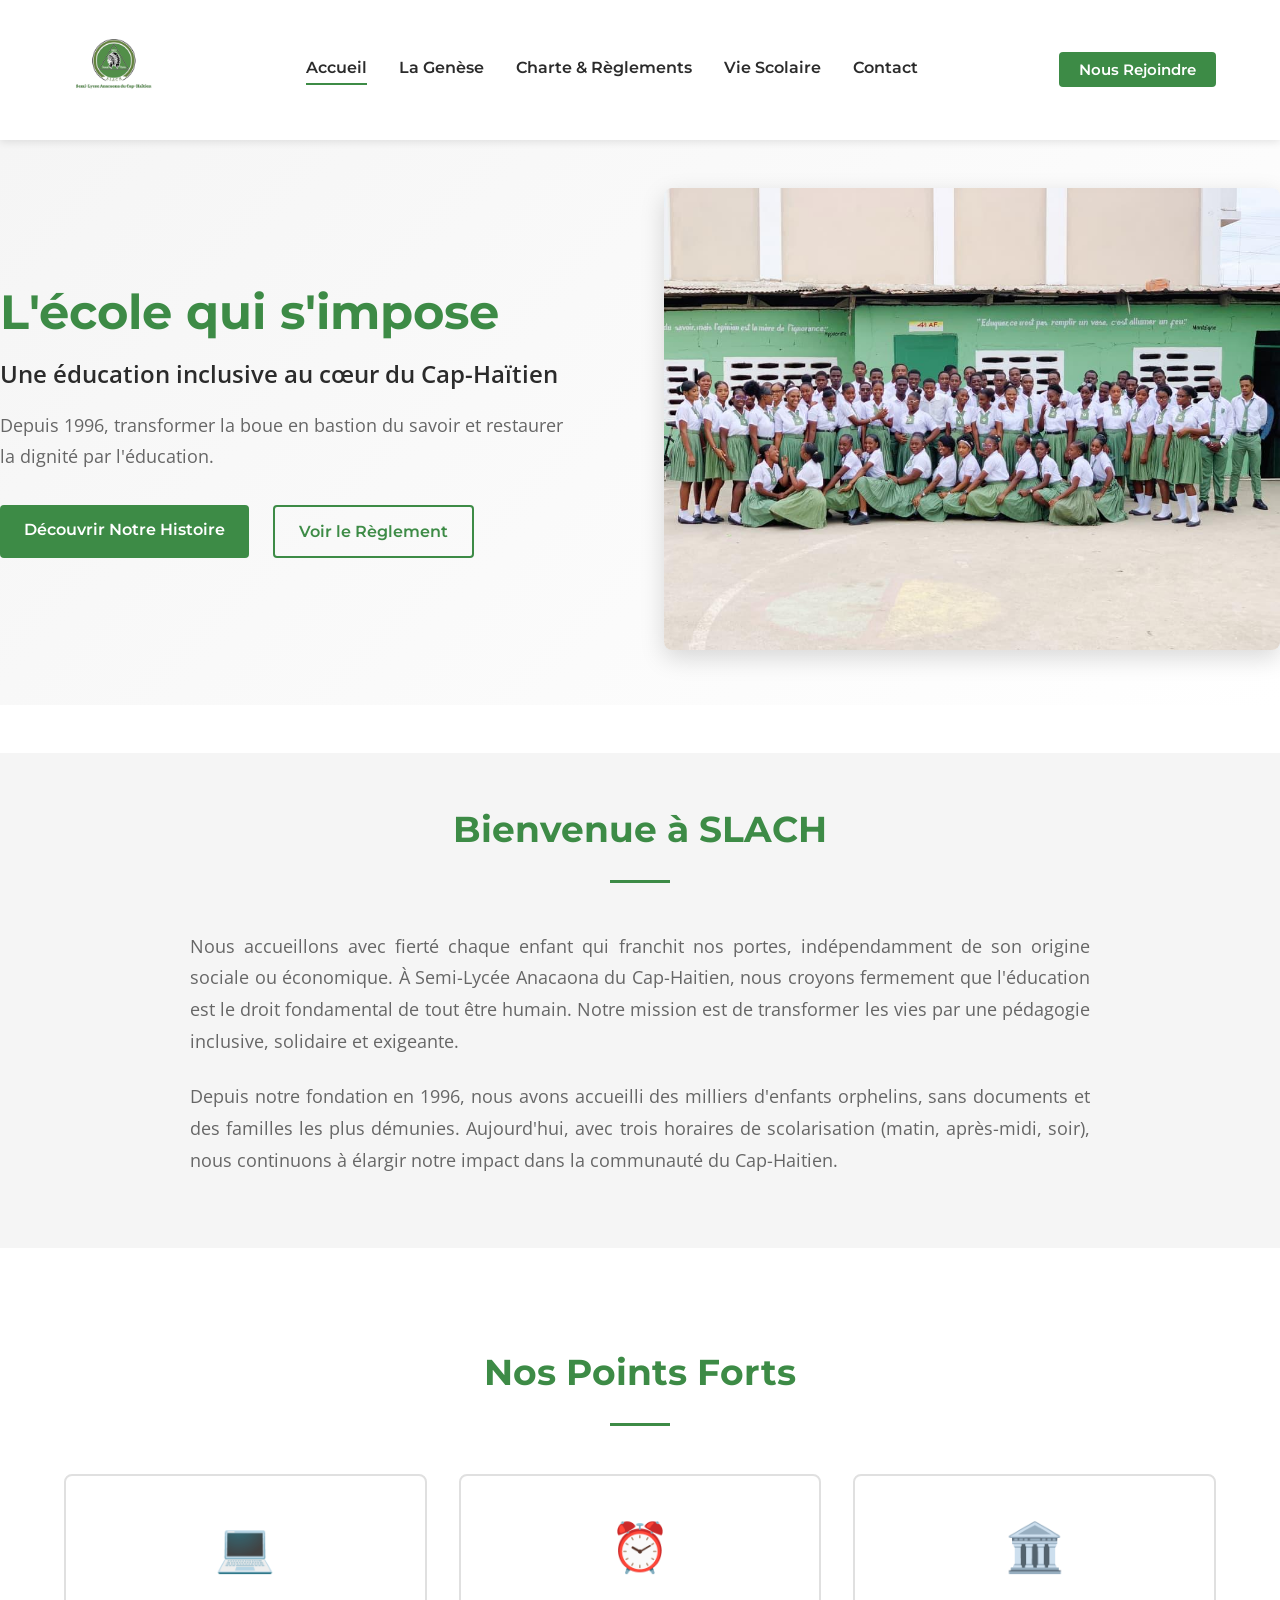
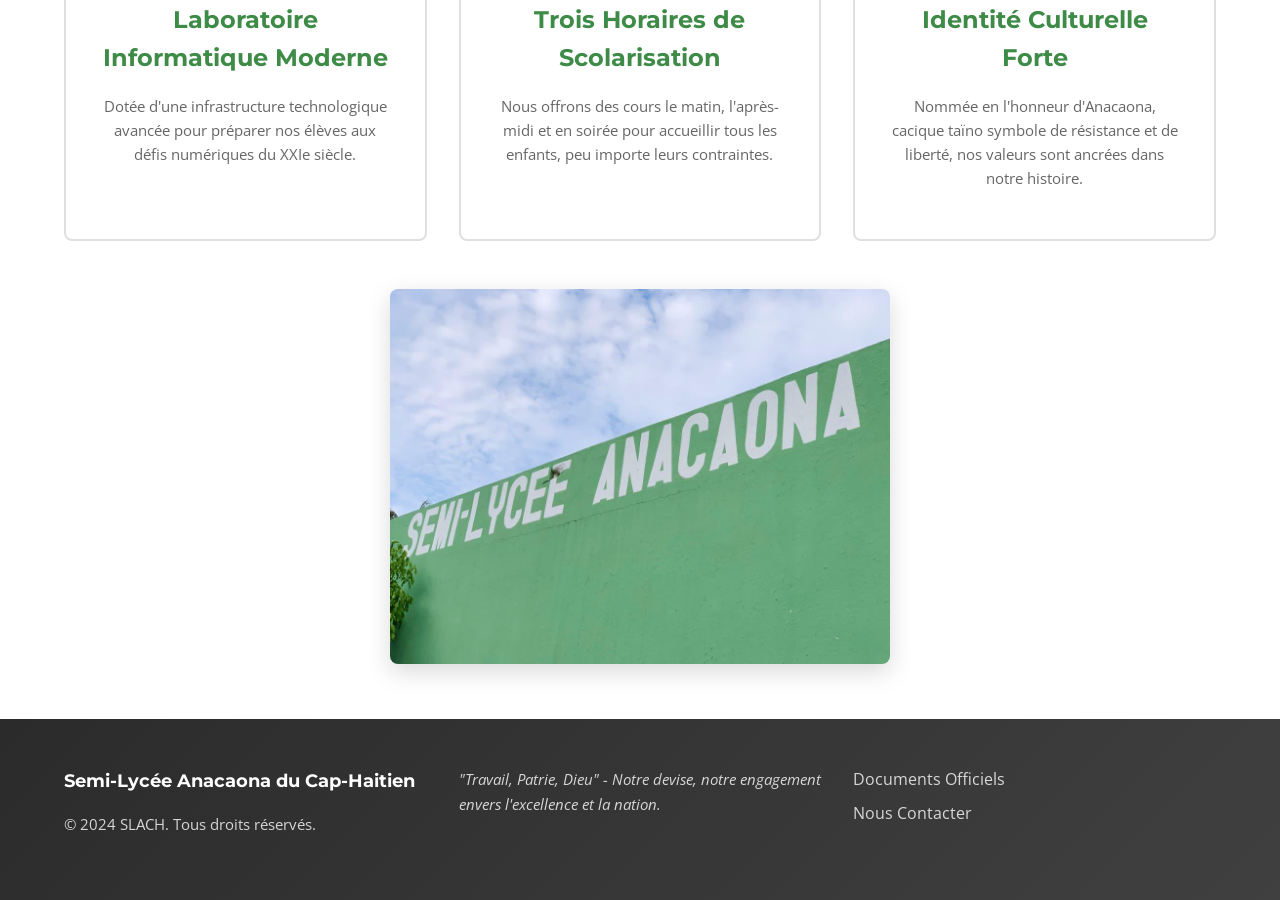
==== index.html @ ccf4807c "Premye vèsyon sit vitrin Semi-Lycée Anacaona" ====
<!DOCTYPE html>
<html lang="fr">
<head>
    <meta charset="UTF-8">
    <meta name="viewport" content="width=device-width, initial-scale=1.0">
    <meta name="description" content="Semi-Lycée Anacaona du Cap-Haitien - Une éducation inclusive et de qualité depuis 1996">
    <title>SLACH - Semi-Lycée Anacaona du Cap-Haitien</title>
    <link href="https://fonts.googleapis.com/css2?family=Montserrat:wght@600;700;800&family=Open+Sans:wght@400;500;600&display=swap" rel="stylesheet">
    <link rel="stylesheet" href="assets/css/styles.css">
</head>
<body>
    <!-- HEADER & NAVIGATION -->
    <header class="header">
        <div class="header-container">
            <div class="logo-section">
                <img src="assets/images/LOGO1.jpeg" alt="Logo SLACH" class="logo">
            </div>
            <nav class="navbar">
                <a href="index.html" class="nav-link active">Accueil</a>
                <a href="pages/genese.html" class="nav-link">La Genèse</a>
                <a href="pages/charter.html" class="nav-link">Charte & Règlements</a>
                <a href="pages/vie-scolaire.html" class="nav-link">Vie Scolaire</a>
                <a href="pages/contact.html" class="nav-link">Contact</a>
            </nav>
            <button class="cta-button">Nous Rejoindre</button>
        </div>
    </header>

    <!-- HERO SECTION -->
    <section class="hero">
        <div class="hero-content">
            <h1 class="hero-title">L'école qui s'impose</h1>
            <p class="hero-subtitle">Une éducation inclusive au cœur du Cap-Haïtien</p>
            <p class="hero-description">Depuis 1996, transformer la boue en bastion du savoir et restaurer la dignité par l'éducation.</p>
            <div class="hero-buttons">
                <a href="pages/genese.html" class="button button-primary">Découvrir Notre Histoire</a>
                <a href="pages/charter.html" class="button button-secondary">Voir le Règlement</a>
            </div>
        </div>
        <div class="hero-image">
            <img src="assets/images/WhatsApp Image 2025-11-25 at 1.15.04 PM.jpeg" alt="Infrastructures scolaires SLACH">
        </div>
    </section>

    <!-- WELCOME MESSAGE FROM DIRECTION -->
    <section class="welcome-section">
        <div class="container">
            <h2 class="section-title">Bienvenue à SLACH</h2>
            <div class="welcome-content">
                <p class="welcome-text">
                    Nous accueillons avec fierté chaque enfant qui franchit nos portes, indépendamment de son origine sociale ou économique. 
                    À Semi-Lycée Anacaona du Cap-Haitien, nous croyons fermement que l'éducation est le droit fondamental de tout être humain. 
                    Notre mission est de transformer les vies par une pédagogie inclusive, solidaire et exigeante.
                </p>
                <p class="welcome-text">
                    Depuis notre fondation en 1996, nous avons accueilli des milliers d'enfants orphelins, sans documents et des familles les plus démunies. 
                    Aujourd'hui, avec trois horaires de scolarisation (matin, après-midi, soir), nous continuons à élargir notre impact dans la communauté du Cap-Haitien.
                </p>
            </div>
        </div>
    </section>

    <!-- KEY HIGHLIGHTS -->
    <section class="highlights-section">
        <div class="container">
            <h2 class="section-title">Nos Points Forts</h2>
            <div class="highlights-grid">
                <div class="highlight-card">
                    <div class="highlight-icon">💻</div>
                    <h3>Laboratoire Informatique Moderne</h3>
                    <p>Dotée d'une infrastructure technologique avancée pour préparer nos élèves aux défis numériques du XXIe siècle.</p>
                </div>
                <div class="highlight-card">
                    <div class="highlight-icon">⏰</div>
                    <h3>Trois Horaires de Scolarisation</h3>
                    <p>Nous offrons des cours le matin, l'après-midi et en soirée pour accueillir tous les enfants, peu importe leurs contraintes.</p>
                </div>
                <div class="highlight-card">
                    <div class="highlight-icon">🏛️</div>
                    <h3>Identité Culturelle Forte</h3>
                    <p>Nommée en l'honneur d'Anacaona, cacique taïno symbole de résistance et de liberté, nos valeurs sont ancrées dans notre histoire.</p>
                </div>
            </div>
            <div class="highlights-image">
                <img src="assets/images/WhatsApp Image 2025-11-25 at 1.15.02 PM.jpeg" alt="Mur de l'école avec le nom SLACH">
            </div>
        </div>
    </section>

    <!-- FOOTER -->
    <footer class="footer">
        <div class="container">
            <div class="footer-content">
                <div class="footer-section">
                    <h4>Semi-Lycée Anacaona du Cap-Haitien</h4>
                    <p>© 2024 SLACH. Tous droits réservés.</p>
                </div>
                <div class="footer-section">
                    <p class="footer-motto">
                        <em>"Travail, Patrie, Dieu"</em> - Notre devise, notre engagement envers l'excellence et la nation.
                    </p>
                </div>
                <div class="footer-section">
                    <a href="pages/charter.html">Documents Officiels</a>
                    <a href="pages/contact.html">Nous Contacter</a>
                </div>
            </div>
        </div>
    </footer>

    <script src="assets/js/script.js"></script>
</body>
</html>
---- assets/css/styles.css ----
/* ============================================
   SLACH - STYLESHEET
   Semi-Lycée Anacaona du Cap-Haitien
   ============================================ */

:root {
    --primary-green: #3D8B46;
    --primary-green-dark: #2d6534;
    --primary-green-light: #5a9c5e;
    --white: #ffffff;
    --charcoal: #2b2b2b;
    --charcoal-light: #404040;
    --gray: #666666;
    --gray-light: #f5f5f5;
    --border-color: #e0e0e0;
    
    --font-header: 'Montserrat', sans-serif;
    --font-body: 'Open Sans', sans-serif;
    
    --spacing-sm: 0.5rem;
    --spacing-md: 1rem;
    --spacing-lg: 1.5rem;
    --spacing-xl: 2rem;
    --spacing-xxl: 3rem;
    
    --transition: all 0.3s ease;
}

/* ============================================
   GENERAL STYLES
   ============================================ */

* {
    margin: 0;
    padding: 0;
    box-sizing: border-box;
}

html {
    scroll-behavior: smooth;
}

body {
    font-family: var(--font-body);
    color: var(--charcoal);
    line-height: 1.6;
    background-color: var(--white);
}

.container {
    max-width: 1200px;
    margin: 0 auto;
    padding: 0 var(--spacing-lg);
}

/* ============================================
   TYPOGRAPHY
   ============================================ */

h1, h2, h3, h4, h5, h6 {
    font-family: var(--font-header);
    font-weight: 700;
    color: var(--charcoal);
}

h1 {
    font-size: 2.5rem;
    line-height: 1.2;
    margin-bottom: var(--spacing-md);
}

h2 {
    font-size: 2rem;
    margin-bottom: var(--spacing-lg);
}

h3 {
    font-size: 1.5rem;
    margin-bottom: var(--spacing-md);
}

h4 {
    font-size: 1.25rem;
    margin-bottom: var(--spacing-md);
}

p {
    margin-bottom: var(--spacing-md);
    color: var(--gray);
    font-size: 1rem;
}

a {
    color: var(--primary-green);
    text-decoration: none;
    transition: var(--transition);
}

a:hover {
    color: var(--primary-green-dark);
    text-decoration: underline;
}

/* ============================================
   BUTTONS
   ============================================ */

.button {
    display: inline-block;
    padding: 0.75rem 1.5rem;
    font-family: var(--font-header);
    font-weight: 600;
    border: none;
    border-radius: 4px;
    cursor: pointer;
    transition: var(--transition);
    text-align: center;
}

.button-primary {
    background-color: var(--primary-green);
    color: var(--white);
}

.button-primary:hover {
    background-color: var(--primary-green-dark);
    text-decoration: none;
    transform: translateY(-2px);
    box-shadow: 0 4px 12px rgba(61, 139, 70, 0.3);
}

.button-secondary {
    background-color: transparent;
    color: var(--primary-green);
    border: 2px solid var(--primary-green);
}

.button-secondary:hover {
    background-color: var(--primary-green);
    color: var(--white);
    text-decoration: none;
}

.cta-button {
    background-color: var(--primary-green);
    color: var(--white);
    border: none;
    padding: 0.5rem 1.25rem;
    border-radius: 4px;
    font-family: var(--font-header);
    font-weight: 600;
    cursor: pointer;
    transition: var(--transition);
    font-size: 0.95rem;
}

.cta-button:hover {
    background-color: var(--primary-green-dark);
    transform: translateY(-2px);
    box-shadow: 0 4px 12px rgba(61, 139, 70, 0.3);
}

/* ============================================
   HEADER & NAVIGATION
   ============================================ */

.header {
    background-color: var(--white);
    box-shadow: 0 2px 8px rgba(0, 0, 0, 0.1);
    position: sticky;
    top: 0;
    z-index: 100;
}

.header-container {
    display: flex;
    align-items: center;
    justify-content: space-between;
    max-width: 1200px;
    margin: 0 auto;
    padding: var(--spacing-md) var(--spacing-lg);
    gap: var(--spacing-lg);
}

.logo {
    height: 100px;
    width: auto;
    transition: var(--transition);
    object-fit: contain;
}

.logo:hover {
    transform: scale(1.08);
}

.navbar {
    display: flex;
    gap: var(--spacing-xl);
    flex: 1;
    justify-content: center;
    align-items: center;
}

.nav-link {
    font-family: var(--font-header);
    font-weight: 600;
    color: var(--charcoal);
    transition: var(--transition);
    position: relative;
    padding-bottom: 4px;
}

.nav-link::after {
    content: '';
    position: absolute;
    bottom: 0;
    left: 0;
    width: 0;
    height: 2px;
    background-color: var(--primary-green);
    transition: var(--transition);
}

.nav-link:hover::after,
.nav-link.active::after {
    width: 100%;
}

.nav-link:hover {
    color: var(--primary-green);
}

/* ============================================
   HERO SECTION
   ============================================ */

.hero {
    display: grid;
    grid-template-columns: 1fr 1fr;
    gap: var(--spacing-xxl);
    align-items: center;
    padding: var(--spacing-xxl) 0;
    background: linear-gradient(135deg, var(--gray-light) 0%, var(--white) 100%);
}

.hero-content {
    padding-right: var(--spacing-xxl);
}

.hero-title {
    font-size: 3rem;
    color: var(--primary-green);
    margin-bottom: var(--spacing-md);
    line-height: 1.1;
}

.hero-subtitle {
    font-size: 1.5rem;
    color: var(--charcoal);
    margin-bottom: var(--spacing-md);
    font-weight: 600;
}

.hero-description {
    font-size: 1.1rem;
    color: var(--gray);
    margin-bottom: var(--spacing-xl);
    line-height: 1.8;
}

.hero-buttons {
    display: flex;
    gap: var(--spacing-lg);
}

.hero-image img {
    width: 100%;
    height: auto;
    border-radius: 8px;
    box-shadow: 0 8px 24px rgba(0, 0, 0, 0.15);
}

/* ============================================
   SECTION STYLES
   ============================================ */

.section-title {
    text-align: center;
    font-size: 2.25rem;
    color: var(--primary-green);
    margin-bottom: var(--spacing-xxl);
    position: relative;
    padding-bottom: var(--spacing-lg);
}

.section-title::after {
    content: '';
    position: absolute;
    bottom: 0;
    left: 50%;
    transform: translateX(-50%);
    width: 60px;
    height: 3px;
    background-color: var(--primary-green);
}

/* WELCOME SECTION */

.welcome-section {
    background-color: var(--gray-light);
    padding: var(--spacing-xxl) 0;
    margin: var(--spacing-xxl) 0;
}

.welcome-content {
    max-width: 900px;
    margin: 0 auto;
}

.welcome-text {
    font-size: 1.1rem;
    line-height: 1.8;
    color: var(--gray);
    margin-bottom: var(--spacing-lg);
    text-align: justify;
}

/* HIGHLIGHTS SECTION */

.highlights-section {
    padding: var(--spacing-xxl) 0;
}

.highlights-grid {
    display: grid;
    grid-template-columns: repeat(auto-fit, minmax(280px, 1fr));
    gap: var(--spacing-xl);
    margin-bottom: var(--spacing-xxl);
}

.highlight-card {
    background: var(--white);
    border: 2px solid var(--border-color);
    padding: var(--spacing-xl);
    border-radius: 8px;
    text-align: center;
    transition: var(--transition);
    cursor: pointer;
}

.highlight-card:hover {
    border-color: var(--primary-green);
    box-shadow: 0 8px 24px rgba(61, 139, 70, 0.15);
    transform: translateY(-4px);
}

.highlight-icon {
    font-size: 3rem;
    margin-bottom: var(--spacing-md);
}

.highlight-card h3 {
    color: var(--primary-green);
    margin-bottom: var(--spacing-md);
}

.highlight-card p {
    color: var(--gray);
    font-size: 0.95rem;
}

.highlights-image {
    margin-top: var(--spacing-xxl);
    text-align: center;
}

.highlights-image img {
    width: 100%;
    max-width: 500px;
    border-radius: 8px;
    box-shadow: 0 8px 24px rgba(0, 0, 0, 0.15);
}

/* ============================================
   PAGE HEADER BANNER
   ============================================ */

.page-header-banner {
    position: relative;
    height: 400px;
    overflow: hidden;
}

.page-header-banner img {
    width: 100%;
    height: 100%;
    object-fit: cover;
}

.banner-overlay {
    position: absolute;
    top: 0;
    left: 0;
    right: 0;
    bottom: 0;
    background: linear-gradient(135deg, rgba(61, 139, 70, 0.8), rgba(43, 43, 43, 0.8));
    display: flex;
    flex-direction: column;
    justify-content: center;
    align-items: center;
    text-align: center;
    color: var(--white);
}

.banner-title {
    font-size: 2.5rem;
    color: var(--white);
    margin-bottom: var(--spacing-md);
}

.banner-subtitle {
    font-size: 1.25rem;
    color: rgba(255, 255, 255, 0.9);
}

/* ============================================
   GENÈSE PAGE
   ============================================ */

.genese-main {
    padding: var(--spacing-xxl) 0;
}

.history-section {
    margin-bottom: var(--spacing-xxl) * 2;
    scroll-margin-top: 100px;
}

.content-box {
    background: var(--gray-light);
    padding: var(--spacing-xl);
    border-radius: 8px;
    border-left: 4px solid var(--primary-green);
}

.content-box p {
    margin-bottom: var(--spacing-lg);
    line-height: 1.9;
    text-align: justify;
}

.jardinier-section .section-title {
    color: var(--charcoal);
}

.jardinier-box {
    background: linear-gradient(135deg, rgba(61, 139, 70, 0.05), rgba(255, 255, 255, 0.9));
    padding: var(--spacing-xxl);
    border-radius: 8px;
    border: 2px solid var(--primary-green);
}

.jardinier-content em {
    color: var(--primary-green);
    font-size: 1.05rem;
}

.commitment-section {
    background: var(--gray-light);
    padding: var(--spacing-xxl);
    border-radius: 8px;
}

.commitment-cards {
    display: grid;
    grid-template-columns: repeat(auto-fit, minmax(250px, 1fr));
    gap: var(--spacing-xl);
}

.commitment-card {
    background: var(--white);
    padding: var(--spacing-xl);
    border-radius: 8px;
    text-align: center;
    border: 2px solid var(--primary-green);
}

.commitment-card h3 {
    color: var(--primary-green);
    margin-bottom: var(--spacing-md);
}

/* ============================================
   CHARTER PAGE
   ============================================ */

.page-title-section {
    background: linear-gradient(135deg, var(--primary-green), var(--primary-green-dark));
    color: var(--white);
    padding: var(--spacing-xxl) 0;
    text-align: center;
}

.page-title-section h1 {
    color: var(--white);
    font-size: 2.5rem;
}

.page-title-section p {
    color: rgba(255, 255, 255, 0.9);
    font-size: 1.1rem;
}

.charter-container {
    display: grid;
    grid-template-columns: 250px 1fr;
    gap: var(--spacing-xl);
    padding: var(--spacing-xxl) 0;
    align-items: start;
}

.side-navigation {
    position: sticky;
    top: 100px;
}

.charter-nav {
    background: var(--gray-light);
    border-radius: 8px;
    overflow: hidden;
}

.nav-item {
    display: block;
    padding: var(--spacing-md) var(--spacing-lg);
    color: var(--charcoal);
    text-decoration: none;
    transition: var(--transition);
    border-left: 3px solid transparent;
    font-weight: 500;
}

.nav-item:hover {
    background-color: var(--white);
    border-left-color: var(--primary-green);
    color: var(--primary-green);
}

.charter-content {
    background: var(--white);
}

.charter-section {
    margin-bottom: var(--spacing-xxl) * 1.5;
    scroll-margin-top: 120px;
}

.charter-section h2 {
    color: var(--primary-green);
    border-bottom: 2px solid var(--primary-green);
    padding-bottom: var(--spacing-md);
}

.charter-section h3 {
    color: var(--charcoal);
    margin-top: var(--spacing-xl);
    margin-bottom: var(--spacing-md);
}

.charter-list {
    list-style-position: inside;
    color: var(--gray);
    line-height: 2;
}

.charter-list li {
    margin-bottom: var(--spacing-md);
}

.values-grid {
    display: grid;
    grid-template-columns: repeat(auto-fit, minmax(280px, 1fr));
    gap: var(--spacing-xl);
    margin: var(--spacing-xl) 0;
}

.value-item {
    background: var(--white);
    padding: var(--spacing-xl);
    border-radius: 8px;
    border: 2px solid var(--border-color);
    transition: var(--transition);
}

.value-item:hover {
    border-color: var(--primary-green);
    box-shadow: 0 4px 12px rgba(61, 139, 70, 0.15);
}

.value-item h3 {
    color: var(--primary-green);
    margin-bottom: var(--spacing-md);
}

.pedagogical-principles {
    display: grid;
    grid-template-columns: repeat(auto-fit, minmax(250px, 1fr));
    gap: var(--spacing-xl);
    margin: var(--spacing-xl) 0;
}

.principle {
    background: linear-gradient(135deg, rgba(61, 139, 70, 0.05), rgba(255, 255, 255, 1));
    padding: var(--spacing-xl);
    border-radius: 8px;
    border-left: 4px solid var(--primary-green);
}

.principle h4 {
    color: var(--primary-green);
}

.schedules-grid {
    display: grid;
    grid-template-columns: repeat(auto-fit, minmax(250px, 1fr));
    gap: var(--spacing-xl);
    margin: var(--spacing-xl) 0;
}

.schedule-item {
    background: var(--gray-light);
    padding: var(--spacing-xl);
    border-radius: 8px;
    text-align: center;
    border-top: 4px solid var(--primary-green);
}

.schedule-item h3 {
    color: var(--primary-green);
}

.highlight-box {
    background: var(--gray-light);
    border-left: 4px solid var(--primary-green);
    padding: var(--spacing-lg) var(--spacing-xl);
    border-radius: 4px;
    margin: var(--spacing-xl) 0;
}

.download-box {
    background: linear-gradient(135deg, var(--gray-light), var(--white));
    border: 2px solid var(--primary-green);
    border-radius: 8px;
    padding: var(--spacing-xxl);
    display: flex;
    align-items: center;
    gap: var(--spacing-xl);
    margin: var(--spacing-xl) 0;
}

.download-icon {
    font-size: 3rem;
    flex-shrink: 0;
}

.download-info {
    flex: 1;
}

.download-info h3 {
    color: var(--primary-green);
}

.download-section .button {
    flex-shrink: 0;
}

/* ============================================
   LIFE PAGE
   ============================================ */

.featured-image-section {
    position: relative;
    height: 350px;
    overflow: hidden;
    margin-bottom: var(--spacing-xxl);
}

.featured-image-section img {
    width: 100%;
    height: 100%;
    object-fit: cover;
}

.image-overlay-text {
    position: absolute;
    top: 0;
    left: 0;
    right: 0;
    bottom: 0;
    background: linear-gradient(135deg, rgba(61, 139, 70, 0.7), rgba(43, 43, 43, 0.7));
    display: flex;
    flex-direction: column;
    justify-content: center;
    align-items: center;
    text-align: center;
    color: var(--white);
}

.image-overlay-text h1 {
    color: var(--white);
    font-size: 2.5rem;
}

.image-overlay-text p {
    color: rgba(255, 255, 255, 0.9);
    font-size: 1.25rem;
}

.life-section {
    margin: var(--spacing-xxl) 0;
}

.section-content {
    background: var(--white);
}

.section-content h3 {
    color: var(--primary-green);
}

.content-highlight {
    background: var(--gray-light);
    padding: var(--spacing-lg) var(--spacing-xl);
    border-left: 4px solid var(--primary-green);
    border-radius: 4px;
    margin: var(--spacing-lg) 0;
}

.phases-grid {
    display: grid;
    grid-template-columns: repeat(auto-fit, minmax(220px, 1fr));
    gap: var(--spacing-lg);
    margin: var(--spacing-xl) 0;
}

.phase-card {
    background: var(--white);
    border: 2px solid var(--border-color);
    border-radius: 8px;
    padding: var(--spacing-xl);
    text-align: center;
    transition: var(--transition);
    position: relative;
}

.phase-card:hover {
    border-color: var(--primary-green);
    box-shadow: 0 8px 20px rgba(61, 139, 70, 0.15);
}

.phase-number {
    font-size: 2.5rem;
    font-family: var(--font-header);
    font-weight: 700;
    color: var(--primary-green);
    margin-bottom: var(--spacing-md);
}

.phase-card h4 {
    color: var(--charcoal);
}

.commandments-list {
    display: grid;
    grid-template-columns: repeat(auto-fit, minmax(280px, 1fr));
    gap: var(--spacing-lg);
    margin: var(--spacing-xl) 0;
}

.commandment-item {
    display: flex;
    gap: var(--spacing-lg);
    background: var(--gray-light);
    padding: var(--spacing-lg);
    border-radius: 8px;
    border-left: 4px solid var(--primary-green);
}

.commandment-number {
    font-size: 1.75rem;
    font-weight: 700;
    color: var(--primary-green);
    flex-shrink: 0;
    width: 40px;
    height: 40px;
    display: flex;
    align-items: center;
    justify-content: center;
}

.commandment-text h4 {
    color: var(--primary-green);
    margin-bottom: var(--spacing-sm);
}

.commandment-text p {
    font-size: 0.95rem;
}

.activities-grid {
    display: grid;
    grid-template-columns: repeat(auto-fit, minmax(250px, 1fr));
    gap: var(--spacing-lg);
    margin: var(--spacing-xl) 0;
}

.activity-card {
    background: var(--white);
    border: 2px solid var(--border-color);
    padding: var(--spacing-lg);
    border-radius: 8px;
    text-align: center;
    transition: var(--transition);
}

.activity-card:hover {
    border-color: var(--primary-green);
    background: linear-gradient(135deg, rgba(61, 139, 70, 0.05), var(--white));
    transform: translateY(-4px);
}

.activity-card h3 {
    color: var(--charcoal);
    margin-bottom: var(--spacing-md);
}

.events-list {
    display: grid;
    grid-template-columns: repeat(auto-fit, minmax(280px, 1fr));
    gap: var(--spacing-lg);
    margin: var(--spacing-xl) 0;
}

.event-item {
    background: linear-gradient(135deg, rgba(61, 139, 70, 0.05), var(--white));
    padding: var(--spacing-lg);
    border-radius: 8px;
    border-left: 4px solid var(--primary-green);
}

.event-item h4 {
    color: var(--primary-green);
}

/* ============================================
   CONTACT PAGE
   ============================================ */

.contact-main-grid {
    display: grid;
    grid-template-columns: 1fr 1fr;
    gap: var(--spacing-xxl);
    padding: var(--spacing-xxl) 0;
}

.contact-info-card {
    display: flex;
    gap: var(--spacing-lg);
    background: var(--gray-light);
    padding: var(--spacing-lg);
    border-radius: 8px;
    border-left: 4px solid var(--primary-green);
    margin-bottom: var(--spacing-lg);
}

.info-icon {
    font-size: 1.75rem;
    flex-shrink: 0;
}

.info-content h3 {
    color: var(--primary-green);
    margin-bottom: var(--spacing-sm);
}

.info-content p {
    font-size: 0.95rem;
}

.info-content a {
    display: block;
    margin-bottom: var(--spacing-sm);
}

.contact-departments {
    background: var(--white);
    border: 2px solid var(--primary-green);
    padding: var(--spacing-lg);
    border-radius: 8px;
    margin-top: var(--spacing-xl);
}

.contact-departments h3 {
    color: var(--primary-green);
    margin-bottom: var(--spacing-lg);
}

.department-item {
    padding: var(--spacing-sm) 0;
    border-bottom: 1px solid var(--border-color);
}

.department-item:last-child {
    border-bottom: none;
}

.department-item p {
    font-size: 0.95rem;
}

/* CONTACT FORM */

.contact-form {
    background: var(--gray-light);
    padding: var(--spacing-xl);
    border-radius: 8px;
}

.form-group {
    margin-bottom: var(--spacing-lg);
}

.form-group label {
    display: block;
    margin-bottom: var(--spacing-sm);
    font-weight: 600;
    color: var(--charcoal);
    font-family: var(--font-header);
}

.form-input {
    width: 100%;
    padding: 0.75rem;
    border: 1px solid var(--border-color);
    border-radius: 4px;
    font-family: var(--font-body);
    font-size: 1rem;
    transition: var(--transition);
}

.form-input:focus {
    outline: none;
    border-color: var(--primary-green);
    box-shadow: 0 0 0 3px rgba(61, 139, 70, 0.1);
}

textarea.form-input {
    resize: vertical;
}

.form-group.checkbox {
    display: flex;
    align-items: center;
    gap: var(--spacing-md);
}

.form-group.checkbox input {
    width: auto;
    margin-top: 0;
}

.form-group.checkbox label {
    margin: 0;
    display: inline;
}

.success-message {
    background: #c8e6c9;
    color: #2e7d32;
    padding: var(--spacing-lg);
    border-radius: 4px;
    margin-top: var(--spacing-lg);
    border-left: 4px solid #2e7d32;
}

/* MAP SECTION */

.map-section {
    padding: var(--spacing-xxl) 0;
    margin: var(--spacing-xxl) 0;
    background: var(--gray-light);
    border-radius: 8px;
    padding: var(--spacing-xxl);
}

.map-container {
    width: 100%;
    margin-top: var(--spacing-xl);
}

/* FAQ SECTION */

.faq-container {
    display: grid;
    gap: var(--spacing-lg);
}

.faq-item {
    background: var(--gray-light);
    border-radius: 8px;
    overflow: hidden;
}

.faq-question {
    width: 100%;
    background: var(--gray-light);
    border: 2px solid var(--border-color);
    padding: var(--spacing-lg);
    font-family: var(--font-header);
    font-size: 1.05rem;
    font-weight: 600;
    color: var(--charcoal);
    cursor: pointer;
    text-align: left;
    transition: var(--transition);
    display: flex;
    justify-content: space-between;
    align-items: center;
}

.faq-question:hover {
    background: var(--white);
    border-color: var(--primary-green);
    color: var(--primary-green);
}

.faq-icon {
    font-size: 1.5rem;
    transition: var(--transition);
}

.faq-question:hover .faq-icon {
    color: var(--primary-green);
}

.faq-answer {
    padding: var(--spacing-lg);
    background: var(--white);
    border: 2px solid var(--border-color);
    border-top: none;
}

.faq-answer p {
    line-height: 1.8;
}

/* ============================================
   FOOTER
   ============================================ */

.footer {
    background: linear-gradient(135deg, var(--charcoal), var(--charcoal-light));
    color: var(--white);
    padding: var(--spacing-xxl) 0;
    margin-top: var(--spacing-xxl) * 2;
}

.footer-content {
    display: grid;
    grid-template-columns: repeat(auto-fit, minmax(250px, 1fr));
    gap: var(--spacing-xl);
}

.footer-section h4 {
    color: var(--white);
    font-size: 1.1rem;
    margin-bottom: var(--spacing-md);
}

.footer-section p {
    color: rgba(255, 255, 255, 0.8);
    font-size: 0.95rem;
}

.footer-section a {
    display: block;
    color: rgba(255, 255, 255, 0.8);
    margin-bottom: var(--spacing-sm);
    transition: var(--transition);
}

.footer-section a:hover {
    color: var(--primary-green);
}

.footer-motto {
    font-style: italic;
    font-size: 1rem;
    color: rgba(255, 255, 255, 0.9);
}

/* ============================================
   RESPONSIVE DESIGN
   ============================================ */

@media (max-width: 768px) {
    h1 {
        font-size: 1.8rem;
    }

    h2 {
        font-size: 1.5rem;
    }

    .hero {
        grid-template-columns: 1fr;
        gap: var(--spacing-lg);
        padding: var(--spacing-lg) 0;
    }

    .hero-content {
        padding-right: 0;
    }

    .hero-title {
        font-size: 2rem;
    }

    .hero-buttons {
        flex-direction: column;
    }

    .button {
        width: 100%;
    }

    .navbar {
        gap: var(--spacing-md);
        font-size: 0.9rem;
    }

    .charter-container {
        grid-template-columns: 1fr;
    }

    .side-navigation {
        position: static;
    }

    .charter-nav {
        display: flex;
        flex-wrap: wrap;
        gap: var(--spacing-sm);
    }

    .nav-item {
        flex: 1;
        min-width: 150px;
        text-align: center;
        padding: var(--spacing-md);
        border-left: none;
        border-bottom: 3px solid transparent;
    }

    .nav-item:hover {
        border-left: none;
        border-bottom-color: var(--primary-green);
    }

    .contact-main-grid {
        grid-template-columns: 1fr;
    }

    .download-box {
        flex-direction: column;
        text-align: center;
    }

    .hero-buttons {
        flex-direction: column;
    }

    .hero-buttons .button {
        width: 100%;
    }

    .banner-title {
        font-size: 1.8rem;
    }

    .banner-subtitle {
        font-size: 1rem;
    }
}

@media (max-width: 480px) {
    .header-container {
        flex-direction: column;
        gap: var(--spacing-md);
    }

    .navbar {
        flex-direction: column;
        gap: var(--spacing-md);
        width: 100%;
        order: 3;
    }

    .cta-button {
        width: 100%;
        order: 4;
    }

    h1 {
        font-size: 1.5rem;
    }

    h2 {
        font-size: 1.25rem;
    }

    .highlights-grid {
        grid-template-columns: 1fr;
    }

    .hero-title {
        font-size: 1.5rem;
    }

    .hero-description {
        font-size: 1rem;
    }

    .contact-info-card {
        flex-direction: column;
    }

    .page-title-section h1 {
        font-size: 1.8rem;
    }

    .phases-grid {
        grid-template-columns: 1fr;
    }

    .commandments-list {
        grid-template-columns: 1fr;
    }

    .activities-grid {
        grid-template-columns: 1fr;
    }

    .events-list {
        grid-template-columns: 1fr;
    }

    .section-title {
        font-size: 1.5rem;
    }
}

/* ============================================
   UTILITIES
   ============================================ */

.text-center {
    text-align: center;
}

.text-right {
    text-align: right;
}

.mt-lg {
    margin-top: var(--spacing-lg);
}

.mb-lg {
    margin-bottom: var(--spacing-lg);
}

.py-xl {
    padding: var(--spacing-xl) 0;
}
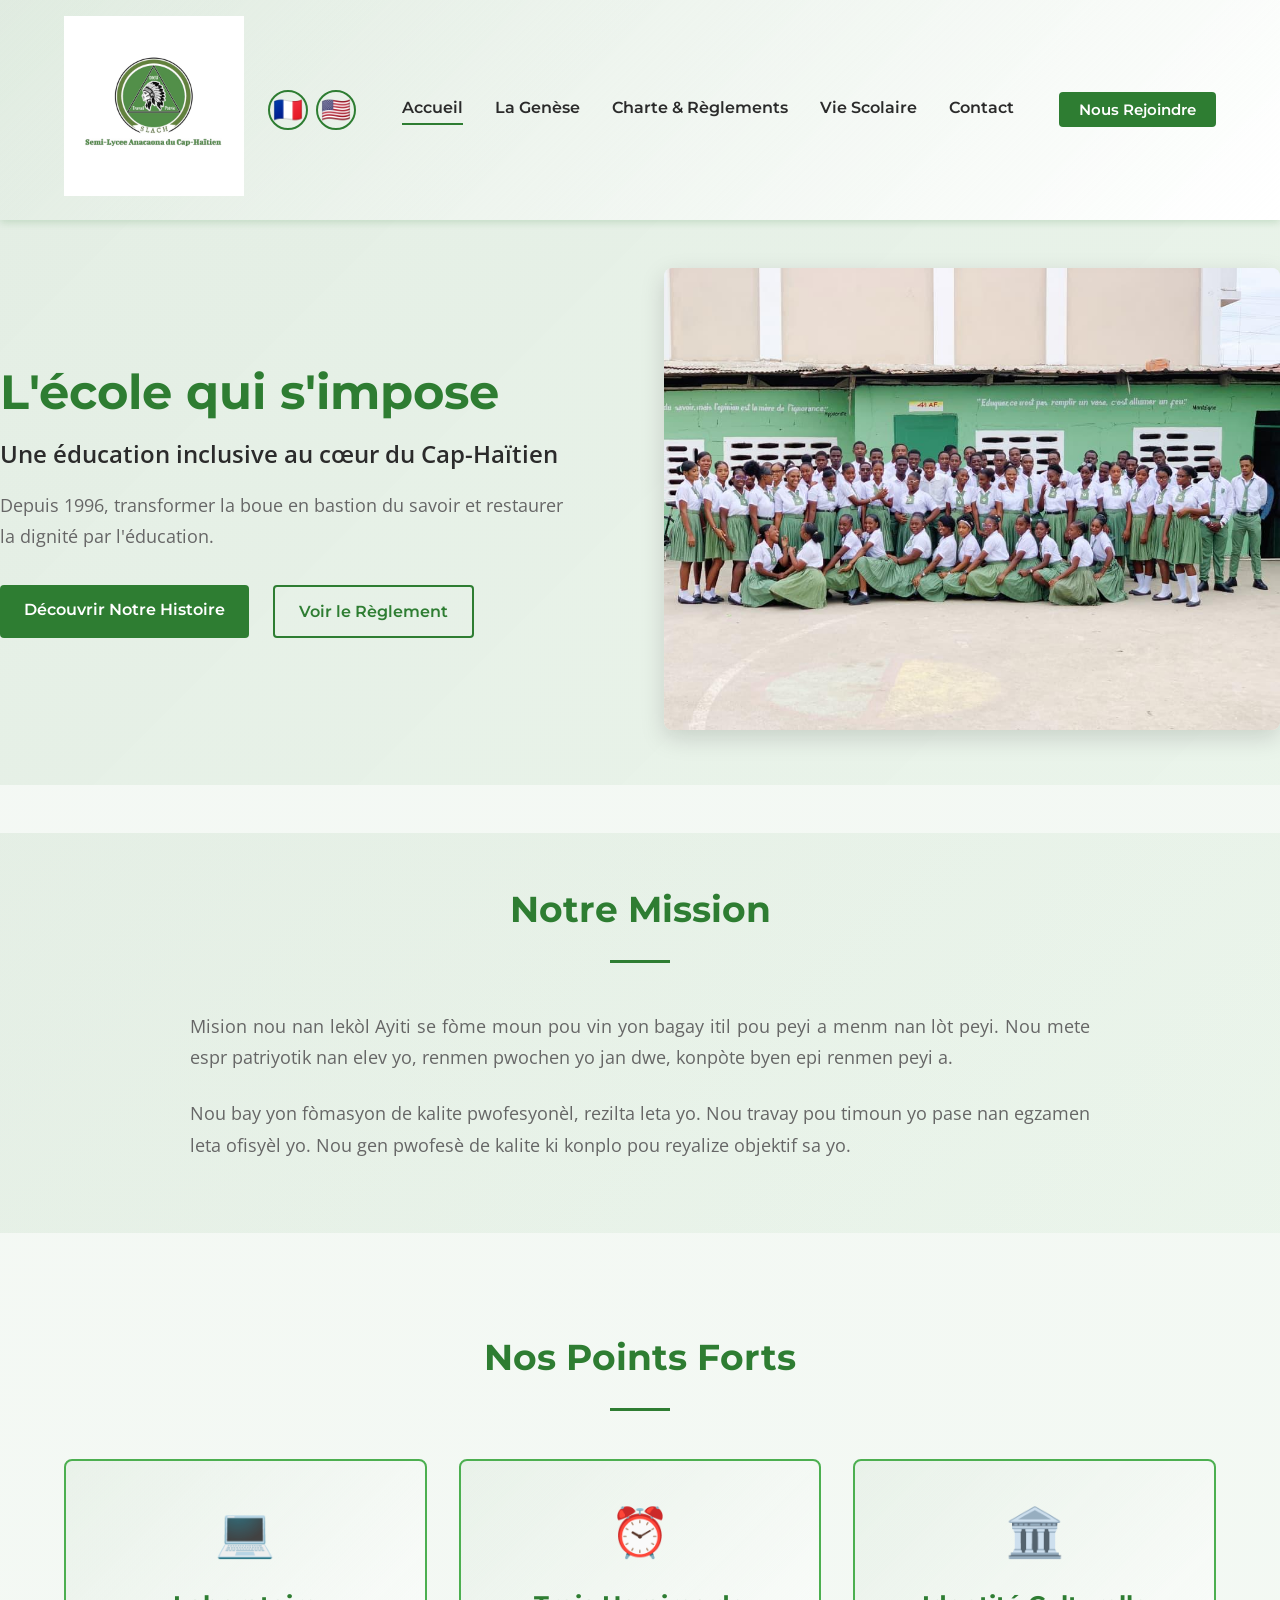
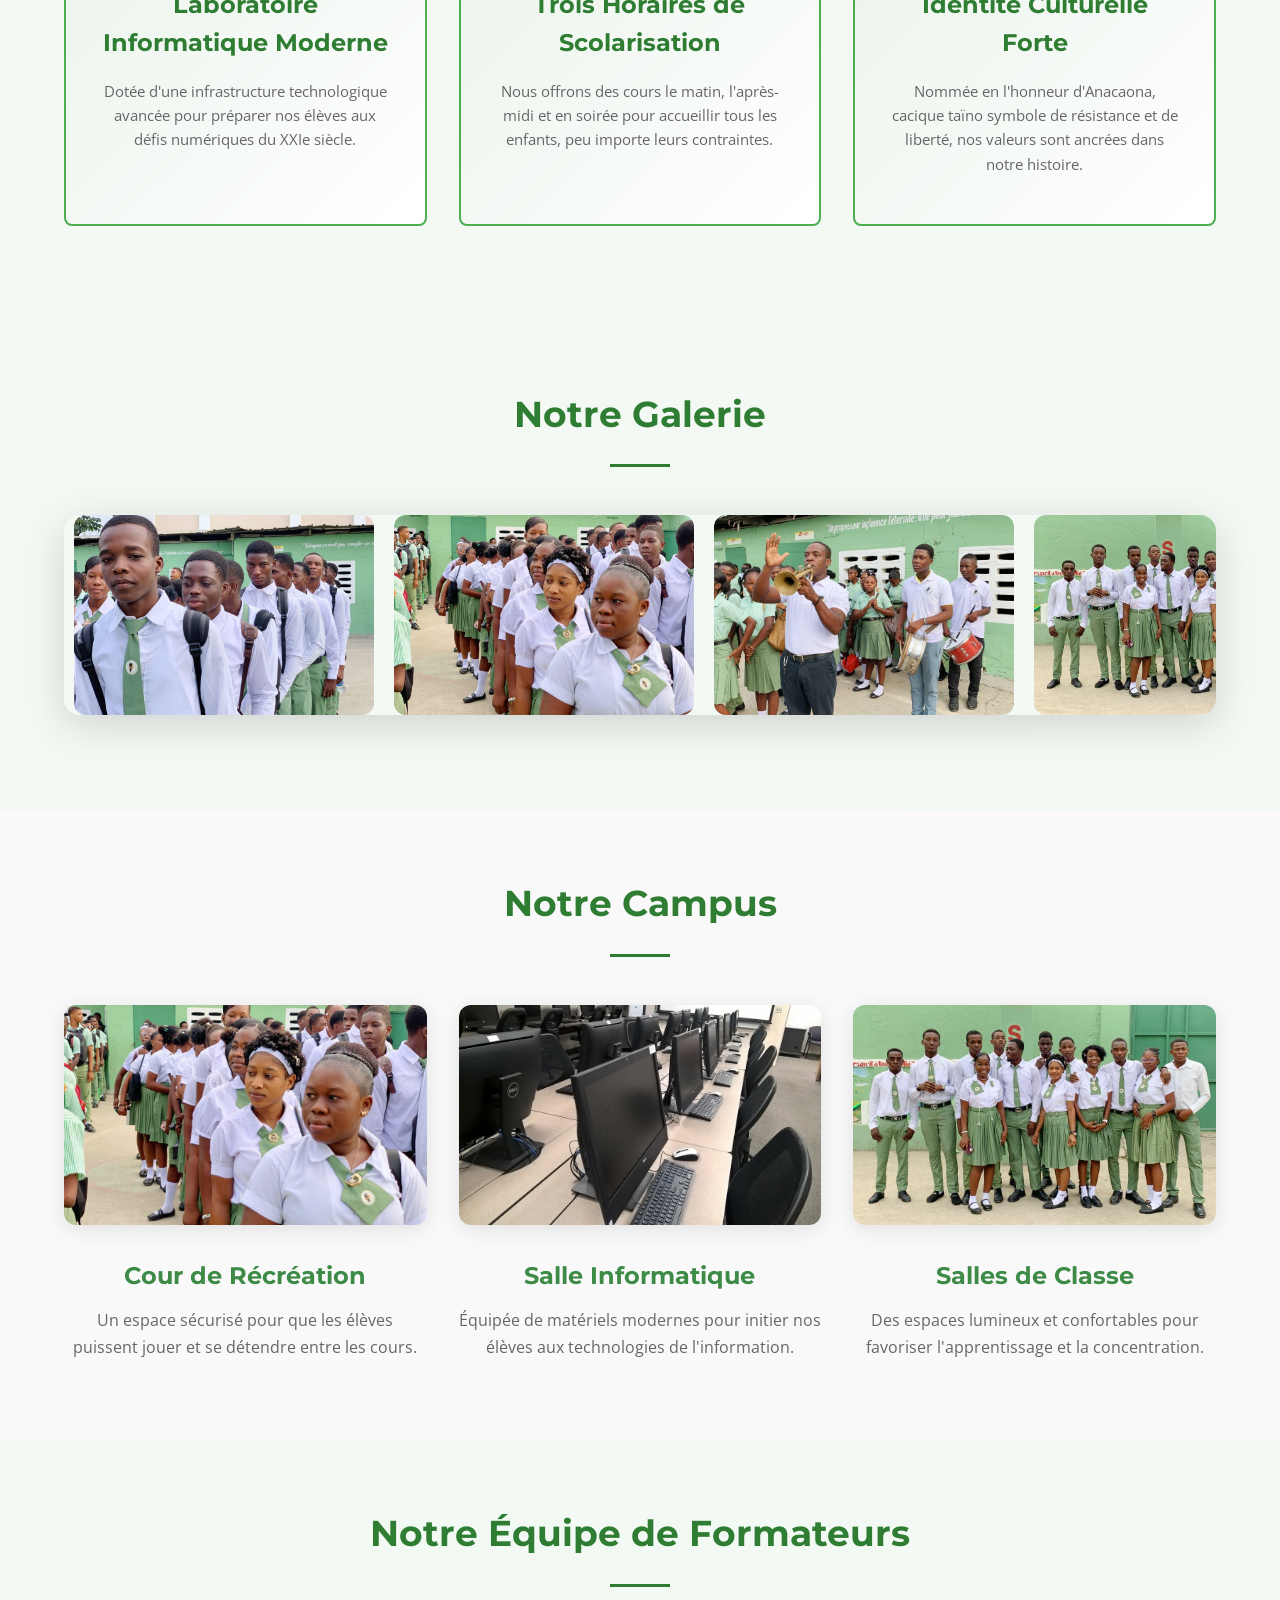
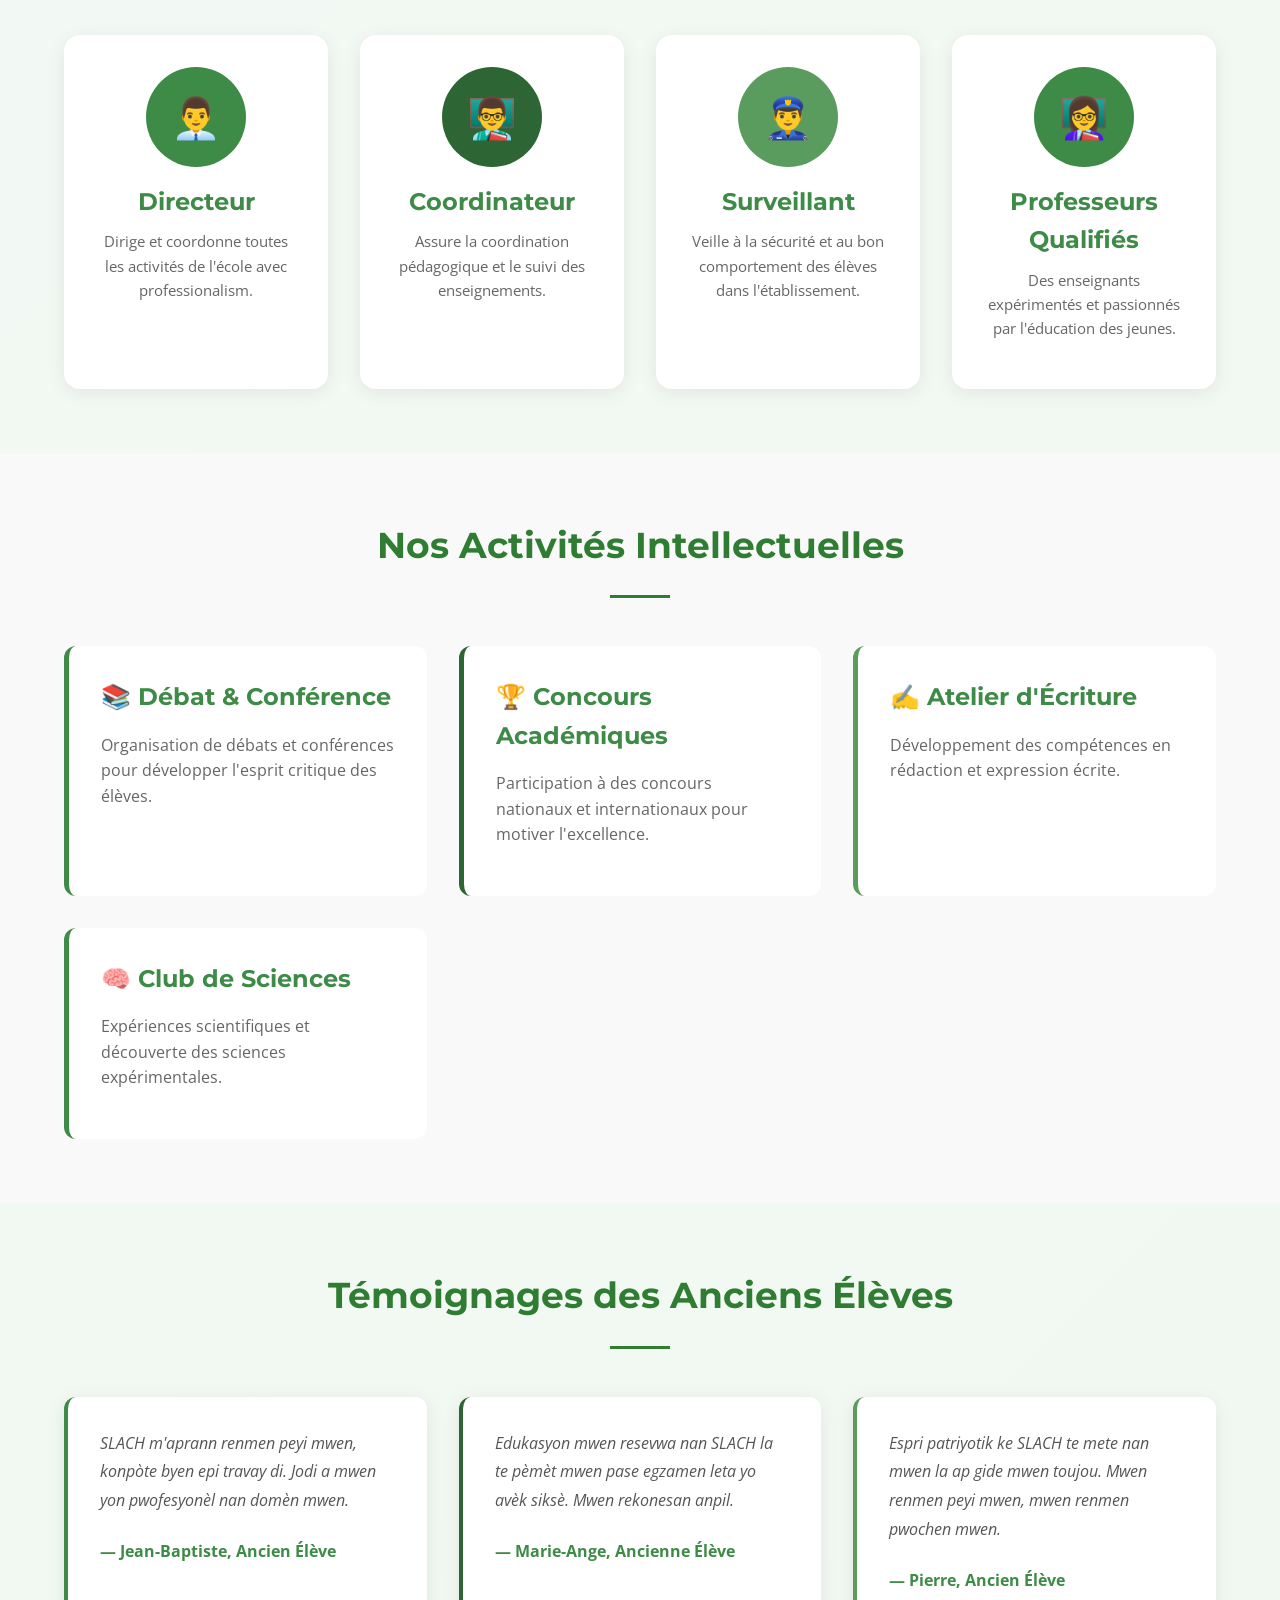
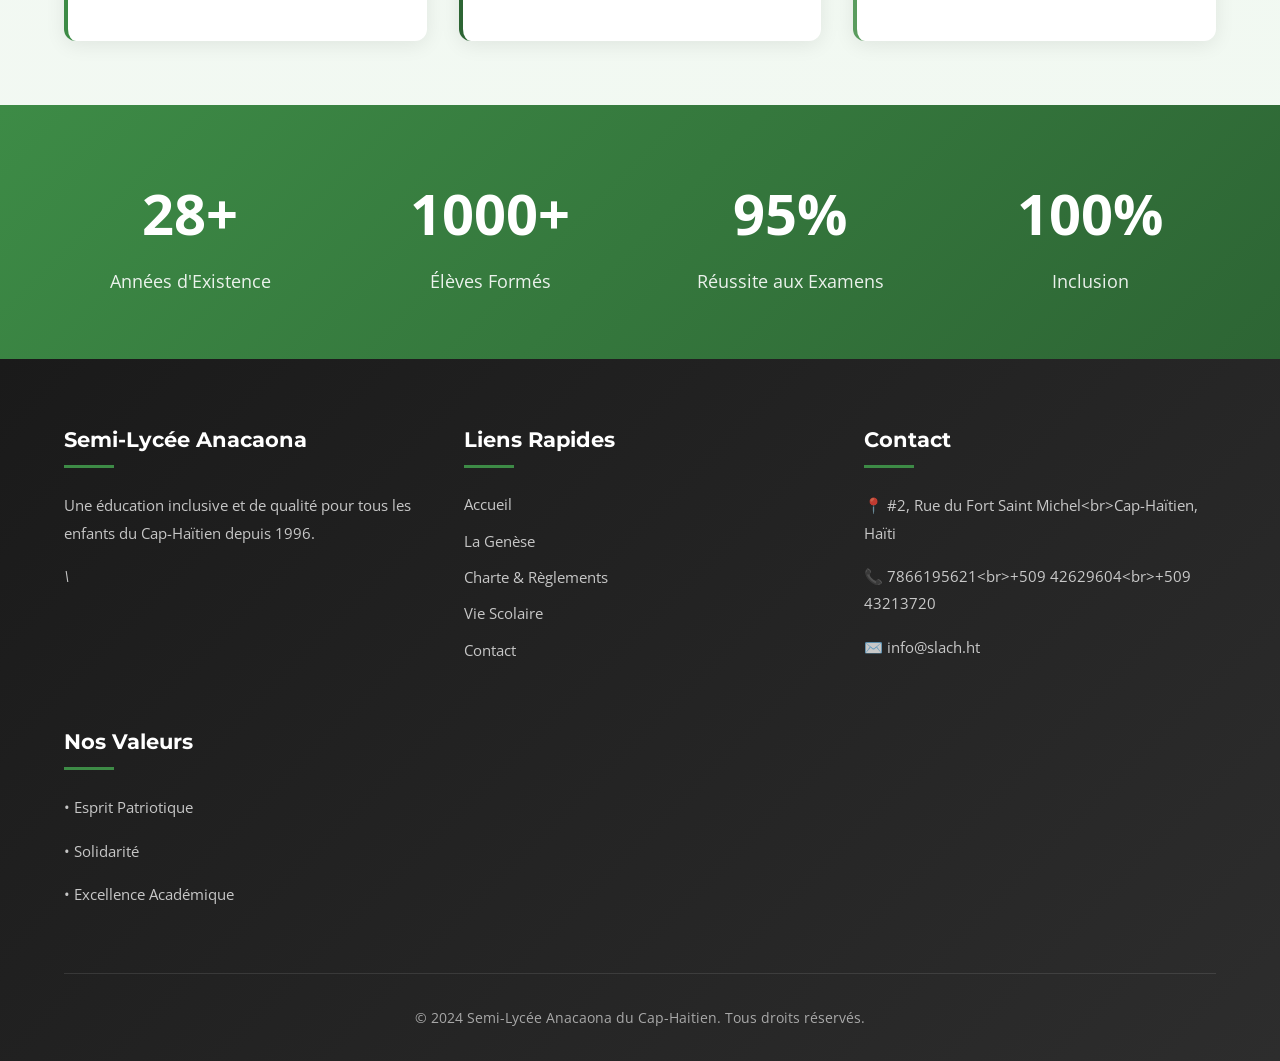
==== commit 7ab7142a: "2eme comit" ====
--- a/index.html
+++ b/index.html
@@ -7,6 +7,86 @@
     <title>SLACH - Semi-Lycée Anacaona du Cap-Haitien</title>
     <link href="https://fonts.googleapis.com/css2?family=Montserrat:wght@600;700;800&family=Open+Sans:wght@400;500;600&display=swap" rel="stylesheet">
     <link rel="stylesheet" href="assets/css/styles.css">
+    <style>
+        /* Animations */
+        @keyframes fadeInUp {
+            from {
+                opacity: 0;
+                transform: translateY(30px);
+            }
+            to {
+                opacity: 1;
+                transform: translateY(0);
+            }
+        }
+
+        @keyframes scroll {
+            0% {
+                transform: translateX(0);
+            }
+            100% {
+                transform: translateX(-50%);
+            }
+        }
+
+        .animate-fadeInUp {
+            animation: fadeInUp 0.8s ease-out forwards;
+        }
+
+        /* Image Carousel */
+        .carousel-container {
+            overflow: hidden;
+            width: 100%;
+            border-radius: 16px;
+            box-shadow: 0 10px 40px rgba(0,0,0,0.15);
+            margin: 2rem 0;
+        }
+
+        .carousel-track {
+            display: flex;
+            width: calc(300px * 12);
+            animation: scroll 30s linear infinite;
+        }
+
+        .carousel-track:hover {
+            animation-play-state: paused;
+        }
+
+        .carousel-slide {
+            min-width: 300px;
+            height: 200px;
+            margin: 0 10px;
+        }
+
+        .carousel-slide img {
+            width: 100%;
+            height: 100%;
+            object-fit: cover;
+            border-radius: 12px;
+        }
+
+        /* Team Cards Animation */
+        .team-card {
+            transition: all 0.3s ease;
+        }
+
+        .team-card:hover {
+            transform: translateY(-10px);
+            box-shadow: 0 20px 40px rgba(0,0,0,0.15);
+        }
+
+        /* Scroll Reveal */
+        .scroll-reveal {
+            opacity: 0;
+            transform: translateY(50px);
+            transition: all 0.8s ease;
+        }
+
+        .scroll-reveal.visible {
+            opacity: 1;
+            transform: translateY(0);
+        }
+    </style>
 </head>
 <body>
     <!-- HEADER & NAVIGATION -->
@@ -15,26 +95,31 @@
             <div class="logo-section">
                 <img src="assets/images/LOGO1.jpeg" alt="Logo SLACH" class="logo">
             </div>
+            <div class="language-switcher">
+                <button class="lang-btn" data-lang="fr" style="font-size: 1.5rem;">🇫🇷</button>
+                <button class="lang-btn" data-lang="en" style="font-size: 1.5rem;">🇺🇸</button>
+            </div>
+            <button class="mobile-menu-toggle" id="mobileMenuToggle">☰</button>
             <nav class="navbar">
-                <a href="index.html" class="nav-link active">Accueil</a>
-                <a href="pages/genese.html" class="nav-link">La Genèse</a>
-                <a href="pages/charter.html" class="nav-link">Charte & Règlements</a>
-                <a href="pages/vie-scolaire.html" class="nav-link">Vie Scolaire</a>
-                <a href="pages/contact.html" class="nav-link">Contact</a>
+                <a href="index.html" class="nav-link active" data-fr="Accueil" data-en="Home">Accueil</a>
+                <a href="pages/genese.html" class="nav-link" data-fr="La Genèse" data-en="The Genesis">La Genèse</a>
+                <a href="pages/charter.html" class="nav-link" data-fr="Charte & Règlements" data-en="Charter & Rules">Charte & Règlements</a>
+                <a href="pages/vie-scolaire.html" class="nav-link" data-fr="Vie Scolaire" data-en="School Life">Vie Scolaire</a>
+                <a href="pages/contact.html" class="nav-link" data-fr="Contact" data-en="Contact">Contact</a>
             </nav>
-            <button class="cta-button">Nous Rejoindre</button>
+            <button class="cta-button" data-fr="Nous Rejoindre" data-en="Join Us">Nous Rejoindre</button>
         </div>
     </header>
 
     <!-- HERO SECTION -->
-    <section class="hero">
+    <section class="hero animate-fadeInUp">
         <div class="hero-content">
-            <h1 class="hero-title">L'école qui s'impose</h1>
-            <p class="hero-subtitle">Une éducation inclusive au cœur du Cap-Haïtien</p>
-            <p class="hero-description">Depuis 1996, transformer la boue en bastion du savoir et restaurer la dignité par l'éducation.</p>
+            <h1 class="hero-title" data-fr="L'école qui s'impose" data-en="The school that stands out">L'école qui s'impose</h1>
+            <p class="hero-subtitle" data-fr="Une éducation inclusive au cœur du Cap-Haïtien" data-en="Inclusive education in the heart of Cap-Haïtien">Une éducation inclusive au cœur du Cap-Haïtien</p>
+            <p class="hero-description" data-fr="Depuis 1996, transformer la boue en bastion du savoir et restaurer la dignité par l'éducation." data-en="Since 1996, transforming mud into a bastion of knowledge and restoring dignity through education.">Depuis 1996, transformer la boue en bastion du savoir et restaurer la dignité par l'éducation.</p>
             <div class="hero-buttons">
-                <a href="pages/genese.html" class="button button-primary">Découvrir Notre Histoire</a>
-                <a href="pages/charter.html" class="button button-secondary">Voir le Règlement</a>
+                <a href="pages/genese.html" class="button button-primary" data-fr="Découvrir Notre Histoire" data-en="Discover Our History">Découvrir Notre Histoire</a>
+                <a href="pages/charter.html" class="button button-secondary" data-fr="Voir le Règlement" data-en="View the Rules">Voir le Règlement</a>
             </div>
         </div>
         <div class="hero-image">
@@ -42,19 +127,18 @@
         </div>
     </section>
 
-    <!-- WELCOME MESSAGE FROM DIRECTION -->
+    <!-- MISSION & PATRIOTISME -->
     <section class="welcome-section">
         <div class="container">
-            <h2 class="section-title">Bienvenue à SLACH</h2>
-            <div class="welcome-content">
-                <p class="welcome-text">
-                    Nous accueillons avec fierté chaque enfant qui franchit nos portes, indépendamment de son origine sociale ou économique. 
-                    À Semi-Lycée Anacaona du Cap-Haitien, nous croyons fermement que l'éducation est le droit fondamental de tout être humain. 
-                    Notre mission est de transformer les vies par une pédagogie inclusive, solidaire et exigeante.
+            <h2 class="section-title scroll-reveal" data-fr="Notre Mission" data-en="Our Mission">Notre Mission</h2>
+            <div class="welcome-content scroll-reveal">
+                <p class="welcome-text" data-fr="Mision nou nan lekòl Ayiti se fòme moun pou vin yon bagay itil pou peyi a menm nan lòt peyi. Nou mete espr patriyotik nan elev yo, renmen pwochen yo jan dwe, konpòte byen epi renmen peyi a." data-en="Our mission in the Haitian school is to train people to become useful to the country and to other countries. We instill a patriotic spirit in our students, love their neighbors as they should, behave well and love their country.">
+                    <strong>Mision nou nan lekòl Ayiti se fòme moun pou vin yon bagay itil pou peyi a menm nan lòt peyi.</strong> 
+                    Nou mete espr patriyotik nan elev yo, renmen pwochen yo jan dwe, konpòte byen epi renmen peyi a.
                 </p>
-                <p class="welcome-text">
-                    Depuis notre fondation en 1996, nous avons accueilli des milliers d'enfants orphelins, sans documents et des familles les plus démunies. 
-                    Aujourd'hui, avec trois horaires de scolarisation (matin, après-midi, soir), nous continuons à élargir notre impact dans la communauté du Cap-Haitien.
+                <p class="welcome-text" data-fr="Nou bay yon fòmasyon de kalite pwofesyonèl, rezilta leta yo. Nou travay pou timoun yo pase nan egzamen leta ofisyèl yo. Nou gen pwofesè de kalite ki konplo pou reyalize objektif sa yo." data-en="We provide quality professional education, state results. We work for students to pass official state exams. We have quality teachers committed to achieving these goals.">
+                    Nou bay yon fòmasyon de kalite pwofesyonèl, rezilta leta yo. Nou travay pou timoun yo pase nan egzamen leta ofisyèl yo.
+                    Nou gen pwofesè de kalite ki konplo pou reyalize objektif sa yo.
                 </p>
             </div>
         </div>
@@ -63,26 +147,207 @@
     <!-- KEY HIGHLIGHTS -->
     <section class="highlights-section">
         <div class="container">
-            <h2 class="section-title">Nos Points Forts</h2>
+            <h2 class="section-title scroll-reveal" data-fr="Nos Points Forts" data-en="Our Highlights">Nos Points Forts</h2>
             <div class="highlights-grid">
-                <div class="highlight-card">
+                <div class="highlight-card scroll-reveal">
                     <div class="highlight-icon">💻</div>
-                    <h3>Laboratoire Informatique Moderne</h3>
-                    <p>Dotée d'une infrastructure technologique avancée pour préparer nos élèves aux défis numériques du XXIe siècle.</p>
-                </div>
-                <div class="highlight-card">
+                    <h3 data-fr="Laboratoire Informatique Moderne" data-en="Modern Computer Lab">Laboratoire Informatique Moderne</h3>
+                    <p data-fr="Dotée d'une infrastructure technologique avancée pour préparer nos élèves aux défis numériques du XXIe siècle." data-en="Equipped with advanced technological infrastructure to prepare our students for the digital challenges of the 21st century.">Dotée d'une infrastructure technologique avancée pour préparer nos élèves aux défis numériques du XXIe siècle.</p>
+                </div>
+                <div class="highlight-card scroll-reveal">
                     <div class="highlight-icon">⏰</div>
-                    <h3>Trois Horaires de Scolarisation</h3>
-                    <p>Nous offrons des cours le matin, l'après-midi et en soirée pour accueillir tous les enfants, peu importe leurs contraintes.</p>
-                </div>
-                <div class="highlight-card">
+                    <h3 data-fr="Trois Horaires de Scolarisation" data-en="Three School Schedules">Trois Horaires de Scolarisation</h3>
+                    <p data-fr="Nous offrons des cours le matin, l'après-midi et en soirée pour accueillir tous les enfants, peu importe leurs contraintes." data-en="We offer classes in the morning, afternoon and evening to welcome all children, regardless of their constraints.">Nous offrons des cours le matin, l'après-midi et en soirée pour accueillir tous les enfants, peu importe leurs contraintes.</p>
+                </div>
+                <div class="highlight-card scroll-reveal">
                     <div class="highlight-icon">🏛️</div>
-                    <h3>Identité Culturelle Forte</h3>
-                    <p>Nommée en l'honneur d'Anacaona, cacique taïno symbole de résistance et de liberté, nos valeurs sont ancrées dans notre histoire.</p>
-                </div>
-            </div>
-            <div class="highlights-image">
-                <img src="assets/images/WhatsApp Image 2025-11-25 at 1.15.02 PM.jpeg" alt="Mur de l'école avec le nom SLACH">
+                    <h3 data-fr="Identité Culturelle Forte" data-en="Strong Cultural Identity">Identité Culturelle Forte</h3>
+                    <p data-fr="Nommée en l'honneur d'Anacaona, cacique taïno symbole de résistance et de liberté, nos valeurs sont ancrées dans notre histoire." data-en="Named in honor of Anacaona, Taino cacique symbol of resistance and freedom, our values are rooted in our history.">Nommée en l'honneur d'Anacaona, cacique taïno symbole de résistance et de liberté, nos valeurs sont ancrées dans notre histoire.</p>
+                </div>
+            </div>
+        </div>
+    </section>
+
+    <!-- GALERIE D'IMAGES (ANIMATION) -->
+    <section style="padding: 4rem 0;">
+        <div class="container">
+            <h2 class="section-title scroll-reveal" data-fr="Notre Galerie" data-en="Our Gallery">Notre Galerie</h2>
+            <div class="carousel-container scroll-reveal">
+                <div class="carousel-track">
+                    <div class="carousel-slide">
+                        <img src="assets/images/WhatsApp Image 2025-11-25 at 1.14.53 PM.jpeg" alt="Étudiants SLACH">
+                    </div>
+                    <div class="carousel-slide">
+                        <img src="assets/images/WhatsApp Image 2025-11-25 at 1.14.54 PM (1).jpeg" alt="Cour de récréation">
+                    </div>
+                    <div class="carousel-slide">
+                        <img src="assets/images/WhatsApp Image 2025-11-25 at 1.14.55 PM.jpeg" alt="Salle informatique">
+                    </div>
+                    <div class="carousel-slide">
+                        <img src="assets/images/WhatsApp Image 2025-11-25 at 1.14.57 PM.jpeg" alt="Salle de classe">
+                    </div>
+                    <div class="carousel-slide">
+                        <img src="assets/images/WhatsApp Image 2025-11-25 at 1.15.02 PM.jpeg" alt="Mur de l'école">
+                    </div>
+                    <div class="carousel-slide">
+                        <img src="assets/images/WhatsApp Image 2025-11-25 at 1.15.04 PM (1).jpeg" alt="Étudiants en uniforme">
+                    </div>
+                    <div class="carousel-slide">
+                        <img src="assets/images/WhatsApp Image 2025-11-25 at 1.14.53 PM.jpeg" alt="Étudiants SLACH">
+                    </div>
+                    <div class="carousel-slide">
+                        <img src="assets/images/WhatsApp Image 2025-11-25 at 1.14.54 PM (1).jpeg" alt="Cour de récréation">
+                    </div>
+                    <div class="carousel-slide">
+                        <img src="assets/images/WhatsApp Image 2025-11-25 at 1.14.55 PM.jpeg" alt="Salle informatique">
+                    </div>
+                    <div class="carousel-slide">
+                        <img src="assets/images/WhatsApp Image 2025-11-25 at 1.14.57 PM.jpeg" alt="Salle de classe">
+                    </div>
+                    <div class="carousel-slide">
+                        <img src="assets/images/WhatsApp Image 2025-11-25 at 1.15.02 PM.jpeg" alt="Mur de l'école">
+                    </div>
+                    <div class="carousel-slide">
+                        <img src="assets/images/WhatsApp Image 2025-11-25 at 1.15.04 PM (1).jpeg" alt="Étudiants en uniforme">
+                    </div>
+                </div>
+            </div>
+        </div>
+    </section>
+
+    <!-- NOTRE CAMPUS -->
+    <section style="background: #f9f9f9; padding: 4rem 0;">
+        <div class="container">
+            <h2 class="section-title scroll-reveal" data-fr="Notre Campus" data-en="Our Campus">Notre Campus</h2>
+            <div style="display: grid; grid-template-columns: repeat(auto-fit, minmax(280px, 1fr)); gap: 2rem; margin-top: 2rem;">
+                <div style="text-align: center;" class="scroll-reveal">
+                    <img src="assets/images/WhatsApp Image 2025-11-25 at 1.14.54 PM (1).jpeg" alt="Cour de l'école" style="width: 100%; height: 220px; object-fit: cover; border-radius: 12px; box-shadow: 0 4px 20px rgba(0,0,0,0.1); margin-bottom: 1.5rem;">
+                    <h3 style="color: #3D8B46; margin-bottom: 0.75rem;" data-fr="Cour de Récréation" data-en="Playground">Cour de Récréation</h3>
+                    <p style="color: #666; line-height: 1.7;" data-fr="Un espace sécurisé pour que les élèves puissent jouer et se détendre entre les cours." data-en="A safe space for students to play and relax between classes.">Un espace sécurisé pour que les élèves puissent jouer et se détendre entre les cours.</p>
+                </div>
+                <div style="text-align: center;" class="scroll-reveal">
+                    <img src="assets/images/LAB.png" alt="Salle informatique" style="width: 100%; height: 220px; object-fit: cover; border-radius: 12px; box-shadow: 0 4px 20px rgba(0,0,0,0.1); margin-bottom: 1.5rem;">
+                    <h3 style="color: #3D8B46; margin-bottom: 0.75rem;" data-fr="Salle Informatique" data-en="Computer Lab">Salle Informatique</h3>
+                    <p style="color: #666; line-height: 1.7;" data-fr="Équipée de matériels modernes pour initier nos élèves aux technologies de l'information." data-en="Equipped with modern materials to introduce our students to information technology.">Équipée de matériels modernes pour initier nos élèves aux technologies de l'information.</p>
+                </div>
+                <div style="text-align: center;" class="scroll-reveal">
+                    <img src="assets/images/WhatsApp Image 2025-11-25 at 1.14.57 PM.jpeg" alt="Salle de classe" style="width: 100%; height: 220px; object-fit: cover; border-radius: 12px; box-shadow: 0 4px 20px rgba(0,0,0,0.1); margin-bottom: 1.5rem;">
+                    <h3 style="color: #3D8B46; margin-bottom: 0.75rem;" data-fr="Salles de Classe" data-en="Classrooms">Salles de Classe</h3>
+                    <p style="color: #666; line-height: 1.7;" data-fr="Des espaces lumineux et confortables pour favoriser l'apprentissage et la concentration." data-en="Bright and comfortable spaces to promote learning and concentration.">Des espaces lumineux et confortables pour favoriser l'apprentissage et la concentration.</p>
+                </div>
+            </div>
+        </div>
+    </section>
+
+    <!-- ÉQUIPE FORMATEURS -->
+    <section style="padding: 4rem 0;">
+        <div class="container">
+            <h2 class="section-title scroll-reveal" data-fr="Notre Équipe de Formateurs" data-en="Our Teaching Team">Notre Équipe de Formateurs</h2>
+            <div style="display: grid; grid-template-columns: repeat(auto-fit, minmax(250px, 1fr)); gap: 2rem; margin-top: 2rem;">
+                <div class="team-card scroll-reveal" style="background: white; padding: 2rem; border-radius: 16px; box-shadow: 0 4px 20px rgba(0,0,0,0.08); text-align: center;">
+                    <div style="width: 100px; height: 100px; margin: 0 auto 1rem; background: #3D8B46; border-radius: 50%; display: flex; align-items: center; justify-content: center; font-size: 2.5rem;">
+                        👨‍💼
+                    </div>
+                    <h3 style="color: #3D8B46; margin-bottom: 0.5rem;" data-fr="Directeur" data-en="Director">Directeur</h3>
+                    <p style="color: #666; font-size: 0.95rem;" data-fr="Dirige et coordonne toutes les activités de l'école avec professionalism." data-en="Directs and coordinates all school activities with professionalism.">Dirige et coordonne toutes les activités de l'école avec professionalism.</p>
+                </div>
+                <div class="team-card scroll-reveal" style="background: white; padding: 2rem; border-radius: 16px; box-shadow: 0 4px 20px rgba(0,0,0,0.08); text-align: center;">
+                    <div style="width: 100px; height: 100px; margin: 0 auto 1rem; background: #2d6534; border-radius: 50%; display: flex; align-items: center; justify-content: center; font-size: 2.5rem;">
+                        👨‍🏫
+                    </div>
+                    <h3 style="color: #3D8B46; margin-bottom: 0.5rem;" data-fr="Coordinateur" data-en="Coordinator">Coordinateur</h3>
+                    <p style="color: #666; font-size: 0.95rem;" data-fr="Assure la coordination pédagogique et le suivi des enseignements." data-en="Ensures pedagogical coordination and monitoring of teaching.">Assure la coordination pédagogique et le suivi des enseignements.</p>
+                </div>
+                <div class="team-card scroll-reveal" style="background: white; padding: 2rem; border-radius: 16px; box-shadow: 0 4px 20px rgba(0,0,0,0.08); text-align: center;">
+                    <div style="width: 100px; height: 100px; margin: 0 auto 1rem; background: #5a9c5e; border-radius: 50%; display: flex; align-items: center; justify-content: center; font-size: 2.5rem;">
+                        👮‍♂️
+                    </div>
+                    <h3 style="color: #3D8B46; margin-bottom: 0.5rem;" data-fr="Surveillant" data-en="Supervisor">Surveillant</h3>
+                    <p style="color: #666; font-size: 0.95rem;" data-fr="Veille à la sécurité et au bon comportement des élèves dans l'établissement." data-en="Ensures safety and good behavior of students in the institution.">Veille à la sécurité et au bon comportement des élèves dans l'établissement.</p>
+                </div>
+                <div class="team-card scroll-reveal" style="background: white; padding: 2rem; border-radius: 16px; box-shadow: 0 4px 20px rgba(0,0,0,0.08); text-align: center;">
+                    <div style="width: 100px; height: 100px; margin: 0 auto 1rem; background: #3D8B46; border-radius: 50%; display: flex; align-items: center; justify-content: center; font-size: 2.5rem;">
+                        👩‍🏫
+                    </div>
+                    <h3 style="color: #3D8B46; margin-bottom: 0.5rem;" data-fr="Professeurs Qualifiés" data-en="Qualified Teachers">Professeurs Qualifiés</h3>
+                    <p style="color: #666; font-size: 0.95rem;" data-fr="Des enseignants expérimentés et passionnés par l'éducation des jeunes." data-en="Experienced teachers passionate about educating young people.">Des enseignants expérimentés et passionnés par l'éducation des jeunes.</p>
+                </div>
+            </div>
+        </div>
+    </section>
+
+    <!-- ACTIVITÉS INTELLECTUELLES -->
+    <section style="background: #f9f9f9; padding: 4rem 0;">
+        <div class="container">
+            <h2 class="section-title scroll-reveal" data-fr="Nos Activités Intellectuelles" data-en="Our Intellectual Activities">Nos Activités Intellectuelles</h2>
+            <div style="display: grid; grid-template-columns: repeat(auto-fit, minmax(280px, 1fr)); gap: 2rem; margin-top: 2rem;">
+                <div class="scroll-reveal" style="background: white; padding: 2rem; border-radius: 12px; border-left: 5px solid #3D8B46;">
+                    <h3 style="color: #3D8B46; margin-bottom: 1rem;" data-fr="📚 Débat & Conférence" data-en="📚 Debate & Conference">📚 Débat & Conférence</h3>
+                    <p style="color: #666;" data-fr="Organisation de débats et conférences pour développer l'esprit critique des élèves." data-en="Organization of debates and conferences to develop students' critical thinking.">Organisation de débats et conférences pour développer l'esprit critique des élèves.</p>
+                </div>
+                <div class="scroll-reveal" style="background: white; padding: 2rem; border-radius: 12px; border-left: 5px solid #2d6534;">
+                    <h3 style="color: #3D8B46; margin-bottom: 1rem;" data-fr="🏆 Concours Académiques" data-en="🏆 Academic Competitions">🏆 Concours Académiques</h3>
+                    <p style="color: #666;" data-fr="Participation à des concours nationaux et internationaux pour motiver l'excellence." data-en="Participation in national and international competitions to motivate excellence.">Participation à des concours nationaux et internationaux pour motiver l'excellence.</p>
+                </div>
+                <div class="scroll-reveal" style="background: white; padding: 2rem; border-radius: 12px; border-left: 5px solid #5a9c5e;">
+                    <h3 style="color: #3D8B46; margin-bottom: 1rem;" data-fr="✍️ Atelier d'Écriture" data-en="✍️ Writing Workshop">✍️ Atelier d'Écriture</h3>
+                    <p style="color: #666;" data-fr="Développement des compétences en rédaction et expression écrite." data-en="Development of writing and written expression skills.">Développement des compétences en rédaction et expression écrite.</p>
+                </div>
+                <div class="scroll-reveal" style="background: white; padding: 2rem; border-radius: 12px; border-left: 5px solid #3D8B46;">
+                    <h3 style="color: #3D8B46; margin-bottom: 1rem;" data-fr="🧠 Club de Sciences" data-en="🧠 Science Club">🧠 Club de Sciences</h3>
+                    <p style="color: #666;" data-fr="Expériences scientifiques et découverte des sciences expérimentales." data-en="Scientific experiments and discovery of experimental sciences.">Expériences scientifiques et découverte des sciences expérimentales.</p>
+                </div>
+            </div>
+        </div>
+    </section>
+
+    <!-- TÉMOIGNAGES ANCIENS ÉLÈVES -->
+    <section style="padding: 4rem 0;">
+        <div class="container">
+            <h2 class="section-title scroll-reveal" data-fr="Témoignages des Anciens Élèves" data-en="Testimonials from Former Students">Témoignages des Anciens Élèves</h2>
+            <div style="display: grid; grid-template-columns: repeat(auto-fit, minmax(300px, 1fr)); gap: 2rem; margin-top: 2rem;">
+                <div class="scroll-reveal" style="background: white; border-left: 4px solid #3D8B46; padding: 2rem; border-radius: 12px; box-shadow: 0 4px 20px rgba(0,0,0,0.08);">
+                    <p style="color: #555; font-style: italic; line-height: 1.8; margin-bottom: 1.5rem;" data-fr="SLACH m'aprann renmen peyi mwen, konpòte byen epi travay di. Jodi a mwen yon pwofesyonèl nan domèn mwen." data-en="SLACH taught me to love my country, behave well and work hard. Today I am a professional in my field.">
+                        "SLACH m'aprann renmen peyi mwen, konpòte byen epi travay di. Jodi a mwen yon pwofesyonèl nan domèn mwen."
+                    </p>
+                    <p style="font-weight: bold; color: #3D8B46;" data-fr="— Jean-Baptiste, Ancien Élève" data-en="— Jean-Baptiste, Former Student">— Jean-Baptiste, Ancien Élève</p>
+                </div>
+                <div class="scroll-reveal" style="background: white; border-left: 4px solid #2d6534; padding: 2rem; border-radius: 12px; box-shadow: 0 4px 20px rgba(0,0,0,0.08);">
+                    <p style="color: #555; font-style: italic; line-height: 1.8; margin-bottom: 1.5rem;" data-fr="Edukasyon mwen resevwa nan SLACH la te pèmèt mwen pase egzamen leta yo avèk siksè. Mwen rekonesan anpil." data-en="The education I received at SLACH allowed me to pass the state exams successfully. I am very grateful.">
+                        "Edukasyon mwen resevwa nan SLACH la te pèmèt mwen pase egzamen leta yo avèk siksè. Mwen rekonesan anpil."
+                    </p>
+                    <p style="font-weight: bold; color: #3D8B46;" data-fr="— Marie-Ange, Ancienne Élève" data-en="— Marie-Ange, Former Student">— Marie-Ange, Ancienne Élève</p>
+                </div>
+                <div class="scroll-reveal" style="background: white; border-left: 4px solid #5a9c5e; padding: 2rem; border-radius: 12px; box-shadow: 0 4px 20px rgba(0,0,0,0.08);">
+                    <p style="color: #555; font-style: italic; line-height: 1.8; margin-bottom: 1.5rem;" data-fr="Espri patriyotik ke SLACH te mete nan mwen la ap gide mwen toujou. Mwen renmen peyi mwen, mwen renmen pwochen mwen." data-en="The patriotic spirit that SLACH instilled in me guides me always. I love my country, I love my neighbor.">
+                        "Espri patriyotik ke SLACH te mete nan mwen la ap gide mwen toujou. Mwen renmen peyi mwen, mwen renmen pwochen mwen."
+                    </p>
+                    <p style="font-weight: bold; color: #3D8B46;" data-fr="— Pierre, Ancien Élève" data-en="— Pierre, Former Student">— Pierre, Ancien Élève</p>
+                </div>
+            </div>
+        </div>
+    </section>
+
+    <!-- STATISTIQUES -->
+    <section style="background: linear-gradient(135deg, #3D8B46, #2d6534); padding: 4rem 0; color: white;">
+        <div class="container">
+            <div style="display: grid; grid-template-columns: repeat(auto-fit, minmax(200px, 1fr)); gap: 3rem; text-align: center;">
+                <div class="scroll-reveal">
+                    <div style="font-size: 3.5rem; font-weight: bold; margin-bottom: 0.5rem;">28+</div>
+                    <div style="font-size: 1.1rem; color: rgba(255,255,255,0.9);" data-fr="Années d'Existence" data-en="Years of Existence">Années d'Existence</div>
+                </div>
+                <div class="scroll-reveal">
+                    <div style="font-size: 3.5rem; font-weight: bold; margin-bottom: 0.5rem;">1000+</div>
+                    <div style="font-size: 1.1rem; color: rgba(255,255,255,0.9);" data-fr="Élèves Formés" data-en="Trained Students">Élèves Formés</div>
+                </div>
+                <div class="scroll-reveal">
+                    <div style="font-size: 3.5rem; font-weight: bold; margin-bottom: 0.5rem;">95%</div>
+                    <div style="font-size: 1.1rem; color: rgba(255,255,255,0.9);" data-fr="Réussite aux Examens" data-en="Exam Success">Réussite aux Examens</div>
+                </div>
+                <div class="scroll-reveal">
+                    <div style="font-size: 3.5rem; font-weight: bold; margin-bottom: 0.5rem;">100%</div>
+                    <div style="font-size: 1.1rem; color: rgba(255,255,255,0.9);" data-fr="Inclusion" data-en="Inclusion">Inclusion</div>
+                </div>
             </div>
         </div>
     </section>
@@ -92,18 +357,33 @@
         <div class="container">
             <div class="footer-content">
                 <div class="footer-section">
-                    <h4>Semi-Lycée Anacaona du Cap-Haitien</h4>
-                    <p>© 2024 SLACH. Tous droits réservés.</p>
+                    <h4 data-fr="Semi-Lycée Anacaona" data-en="Semi-Lycée Anacaona">Semi-Lycée Anacaona</h4>
+                    <p data-fr="Une éducation inclusive et de qualité pour tous les enfants du Cap-Haïtien depuis 1996." data-en="Inclusive and quality education for all children of Cap-Haïtien since 1996.">Une éducation inclusive et de qualité pour tous les enfants du Cap-Haïtien depuis 1996.</p>
+                    <p class="footer-motto" data-fr="\"Travail, Patrie, Dieu\" - Notre devise, notre engagement envers l'excellence et la nation." data-en="\"Work, Country, God\" - Our motto, our commitment to excellence and the nation.">"Travail, Patrie, Dieu" - Notre devise, notre engagement envers l'excellence et la nation.</p>
                 </div>
                 <div class="footer-section">
-                    <p class="footer-motto">
-                        <em>"Travail, Patrie, Dieu"</em> - Notre devise, notre engagement envers l'excellence et la nation.
-                    </p>
+                    <h4 data-fr="Liens Rapides" data-en="Quick Links">Liens Rapides</h4>
+                    <a href="index.html" data-fr="Accueil" data-en="Home">Accueil</a>
+                    <a href="pages/genese.html" data-fr="La Genèse" data-en="The Genesis">La Genèse</a>
+                    <a href="pages/charter.html" data-fr="Charte & Règlements" data-en="Charter & Rules">Charte & Règlements</a>
+                    <a href="pages/vie-scolaire.html" data-fr="Vie Scolaire" data-en="School Life">Vie Scolaire</a>
+                    <a href="pages/contact.html" data-fr="Contact" data-en="Contact">Contact</a>
                 </div>
                 <div class="footer-section">
-                    <a href="pages/charter.html">Documents Officiels</a>
-                    <a href="pages/contact.html">Nous Contacter</a>
-                </div>
+                    <h4 data-fr="Contact" data-en="Contact">Contact</h4>
+                    <p data-fr="📍 #2, Rue du Fort Saint Michel<br>Cap-Haïtien, Haïti" data-en="📍 #2, Rue du Fort Saint Michel<br>Cap-Haïtien, Haiti">📍 #2, Rue du Fort Saint Michel<br>Cap-Haïtien, Haïti</p>
+                    <p data-fr="📞 7866195621<br>+509 42629604<br>+509 43213720" data-en="📞 7866195621<br>+509 42629604<br>+509 43213720">📞 7866195621<br>+509 42629604<br>+509 43213720</p>
+                    <p>✉️ info@slach.ht</p>
+                </div>
+                <div class="footer-section">
+                    <h4 data-fr="Nos Valeurs" data-en="Our Values">Nos Valeurs</h4>
+                    <p data-fr="• Esprit Patriotique" data-en="• Patriotic Spirit">• Esprit Patriotique</p>
+                    <p data-fr="• Solidarité" data-en="• Solidarity">• Solidarité</p>
+                    <p data-fr="• Excellence Académique" data-en="• Academic Excellence">• Excellence Académique</p>
+                </div>
+            </div>
+            <div class="footer-bottom">
+                <p data-fr="© 2024 Semi-Lycée Anacaona du Cap-Haitien. Tous droits réservés." data-en="© 2024 Semi-Lycée Anacaona du Cap-Haitien. All rights reserved.">&copy; 2024 Semi-Lycée Anacaona du Cap-Haitien. Tous droits réservés.</p>
             </div>
         </div>
     </footer>
--- a/assets/css/styles.css
+++ b/assets/css/styles.css
@@ -4,9 +4,9 @@
    ============================================ */
 
 :root {
-    --primary-green: #3D8B46;
-    --primary-green-dark: #2d6534;
-    --primary-green-light: #5a9c5e;
+    --primary-green: #2e7d32;
+    --primary-green-dark: #1b5e20;
+    --primary-green-light: #4caf50;
     --white: #ffffff;
     --charcoal: #2b2b2b;
     --charcoal-light: #404040;
@@ -44,7 +44,7 @@
     font-family: var(--font-body);
     color: var(--charcoal);
     line-height: 1.6;
-    background-color: var(--white);
+    background: linear-gradient(135deg, rgba(46, 125, 50, 0.05), rgba(76, 175, 80, 0.08));
 }
 
 .container {
@@ -165,8 +165,8 @@
    ============================================ */
 
 .header {
-    background-color: var(--white);
-    box-shadow: 0 2px 8px rgba(0, 0, 0, 0.1);
+    background: linear-gradient(135deg, rgba(46, 125, 50, 0.1), rgba(255, 255, 255, 1));
+    box-shadow: 0 2px 8px rgba(46, 125, 50, 0.2);
     position: sticky;
     top: 0;
     z-index: 100;
@@ -183,7 +183,7 @@
 }
 
 .logo {
-    height: 100px;
+    height: 180px;
     width: auto;
     transition: var(--transition);
     object-fit: contain;
@@ -191,6 +191,38 @@
 
 .logo:hover {
     transform: scale(1.08);
+}
+
+/* Language Switcher */
+.language-switcher {
+    display: flex;
+    gap: 0.5rem;
+}
+.lang-btn {
+    background: none;
+    border: 2px solid var(--primary-green);
+    border-radius: 50%;
+    width: 40px;
+    height: 40px;
+    cursor: pointer;
+    transition: all 0.3s;
+    display: flex;
+    align-items: center;
+    justify-content: center;
+}
+.lang-btn:hover {
+    background: var(--primary-green);
+    transform: scale(1.1);
+}
+/* Mobile Menu Toggle */
+.mobile-menu-toggle {
+    display: none;
+    background: none;
+    border: none;
+    font-size: 2rem;
+    cursor: pointer;
+    color: var(--charcoal);
+    padding: 0.5rem;
 }
 
 .navbar {
@@ -199,6 +231,10 @@
     flex: 1;
     justify-content: center;
     align-items: center;
+}
+
+.navbar.active {
+    display: flex;
 }
 
 .nav-link {
@@ -240,7 +276,7 @@
     gap: var(--spacing-xxl);
     align-items: center;
     padding: var(--spacing-xxl) 0;
-    background: linear-gradient(135deg, var(--gray-light) 0%, var(--white) 100%);
+    background: linear-gradient(135deg, rgba(46,125,50,0.08) 0%, rgba(76,175,80,0.05) 100%);
 }
 
 .hero-content {
@@ -307,7 +343,7 @@
 /* WELCOME SECTION */
 
 .welcome-section {
-    background-color: var(--gray-light);
+    background: linear-gradient(135deg, rgba(46,125,50,0.08), rgba(76,175,80,0.05));
     padding: var(--spacing-xxl) 0;
     margin: var(--spacing-xxl) 0;
 }
@@ -339,8 +375,8 @@
 }
 
 .highlight-card {
-    background: var(--white);
-    border: 2px solid var(--border-color);
+    background: linear-gradient(135deg, rgba(46, 125, 50, 0.05), rgba(255, 255, 255, 1));
+    border: 2px solid var(--primary-green-light);
     padding: var(--spacing-xl);
     border-radius: 8px;
     text-align: center;
@@ -1060,44 +1096,73 @@
    ============================================ */
 
 .footer {
-    background: linear-gradient(135deg, var(--charcoal), var(--charcoal-light));
-    color: var(--white);
-    padding: var(--spacing-xxl) 0;
-    margin-top: var(--spacing-xxl) * 2;
+    background: linear-gradient(135deg, #1a1a1a, #2d2d2d);
+    color: white;
+    padding: 4rem 0 2rem;
 }
 
 .footer-content {
     display: grid;
-    grid-template-columns: repeat(auto-fit, minmax(250px, 1fr));
-    gap: var(--spacing-xl);
+    grid-template-columns: repeat(auto-fit, minmax(280px, 1fr));
+    gap: 3rem;
+    margin-bottom: 3rem;
 }
 
 .footer-section h4 {
-    color: var(--white);
-    font-size: 1.1rem;
-    margin-bottom: var(--spacing-md);
+    color: white;
+    font-size: 1.3rem;
+    margin-bottom: 1.5rem;
+    position: relative;
+    padding-bottom: 0.75rem;
+}
+
+.footer-section h4::after {
+    content: '';
+    position: absolute;
+    bottom: 0;
+    left: 0;
+    width: 50px;
+    height: 3px;
+    background: #3D8B46;
 }
 
 .footer-section p {
-    color: rgba(255, 255, 255, 0.8);
+    color: rgba(255,255,255,0.75);
     font-size: 0.95rem;
+    line-height: 1.8;
+    margin-bottom: 1rem;
 }
 
 .footer-section a {
     display: block;
-    color: rgba(255, 255, 255, 0.8);
-    margin-bottom: var(--spacing-sm);
-    transition: var(--transition);
+    color: rgba(255,255,255,0.75);
+    margin-bottom: 0.75rem;
+    transition: var(--transition);
+    text-decoration: none;
+    font-size: 0.95rem;
 }
 
 .footer-section a:hover {
-    color: var(--primary-green);
+    color: #3D8B46;
+    padding-left: 5px;
+}
+
+.footer-bottom {
+    border-top: 1px solid rgba(255,255,255,0.1);
+    padding-top: 2rem;
+    text-align: center;
+}
+
+.footer-bottom p {
+    color: rgba(255,255,255,0.6);
+    margin: 0;
+    font-size: 0.9rem;
 }
 
 .footer-motto {
     font-style: italic;
     font-size: 1rem;
-    color: rgba(255, 255, 255, 0.9);
+    color: rgba(255,255,255,0.85);
 }
 
 /* ============================================
@@ -1194,24 +1259,49 @@
     }
 }
 
+@media (max-width: 768px) {
+    .mobile-menu-toggle {
+        display: block;
+    }
+    
+    .header-container {
+        flex-wrap: wrap;
+    }
+    
+    .logo-section {
+        order: 1;
+    }
+    
+    .mobile-menu-toggle {
+        order: 2;
+    }
+    
+    .navbar {
+        display: none;
+        flex-direction: column;
+        gap: var(--spacing-md);
+        width: 100%;
+        order: 3;
+        padding: var(--spacing-md) 0;
+        border-top: 1px solid var(--border-color);
+    }
+    
+    .navbar.active {
+        display: flex;
+    }
+    
+    .cta-button {
+        width: 100%;
+        order: 4;
+    }
+}
+
 @media (max-width: 480px) {
     .header-container {
         flex-direction: column;
         gap: var(--spacing-md);
     }
 
-    .navbar {
-        flex-direction: column;
-        gap: var(--spacing-md);
-        width: 100%;
-        order: 3;
-    }
-
-    .cta-button {
-        width: 100%;
-        order: 4;
-    }
-
     h1 {
         font-size: 1.5rem;
     }
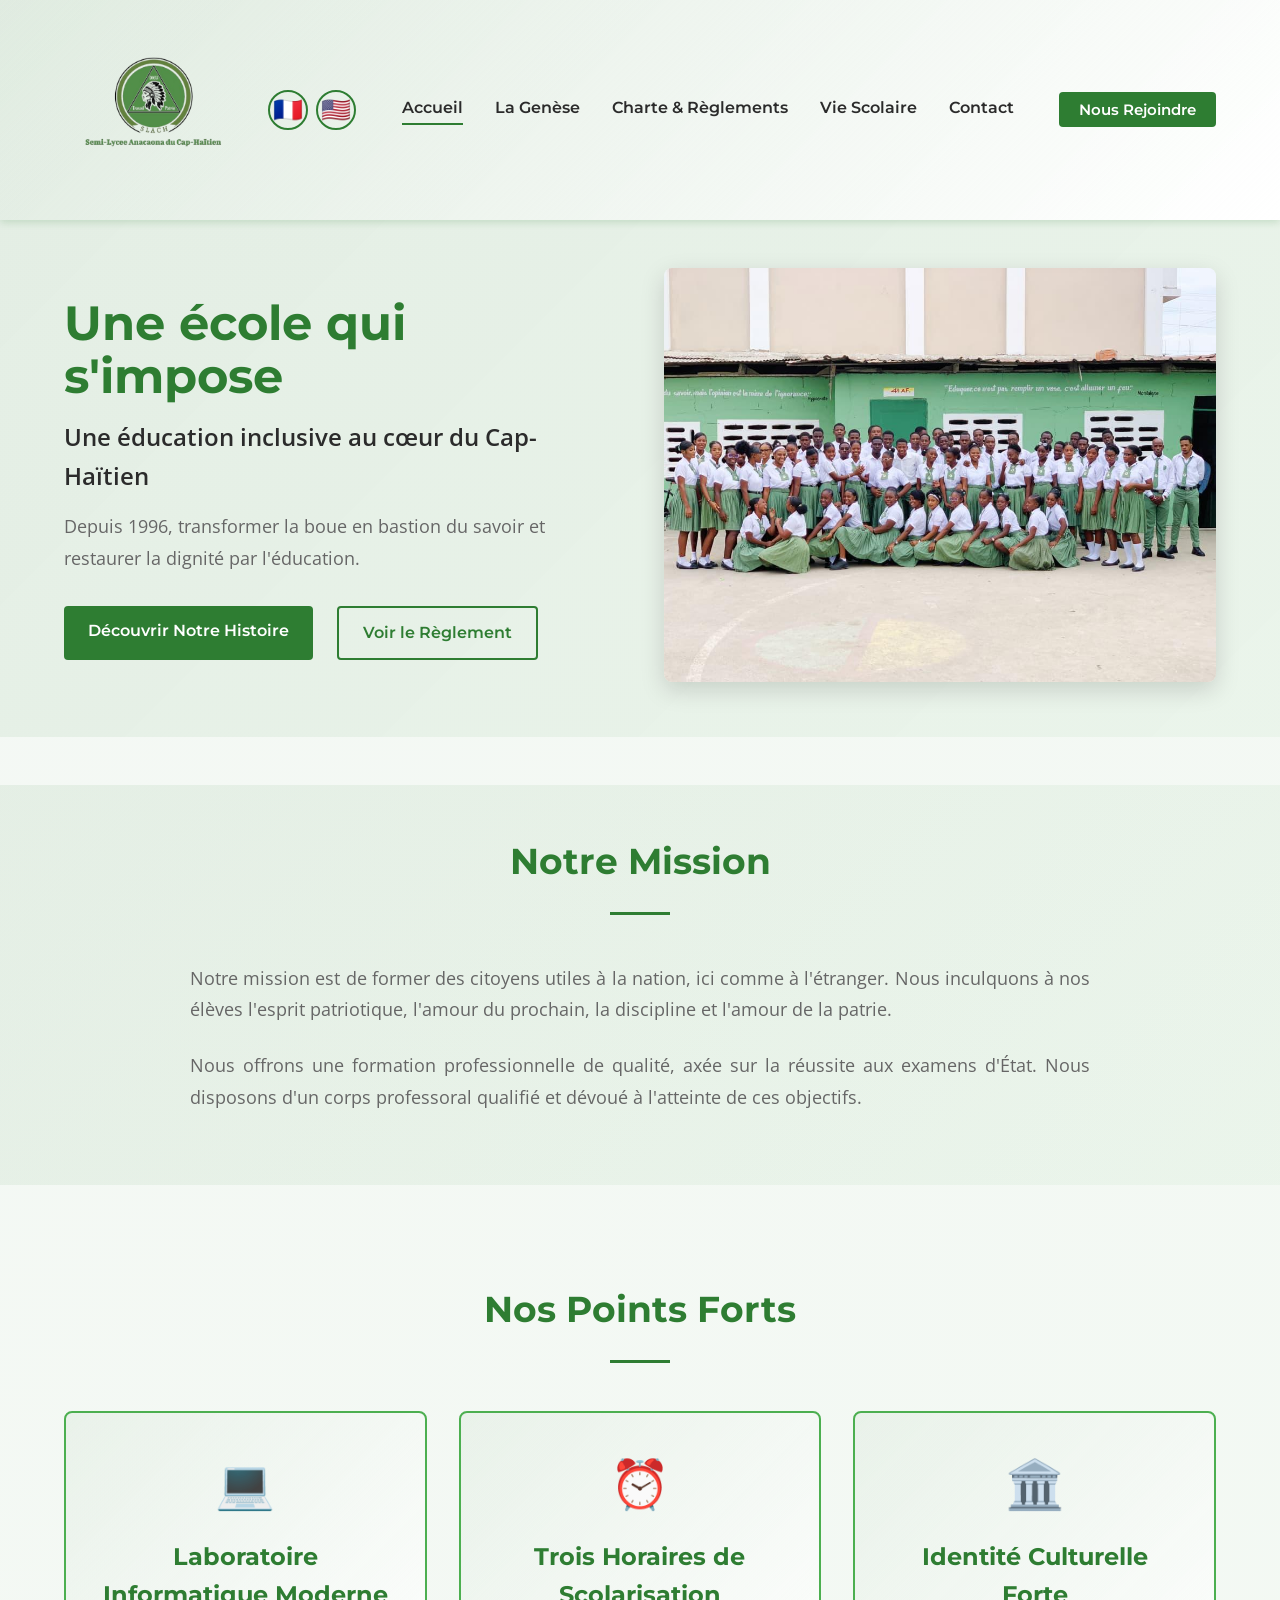
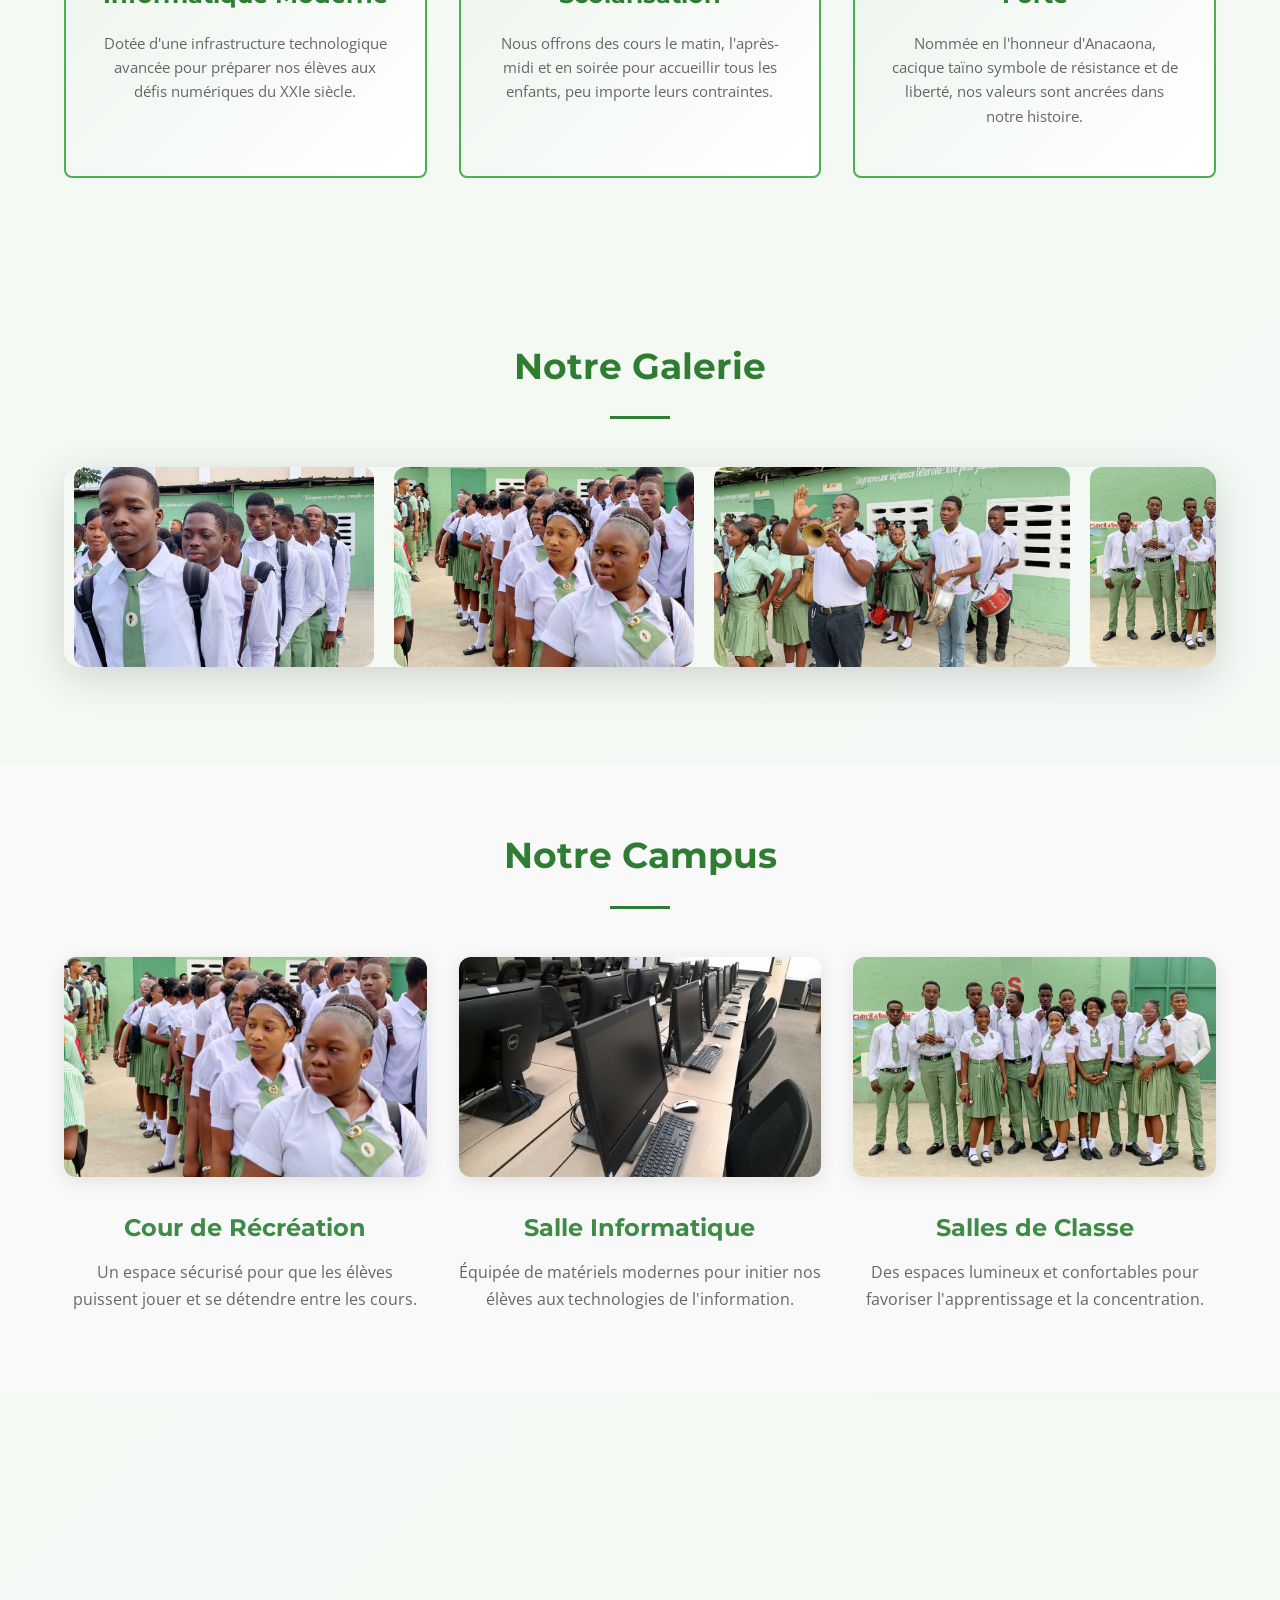
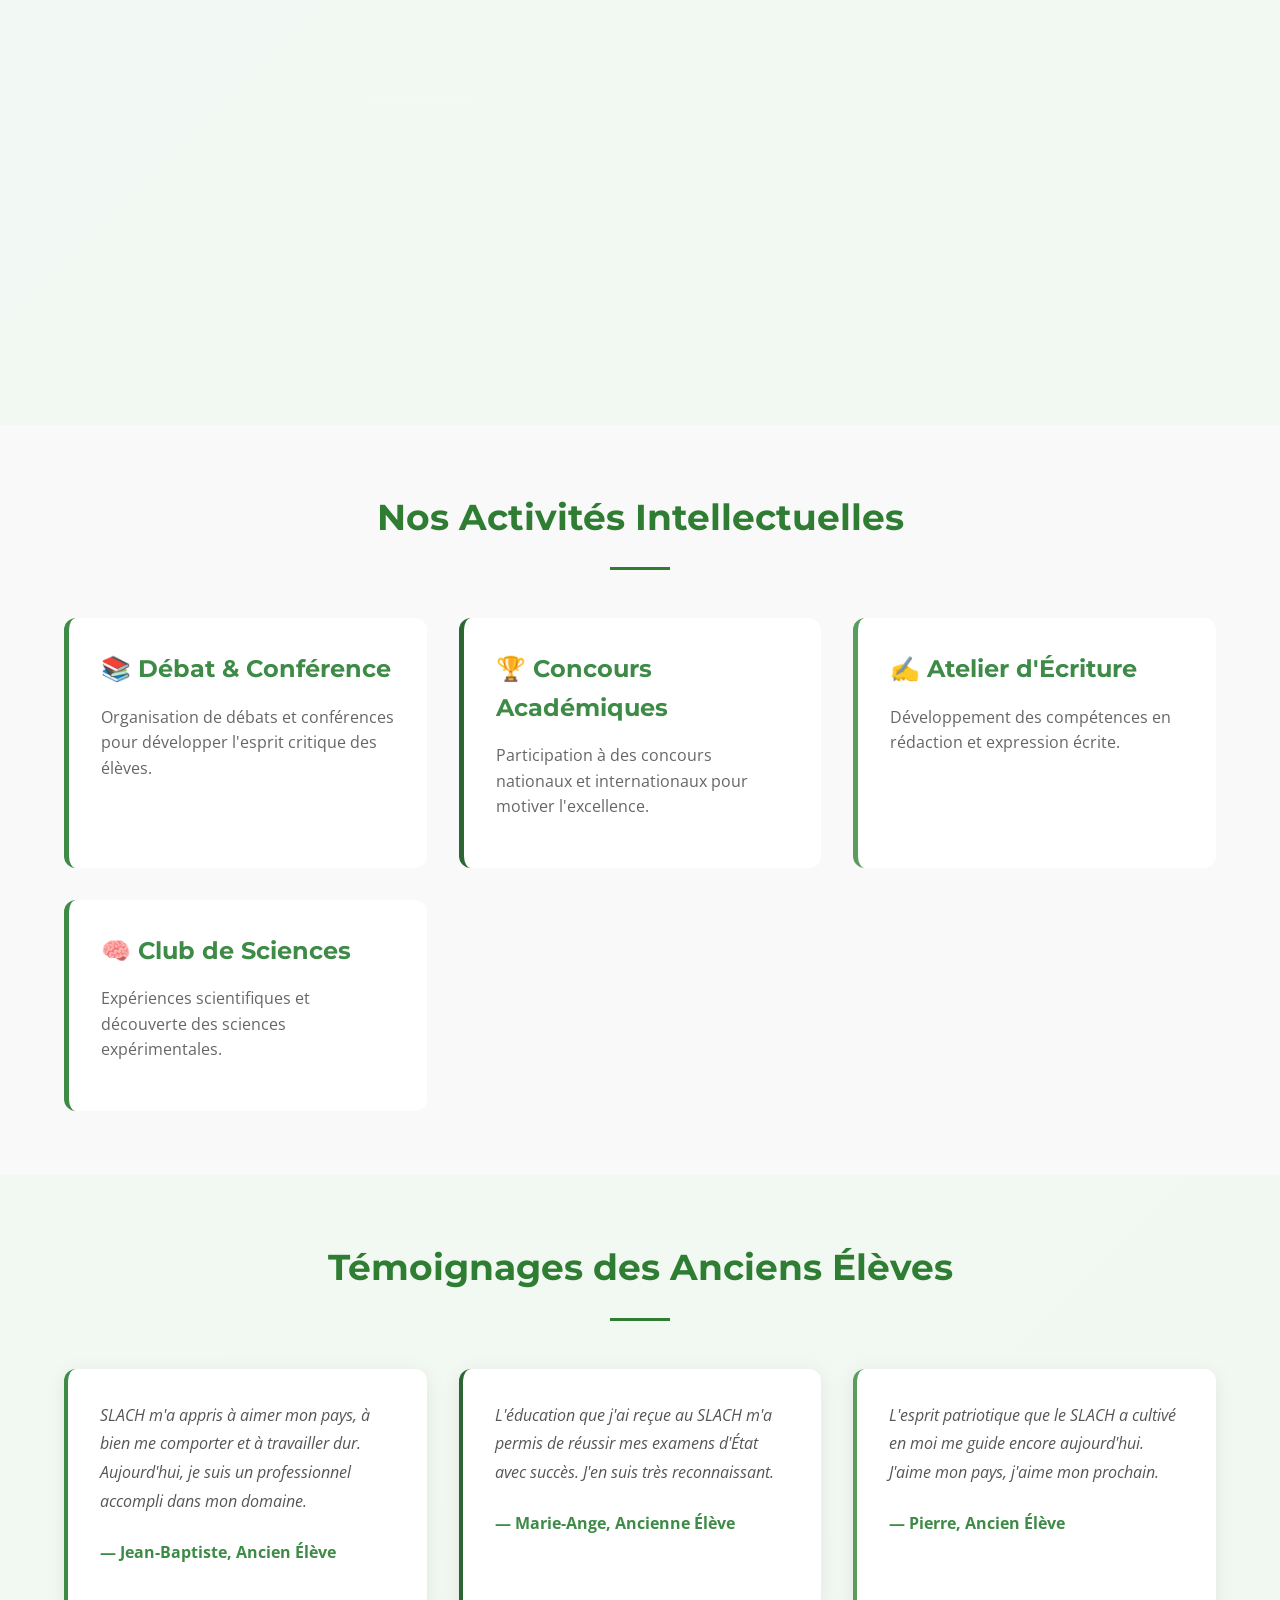
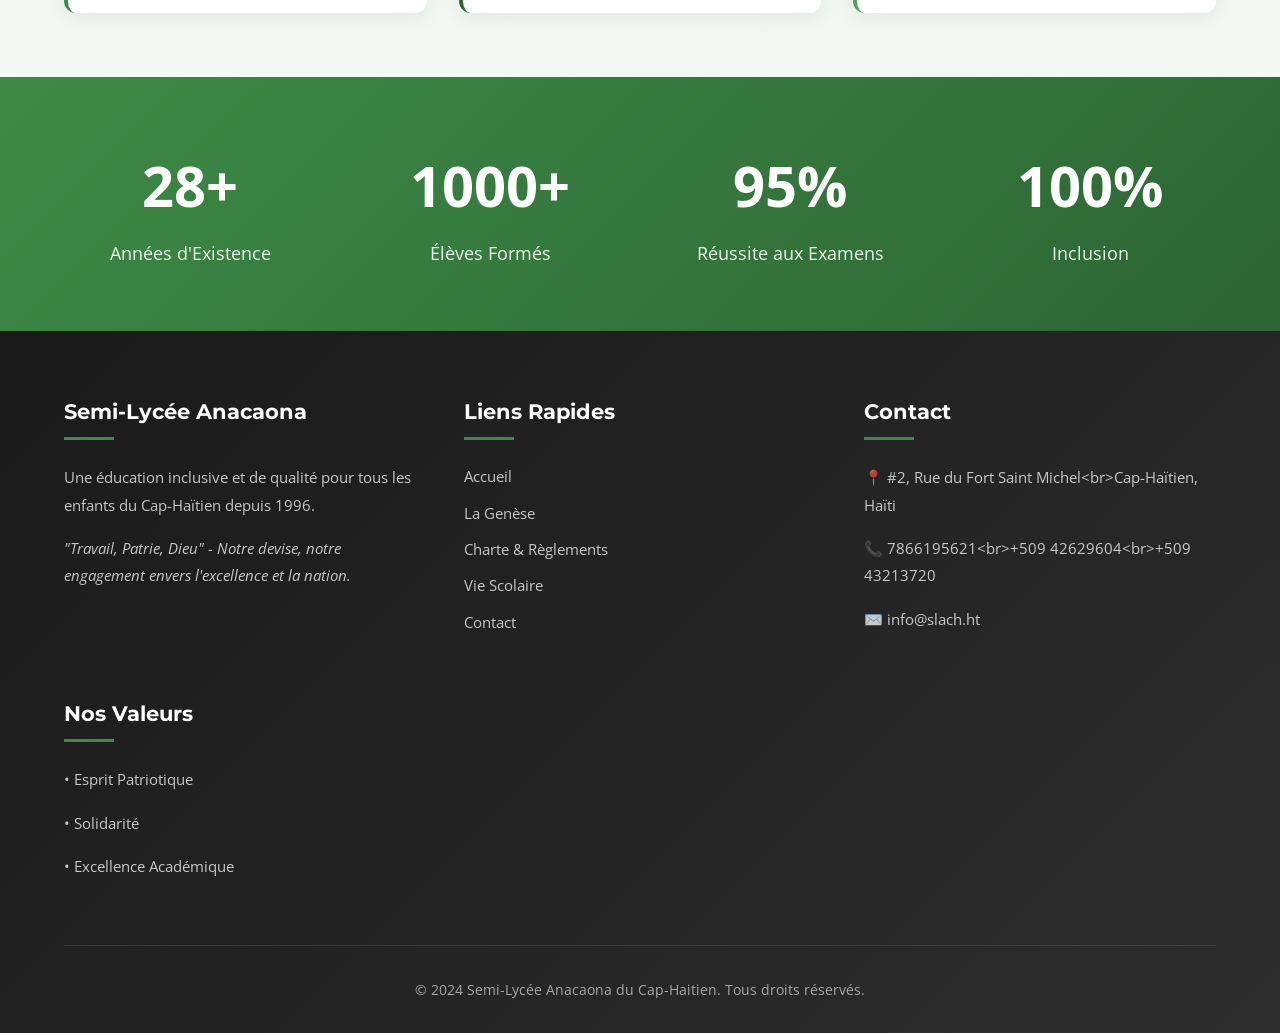
==== commit 0bc14bc4: "3commit" ====
--- a/index.html
+++ b/index.html
@@ -93,7 +93,7 @@
     <header class="header">
         <div class="header-container">
             <div class="logo-section">
-                <img src="assets/images/LOGO1.jpeg" alt="Logo SLACH" class="logo">
+                <img src="assets/images/LOGO1-removebg-preview.png" alt="Logo SLACH" class="logo">
             </div>
             <div class="language-switcher">
                 <button class="lang-btn" data-lang="fr" style="font-size: 1.5rem;">🇫🇷</button>
@@ -114,7 +114,7 @@
     <!-- HERO SECTION -->
     <section class="hero animate-fadeInUp">
         <div class="hero-content">
-            <h1 class="hero-title" data-fr="L'école qui s'impose" data-en="The school that stands out">L'école qui s'impose</h1>
+            <h1 class="hero-title" data-fr="Une école qui s'impose" data-en="A school making its mark">Une école qui s'impose</h1>
             <p class="hero-subtitle" data-fr="Une éducation inclusive au cœur du Cap-Haïtien" data-en="Inclusive education in the heart of Cap-Haïtien">Une éducation inclusive au cœur du Cap-Haïtien</p>
             <p class="hero-description" data-fr="Depuis 1996, transformer la boue en bastion du savoir et restaurer la dignité par l'éducation." data-en="Since 1996, transforming mud into a bastion of knowledge and restoring dignity through education.">Depuis 1996, transformer la boue en bastion du savoir et restaurer la dignité par l'éducation.</p>
             <div class="hero-buttons">
@@ -132,13 +132,13 @@
         <div class="container">
             <h2 class="section-title scroll-reveal" data-fr="Notre Mission" data-en="Our Mission">Notre Mission</h2>
             <div class="welcome-content scroll-reveal">
-                <p class="welcome-text" data-fr="Mision nou nan lekòl Ayiti se fòme moun pou vin yon bagay itil pou peyi a menm nan lòt peyi. Nou mete espr patriyotik nan elev yo, renmen pwochen yo jan dwe, konpòte byen epi renmen peyi a." data-en="Our mission in the Haitian school is to train people to become useful to the country and to other countries. We instill a patriotic spirit in our students, love their neighbors as they should, behave well and love their country.">
-                    <strong>Mision nou nan lekòl Ayiti se fòme moun pou vin yon bagay itil pou peyi a menm nan lòt peyi.</strong> 
-                    Nou mete espr patriyotik nan elev yo, renmen pwochen yo jan dwe, konpòte byen epi renmen peyi a.
+                <p class="welcome-text" data-fr="Notre mission est de former des citoyens utiles à la nation, ici comme à l'étranger. Nous inculquons à nos élèves l'esprit patriotique, l'amour du prochain, la discipline et l'amour de la patrie." data-en="Our mission is to train citizens who are useful to the nation, both here and abroad. We instill in our students a patriotic spirit, love for their neighbor, discipline, and love for their country.">
+                    <strong>Notre mission est de former des citoyens utiles à la nation, ici comme à l'étranger.</strong> 
+                    Nous inculquons à nos élèves l'esprit patriotique, l'amour du prochain, la discipline et l'amour de la patrie.
                 </p>
-                <p class="welcome-text" data-fr="Nou bay yon fòmasyon de kalite pwofesyonèl, rezilta leta yo. Nou travay pou timoun yo pase nan egzamen leta ofisyèl yo. Nou gen pwofesè de kalite ki konplo pou reyalize objektif sa yo." data-en="We provide quality professional education, state results. We work for students to pass official state exams. We have quality teachers committed to achieving these goals.">
-                    Nou bay yon fòmasyon de kalite pwofesyonèl, rezilta leta yo. Nou travay pou timoun yo pase nan egzamen leta ofisyèl yo.
-                    Nou gen pwofesè de kalite ki konplo pou reyalize objektif sa yo.
+                <p class="welcome-text" data-fr="Nous offrons une formation professionnelle de qualité, axée sur la réussite aux examens d'État. Nous disposons d'un corps professoral qualifié et dévoué à l'atteinte de ces objectifs." data-en="We offer quality professional education, focused on success in state exams. We have qualified and dedicated teachers committed to achieving these goals.">
+                    Nous offrons une formation professionnelle de qualité, axée sur la réussite aux examens d'État. 
+                    Nous disposons d'un corps professoral qualifié et dévoué à l'atteinte de ces objectifs.
                 </p>
             </div>
         </div>
@@ -192,24 +192,6 @@
                     <div class="carousel-slide">
                         <img src="assets/images/WhatsApp Image 2025-11-25 at 1.15.04 PM (1).jpeg" alt="Étudiants en uniforme">
                     </div>
-                    <div class="carousel-slide">
-                        <img src="assets/images/WhatsApp Image 2025-11-25 at 1.14.53 PM.jpeg" alt="Étudiants SLACH">
-                    </div>
-                    <div class="carousel-slide">
-                        <img src="assets/images/WhatsApp Image 2025-11-25 at 1.14.54 PM (1).jpeg" alt="Cour de récréation">
-                    </div>
-                    <div class="carousel-slide">
-                        <img src="assets/images/WhatsApp Image 2025-11-25 at 1.14.55 PM.jpeg" alt="Salle informatique">
-                    </div>
-                    <div class="carousel-slide">
-                        <img src="assets/images/WhatsApp Image 2025-11-25 at 1.14.57 PM.jpeg" alt="Salle de classe">
-                    </div>
-                    <div class="carousel-slide">
-                        <img src="assets/images/WhatsApp Image 2025-11-25 at 1.15.02 PM.jpeg" alt="Mur de l'école">
-                    </div>
-                    <div class="carousel-slide">
-                        <img src="assets/images/WhatsApp Image 2025-11-25 at 1.15.04 PM (1).jpeg" alt="Étudiants en uniforme">
-                    </div>
                 </div>
             </div>
         </div>
@@ -244,31 +226,33 @@
         <div class="container">
             <h2 class="section-title scroll-reveal" data-fr="Notre Équipe de Formateurs" data-en="Our Teaching Team">Notre Équipe de Formateurs</h2>
             <div style="display: grid; grid-template-columns: repeat(auto-fit, minmax(250px, 1fr)); gap: 2rem; margin-top: 2rem;">
+                
+                <!-- CARD DIRECTEUR -->
                 <div class="team-card scroll-reveal" style="background: white; padding: 2rem; border-radius: 16px; box-shadow: 0 4px 20px rgba(0,0,0,0.08); text-align: center;">
-                    <div style="width: 100px; height: 100px; margin: 0 auto 1rem; background: #3D8B46; border-radius: 50%; display: flex; align-items: center; justify-content: center; font-size: 2.5rem;">
-                        👨‍💼
+                    <div style="width: 120px; height: 120px; margin: 0 auto 1rem; border: 4px solid #3D8B46; border-radius: 50%; overflow: hidden; display: flex; align-items: center; justify-content: center;">
+                        <img src="assets/images/directeur-modified.png" alt="Directeur de la SLACH" style="width: 100%; height: 100%; object-fit: cover;">
                     </div>
                     <h3 style="color: #3D8B46; margin-bottom: 0.5rem;" data-fr="Directeur" data-en="Director">Directeur</h3>
-                    <p style="color: #666; font-size: 0.95rem;" data-fr="Dirige et coordonne toutes les activités de l'école avec professionalism." data-en="Directs and coordinates all school activities with professionalism.">Dirige et coordonne toutes les activités de l'école avec professionalism.</p>
-                </div>
+                    <p style="color: #666; font-size: 0.95rem;" data-fr="Dirige et coordonne toutes les activités de l'école avec professionnalisme." data-en="Directs and coordinates all school activities with professionalism.">Dirige et coordonne toutes les activités de l'école avec professionnalisme.</p>
+                </div>
+
+                <!-- CARD COORDINATEUR -->
                 <div class="team-card scroll-reveal" style="background: white; padding: 2rem; border-radius: 16px; box-shadow: 0 4px 20px rgba(0,0,0,0.08); text-align: center;">
-                    <div style="width: 100px; height: 100px; margin: 0 auto 1rem; background: #2d6534; border-radius: 50%; display: flex; align-items: center; justify-content: center; font-size: 2.5rem;">
-                        👨‍🏫
-                    </div>
+                    <div style="width: 120px; height: 120px; margin: 0 auto 1rem; background: #2d6534; border-radius: 50%; display: flex; align-items: center; justify-content: center; font-size: 3rem;">👨‍🏫</div>
                     <h3 style="color: #3D8B46; margin-bottom: 0.5rem;" data-fr="Coordinateur" data-en="Coordinator">Coordinateur</h3>
                     <p style="color: #666; font-size: 0.95rem;" data-fr="Assure la coordination pédagogique et le suivi des enseignements." data-en="Ensures pedagogical coordination and monitoring of teaching.">Assure la coordination pédagogique et le suivi des enseignements.</p>
                 </div>
+
+                <!-- CARD SURVEILLANT -->
                 <div class="team-card scroll-reveal" style="background: white; padding: 2rem; border-radius: 16px; box-shadow: 0 4px 20px rgba(0,0,0,0.08); text-align: center;">
-                    <div style="width: 100px; height: 100px; margin: 0 auto 1rem; background: #5a9c5e; border-radius: 50%; display: flex; align-items: center; justify-content: center; font-size: 2.5rem;">
-                        👮‍♂️
-                    </div>
+                    <div style="width: 120px; height: 120px; margin: 0 auto 1rem; background: #5a9c5e; border-radius: 50%; display: flex; align-items: center; justify-content: center; font-size: 3rem;">👮‍♂️</div>
                     <h3 style="color: #3D8B46; margin-bottom: 0.5rem;" data-fr="Surveillant" data-en="Supervisor">Surveillant</h3>
                     <p style="color: #666; font-size: 0.95rem;" data-fr="Veille à la sécurité et au bon comportement des élèves dans l'établissement." data-en="Ensures safety and good behavior of students in the institution.">Veille à la sécurité et au bon comportement des élèves dans l'établissement.</p>
                 </div>
+
+                <!-- CARD PROFESSEURS -->
                 <div class="team-card scroll-reveal" style="background: white; padding: 2rem; border-radius: 16px; box-shadow: 0 4px 20px rgba(0,0,0,0.08); text-align: center;">
-                    <div style="width: 100px; height: 100px; margin: 0 auto 1rem; background: #3D8B46; border-radius: 50%; display: flex; align-items: center; justify-content: center; font-size: 2.5rem;">
-                        👩‍🏫
-                    </div>
+                    <div style="width: 120px; height: 120px; margin: 0 auto 1rem; background: #3D8B46; border-radius: 50%; display: flex; align-items: center; justify-content: center; font-size: 3rem;">👩‍🏫</div>
                     <h3 style="color: #3D8B46; margin-bottom: 0.5rem;" data-fr="Professeurs Qualifiés" data-en="Qualified Teachers">Professeurs Qualifiés</h3>
                     <p style="color: #666; font-size: 0.95rem;" data-fr="Des enseignants expérimentés et passionnés par l'éducation des jeunes." data-en="Experienced teachers passionate about educating young people.">Des enseignants expérimentés et passionnés par l'éducation des jeunes.</p>
                 </div>
@@ -307,20 +291,20 @@
             <h2 class="section-title scroll-reveal" data-fr="Témoignages des Anciens Élèves" data-en="Testimonials from Former Students">Témoignages des Anciens Élèves</h2>
             <div style="display: grid; grid-template-columns: repeat(auto-fit, minmax(300px, 1fr)); gap: 2rem; margin-top: 2rem;">
                 <div class="scroll-reveal" style="background: white; border-left: 4px solid #3D8B46; padding: 2rem; border-radius: 12px; box-shadow: 0 4px 20px rgba(0,0,0,0.08);">
-                    <p style="color: #555; font-style: italic; line-height: 1.8; margin-bottom: 1.5rem;" data-fr="SLACH m'aprann renmen peyi mwen, konpòte byen epi travay di. Jodi a mwen yon pwofesyonèl nan domèn mwen." data-en="SLACH taught me to love my country, behave well and work hard. Today I am a professional in my field.">
-                        "SLACH m'aprann renmen peyi mwen, konpòte byen epi travay di. Jodi a mwen yon pwofesyonèl nan domèn mwen."
+                    <p style="color: #555; font-style: italic; line-height: 1.8; margin-bottom: 1.5rem;" data-fr="SLACH m'a appris à aimer mon pays, à bien me comporter et à travailler dur. Aujourd'hui, je suis un professionnel accompli dans mon domaine." data-en="SLACH taught me to love my country, behave well and work hard. Today I am a professional in my field.">
+                        "SLACH m'a appris à aimer mon pays, à bien me comporter et à travailler dur. Aujourd'hui, je suis un professionnel accompli dans mon domaine."
                     </p>
                     <p style="font-weight: bold; color: #3D8B46;" data-fr="— Jean-Baptiste, Ancien Élève" data-en="— Jean-Baptiste, Former Student">— Jean-Baptiste, Ancien Élève</p>
                 </div>
                 <div class="scroll-reveal" style="background: white; border-left: 4px solid #2d6534; padding: 2rem; border-radius: 12px; box-shadow: 0 4px 20px rgba(0,0,0,0.08);">
-                    <p style="color: #555; font-style: italic; line-height: 1.8; margin-bottom: 1.5rem;" data-fr="Edukasyon mwen resevwa nan SLACH la te pèmèt mwen pase egzamen leta yo avèk siksè. Mwen rekonesan anpil." data-en="The education I received at SLACH allowed me to pass the state exams successfully. I am very grateful.">
-                        "Edukasyon mwen resevwa nan SLACH la te pèmèt mwen pase egzamen leta yo avèk siksè. Mwen rekonesan anpil."
+                    <p style="color: #555; font-style: italic; line-height: 1.8; margin-bottom: 1.5rem;" data-fr="L'éducation que j'ai reçue au SLACH m'a permis de réussir mes examens d'État avec succès. J'en suis très reconnaissant." data-en="The education I received at SLACH allowed me to pass the state exams successfully. I am very grateful.">
+                        "L'éducation que j'ai reçue au SLACH m'a permis de réussir mes examens d'État avec succès. J'en suis très reconnaissant."
                     </p>
                     <p style="font-weight: bold; color: #3D8B46;" data-fr="— Marie-Ange, Ancienne Élève" data-en="— Marie-Ange, Former Student">— Marie-Ange, Ancienne Élève</p>
                 </div>
                 <div class="scroll-reveal" style="background: white; border-left: 4px solid #5a9c5e; padding: 2rem; border-radius: 12px; box-shadow: 0 4px 20px rgba(0,0,0,0.08);">
-                    <p style="color: #555; font-style: italic; line-height: 1.8; margin-bottom: 1.5rem;" data-fr="Espri patriyotik ke SLACH te mete nan mwen la ap gide mwen toujou. Mwen renmen peyi mwen, mwen renmen pwochen mwen." data-en="The patriotic spirit that SLACH instilled in me guides me always. I love my country, I love my neighbor.">
-                        "Espri patriyotik ke SLACH te mete nan mwen la ap gide mwen toujou. Mwen renmen peyi mwen, mwen renmen pwochen mwen."
+                    <p style="color: #555; font-style: italic; line-height: 1.8; margin-bottom: 1.5rem;" data-fr="L'esprit patriotique que le SLACH a cultivé en moi me guide encore aujourd'hui. J'aime mon pays, j'aime mon prochain." data-en="The patriotic spirit that SLACH instilled in me guides me always. I love my country, I love my neighbor.">
+                        "L'esprit patriotique que le SLACH a cultivé en moi me guide encore aujourd'hui. J'aime mon pays, j'aime mon prochain."
                     </p>
                     <p style="font-weight: bold; color: #3D8B46;" data-fr="— Pierre, Ancien Élève" data-en="— Pierre, Former Student">— Pierre, Ancien Élève</p>
                 </div>
@@ -359,7 +343,7 @@
                 <div class="footer-section">
                     <h4 data-fr="Semi-Lycée Anacaona" data-en="Semi-Lycée Anacaona">Semi-Lycée Anacaona</h4>
                     <p data-fr="Une éducation inclusive et de qualité pour tous les enfants du Cap-Haïtien depuis 1996." data-en="Inclusive and quality education for all children of Cap-Haïtien since 1996.">Une éducation inclusive et de qualité pour tous les enfants du Cap-Haïtien depuis 1996.</p>
-                    <p class="footer-motto" data-fr="\"Travail, Patrie, Dieu\" - Notre devise, notre engagement envers l'excellence et la nation." data-en="\"Work, Country, God\" - Our motto, our commitment to excellence and the nation.">"Travail, Patrie, Dieu" - Notre devise, notre engagement envers l'excellence et la nation.</p>
+                    <p class="footer-motto" data-fr="&quot;Travail, Patrie, Dieu&quot; - Notre devise, notre engagement envers l'excellence et la nation." data-en="&quot;Work, Country, God&quot; - Our motto, our commitment to excellence and the nation.">"Travail, Patrie, Dieu" - Notre devise, notre engagement envers l'excellence et la nation.</p>
                 </div>
                 <div class="footer-section">
                     <h4 data-fr="Liens Rapides" data-en="Quick Links">Liens Rapides</h4>
@@ -390,4 +374,4 @@
 
     <script src="assets/js/script.js"></script>
 </body>
-</html>
+</html>
--- a/assets/css/styles.css
+++ b/assets/css/styles.css
@@ -167,7 +167,7 @@
 .header {
     background: linear-gradient(135deg, rgba(46, 125, 50, 0.1), rgba(255, 255, 255, 1));
     box-shadow: 0 2px 8px rgba(46, 125, 50, 0.2);
-    position: sticky;
+    position: relative;  /* CHANGE: sticky → relative */
     top: 0;
     z-index: 100;
 }
@@ -275,7 +275,8 @@
     grid-template-columns: 1fr 1fr;
     gap: var(--spacing-xxl);
     align-items: center;
-    padding: var(--spacing-xxl) 0;
+    /* Nou chanje 0 a pa 5% oswa yon ti spacing pou tèks la pa janm kole nan rebò yo */
+    padding: var(--spacing-xxl) 5%; 
     background: linear-gradient(135deg, rgba(46,125,50,0.08) 0%, rgba(76,175,80,0.05) 100%);
 }
 
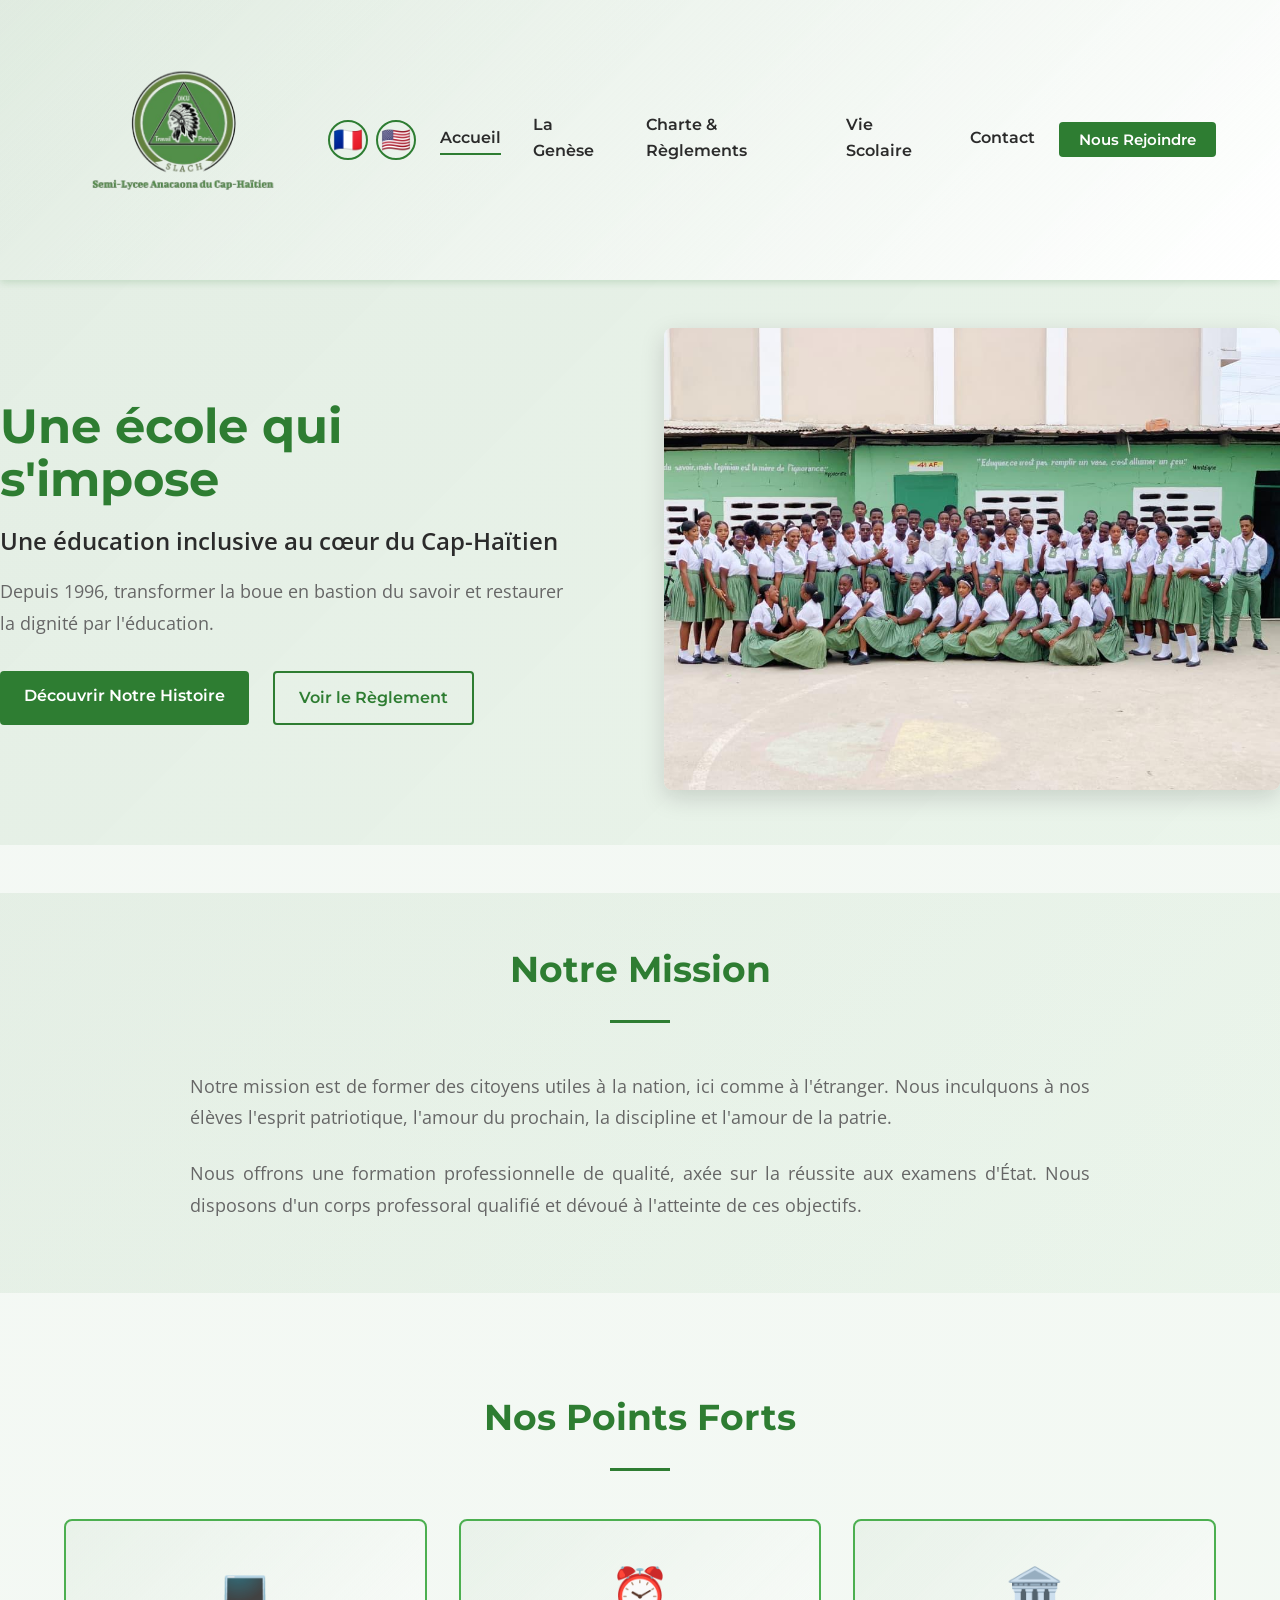
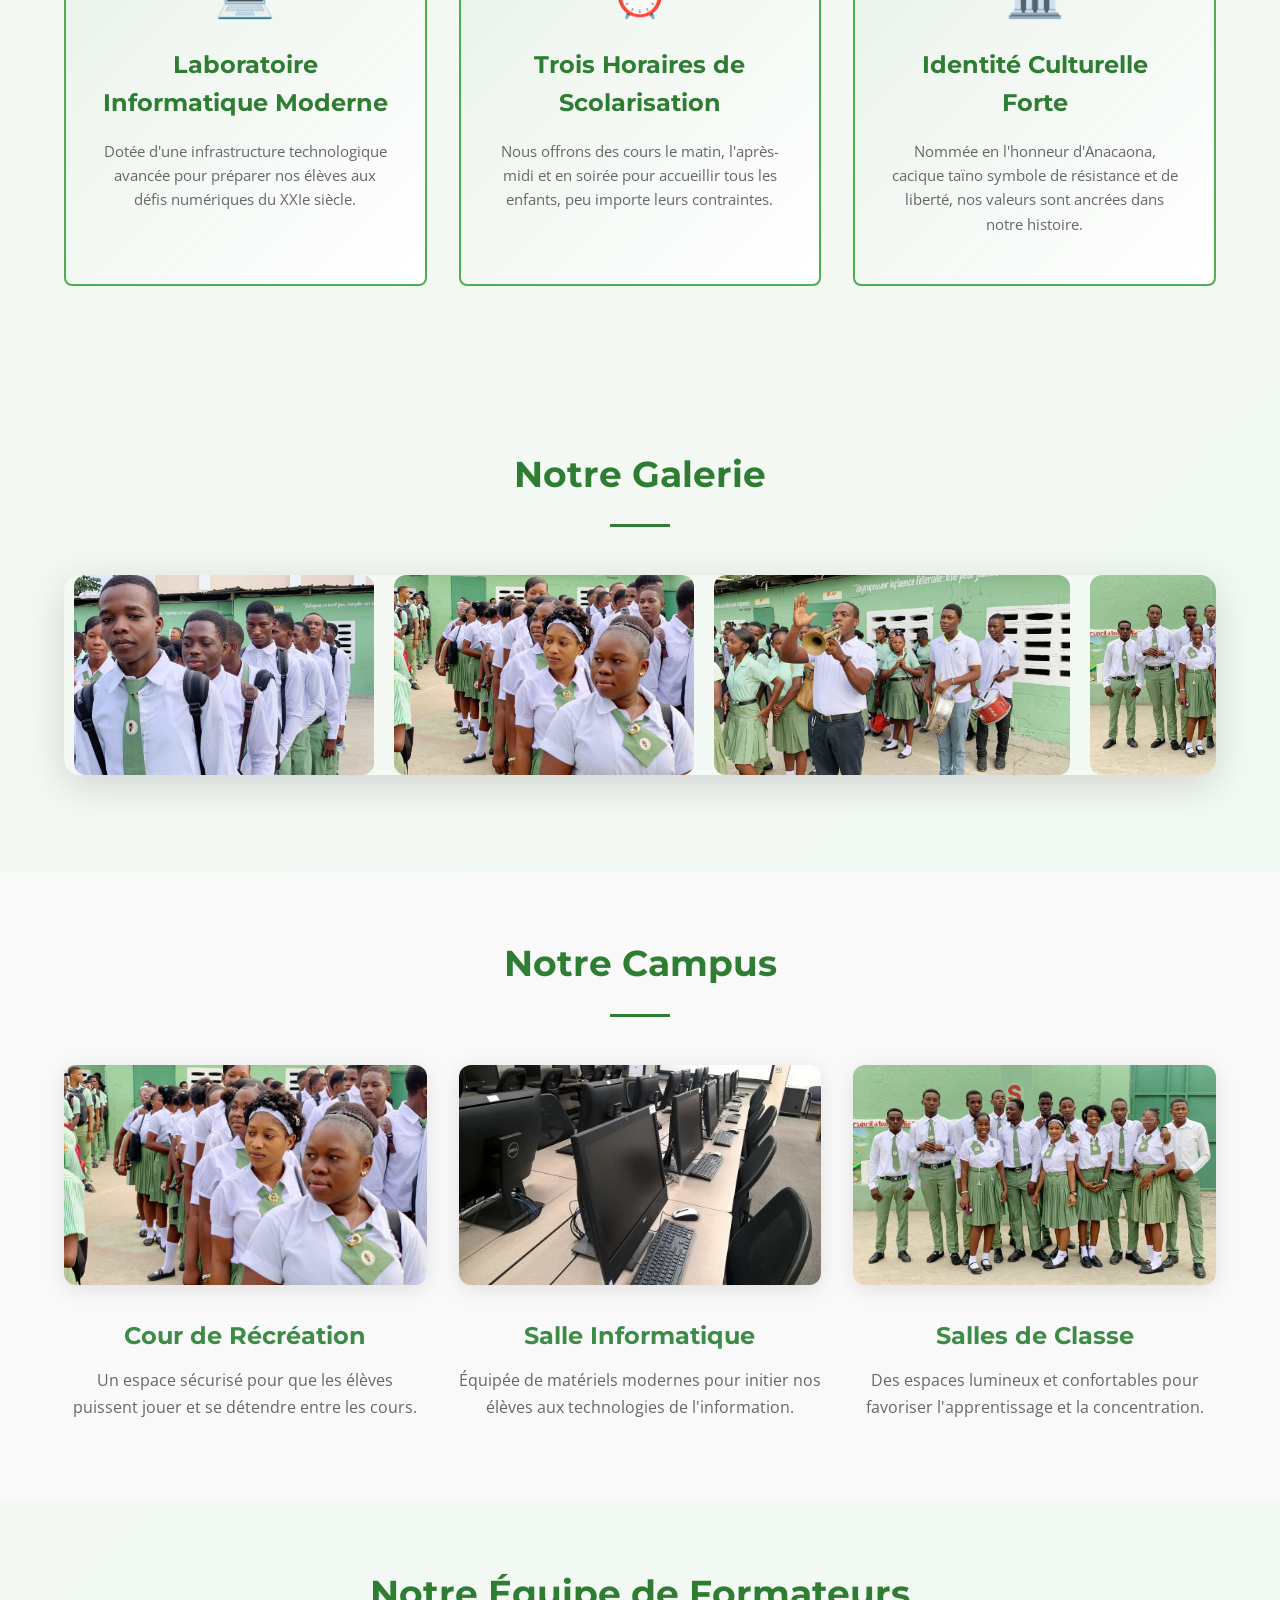
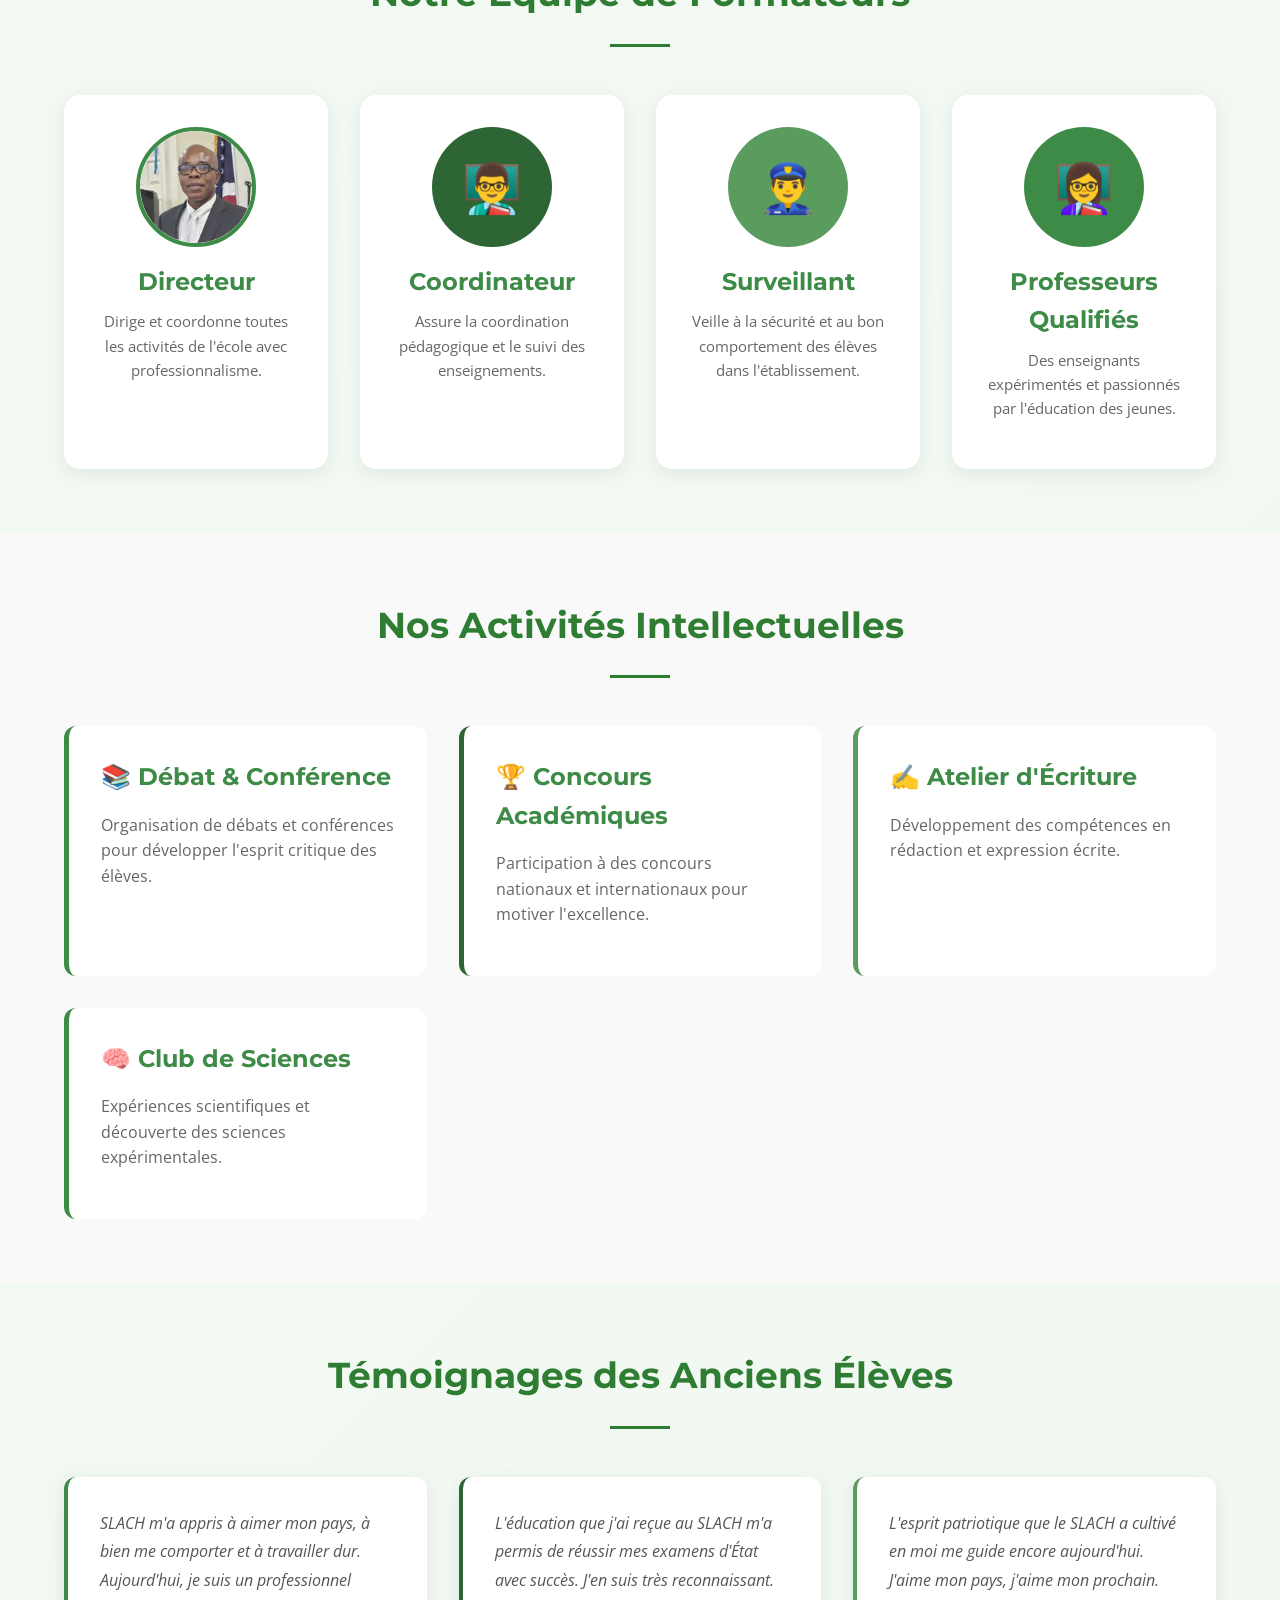
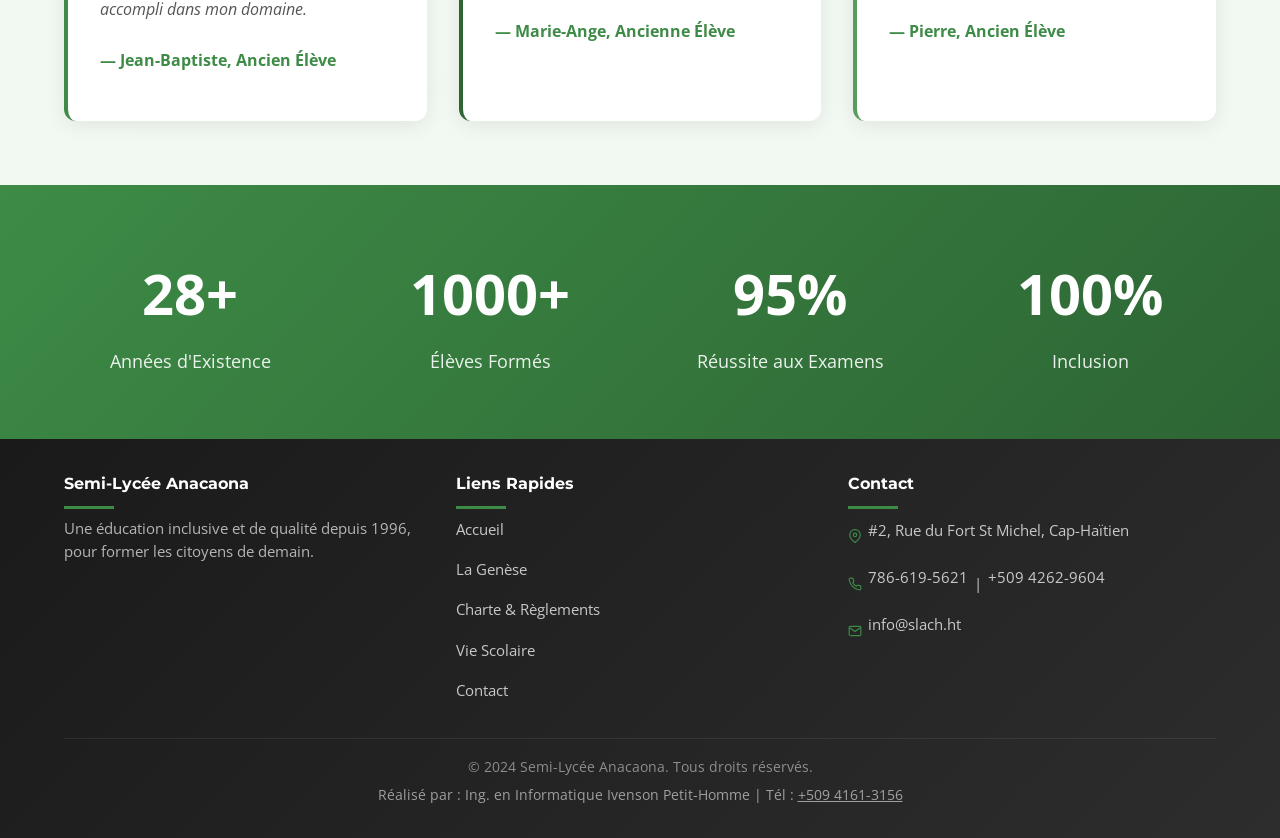
==== commit dd215cfb: "3 komit" ====
--- a/index.html
+++ b/index.html
@@ -336,42 +336,56 @@
         </div>
     </section>
 
-    <!-- FOOTER -->
-    <footer class="footer">
-        <div class="container">
-            <div class="footer-content">
-                <div class="footer-section">
-                    <h4 data-fr="Semi-Lycée Anacaona" data-en="Semi-Lycée Anacaona">Semi-Lycée Anacaona</h4>
-                    <p data-fr="Une éducation inclusive et de qualité pour tous les enfants du Cap-Haïtien depuis 1996." data-en="Inclusive and quality education for all children of Cap-Haïtien since 1996.">Une éducation inclusive et de qualité pour tous les enfants du Cap-Haïtien depuis 1996.</p>
-                    <p class="footer-motto" data-fr="&quot;Travail, Patrie, Dieu&quot; - Notre devise, notre engagement envers l'excellence et la nation." data-en="&quot;Work, Country, God&quot; - Our motto, our commitment to excellence and the nation.">"Travail, Patrie, Dieu" - Notre devise, notre engagement envers l'excellence et la nation.</p>
-                </div>
-                <div class="footer-section">
-                    <h4 data-fr="Liens Rapides" data-en="Quick Links">Liens Rapides</h4>
+   <footer class="footer" style="padding: 2rem 0; font-size: 0.9rem;">
+    <div class="container">
+        <div class="footer-content" style="display: grid; grid-template-columns: repeat(auto-fit, minmax(200px, 1fr)); gap: 1.5rem; margin-bottom: 1.5rem;">
+            
+            <div class="footer-section">
+                <h4 style="margin-bottom: 0.5rem; font-size: 1rem;" data-fr="Semi-Lycée Anacaona" data-en="Semi-Lycée Anacaona">Semi-Lycée Anacaona</h4>
+                <p style="margin: 0; line-height: 1.5; opacity: 0.9;" data-fr="Une éducation inclusive et de qualité depuis 1996, pour former les citoyens de demain." data-en="Inclusive and quality education since 1996, shaping the citizens of tomorrow.">Une éducation inclusive et de qualité depuis 1996, pour former les citoyens de demain.</p>
+            </div>
+
+            <div class="footer-section">
+                <h4 style="margin-bottom: 0.5rem; font-size: 1rem;" data-fr="Liens Rapides" data-en="Quick Links">Liens Rapides</h4>
+                <div style="display: flex; flex-direction: column; gap: 0.25rem;">
                     <a href="index.html" data-fr="Accueil" data-en="Home">Accueil</a>
                     <a href="pages/genese.html" data-fr="La Genèse" data-en="The Genesis">La Genèse</a>
                     <a href="pages/charter.html" data-fr="Charte & Règlements" data-en="Charter & Rules">Charte & Règlements</a>
                     <a href="pages/vie-scolaire.html" data-fr="Vie Scolaire" data-en="School Life">Vie Scolaire</a>
                     <a href="pages/contact.html" data-fr="Contact" data-en="Contact">Contact</a>
                 </div>
-                <div class="footer-section">
-                    <h4 data-fr="Contact" data-en="Contact">Contact</h4>
-                    <p data-fr="📍 #2, Rue du Fort Saint Michel<br>Cap-Haïtien, Haïti" data-en="📍 #2, Rue du Fort Saint Michel<br>Cap-Haïtien, Haiti">📍 #2, Rue du Fort Saint Michel<br>Cap-Haïtien, Haïti</p>
-                    <p data-fr="📞 7866195621<br>+509 42629604<br>+509 43213720" data-en="📞 7866195621<br>+509 42629604<br>+509 43213720">📞 7866195621<br>+509 42629604<br>+509 43213720</p>
-                    <p>✉️ info@slach.ht</p>
-                </div>
-                <div class="footer-section">
-                    <h4 data-fr="Nos Valeurs" data-en="Our Values">Nos Valeurs</h4>
-                    <p data-fr="• Esprit Patriotique" data-en="• Patriotic Spirit">• Esprit Patriotique</p>
-                    <p data-fr="• Solidarité" data-en="• Solidarity">• Solidarité</p>
-                    <p data-fr="• Excellence Académique" data-en="• Academic Excellence">• Excellence Académique</p>
-                </div>
-            </div>
-            <div class="footer-bottom">
-                <p data-fr="© 2024 Semi-Lycée Anacaona du Cap-Haitien. Tous droits réservés." data-en="© 2024 Semi-Lycée Anacaona du Cap-Haitien. All rights reserved.">&copy; 2024 Semi-Lycée Anacaona du Cap-Haitien. Tous droits réservés.</p>
-            </div>
-        </div>
-    </footer>
-
+            </div>
+            
+            <div class="footer-section">
+                <h4 style="margin-bottom: 0.5rem; font-size: 1rem;" data-fr="Contact" data-en="Contact">Contact</h4>
+                <div style="display: flex; flex-direction: column; gap: 0.5rem;">
+                    <p style="display: flex; align-items: center; gap: 6px; margin: 0;">
+                        <svg width="14" height="14" viewBox="0 0 24 24" fill="none" stroke="#3D8B46" stroke-width="2"><path d="M21 10c0 7-9 13-9 13s-9-6-9-13a9 9 0 0 1 18 0z"></path><circle cx="12" cy="10" r="3"></circle></svg>
+                        <a href="https://maps.google.com/?q=Rue+du+Fort+Saint+Michel,+Cap-Haitien,+Haiti" target="_blank" rel="noopener noreferrer" style="text-decoration: none; color: inherit;" data-fr="#2, Rue du Fort St Michel, Cap-Haïtien" data-en="#2, Rue du Fort St Michel, Cap-Haitien">#2, Rue du Fort St Michel, Cap-Haïtien</a>
+                    </p>
+                    <p style="display: flex; align-items: center; gap: 6px; margin: 0;">
+                        <svg width="14" height="14" viewBox="0 0 24 24" fill="none" stroke="#3D8B46" stroke-width="2"><path d="M22 16.92v3a2 2 0 0 1-2.18 2 19.79 19.79 0 0 1-8.63-3.07 19.5 19.5 0 0 1-6-6 19.79 19.79 0 0 1-3.07-8.67A2 2 0 0 1 4.11 2h3a2 2 0 0 1 2 1.72 12.84 12.84 0 0 0 .7 2.81 2 2 0 0 1-.45 2.11L8.09 9.91a16 16 0 0 0 6 6l1.27-1.27a2 2 0 0 1 2.11-.45 12.84 12.84 0 0 0 2.81.7A2 2 0 0 1 22 16.92z"></path></svg>
+                        <a href="tel:7866195621" style="text-decoration: none; color: inherit;">786-619-5621</a> | 
+                        <a href="tel:+50942629604" style="text-decoration: none; color: inherit;">+509 4262-9604</a>
+                    </p>
+                    <p style="display: flex; align-items: center; gap: 6px; margin: 0;">
+                        <svg width="14" height="14" viewBox="0 0 24 24" fill="none" stroke="#3D8B46" stroke-width="2"><path d="M4 4h16c1.1 0 2 .9 2 2v12c0 1.1-.9 2-2 2H4c1.1 0-2-.9-2-2V6c0-1.1.9-2 2-2z"></path><polyline points="22,6 12,13 2,6"></polyline></svg>
+                        <a href="mailto:info@slach.ht" style="text-decoration: none; color: inherit;">info@slach.ht</a>
+                    </p>
+                </div>
+            </div>
+            
+        </div>
+        
+        <div class="footer-bottom" style="border-top: 1px solid rgba(255,255,255,0.1); padding-top: 1rem; text-align: center; font-size: 0.8rem; opacity: 0.8; line-height: 1.6;">
+            <p data-fr="© 2024 Semi-Lycée Anacaona. Tous droits réservés." data-en="© 2024 Semi-Lycée Anacaona. All rights reserved.">© 2024 Semi-Lycée Anacaona. Tous droits réservés.</p>
+            <p style="margin-top: 5px; color: rgba(255,255,255,0.7);">
+                <span data-fr="Réalisé par : Ing. en Informatique Ivenson Petit-Homme | Tél : " data-en="Developed by: Ing. en Informatique Ivenson Petit-Homme | Tel: ">Réalisé par : Ing. en Informatique Ivenson Petit-Homme | Tél : </span>
+                <a href="tel:+50941613156" style="color: inherit; text-decoration: underline;">+509 4161-3156</a>
+            </p>
+        </div>
+    </div>
+</footer>
     <script src="assets/js/script.js"></script>
 </body>
 </html>
--- a/assets/css/styles.css
+++ b/assets/css/styles.css
@@ -167,7 +167,7 @@
 .header {
     background: linear-gradient(135deg, rgba(46, 125, 50, 0.1), rgba(255, 255, 255, 1));
     box-shadow: 0 2px 8px rgba(46, 125, 50, 0.2);
-    position: relative;  /* CHANGE: sticky → relative */
+    position: relative;
     top: 0;
     z-index: 100;
 }
@@ -183,14 +183,14 @@
 }
 
 .logo {
-    height: 180px;
+    height: 240px; /* CHANCHMAN: Logo a vin pi gwo (Anvan se te 180px) */
     width: auto;
     transition: var(--transition);
     object-fit: contain;
 }
 
 .logo:hover {
-    transform: scale(1.08);
+    transform: scale(1.05);
 }
 
 /* Language Switcher */
@@ -275,8 +275,7 @@
     grid-template-columns: 1fr 1fr;
     gap: var(--spacing-xxl);
     align-items: center;
-    /* Nou chanje 0 a pa 5% oswa yon ti spacing pou tèks la pa janm kole nan rebò yo */
-    padding: var(--spacing-xxl) 5%; 
+    padding: var(--spacing-xxl) 0;
     background: linear-gradient(135deg, rgba(46,125,50,0.08) 0%, rgba(76,175,80,0.05) 100%);
 }
 
@@ -1171,6 +1170,10 @@
    ============================================ */
 
 @media (max-width: 768px) {
+    .logo {
+        height: 140px; /* MODIFIKASYON: Pou logo a pa pran tout ekran an sou mobil men l ap pi gwo toujou pase anvan */
+    }
+
     h1 {
         font-size: 1.8rem;
     }
@@ -1374,4 +1377,4 @@
 
 .py-xl {
     padding: var(--spacing-xl) 0;
-}
+}
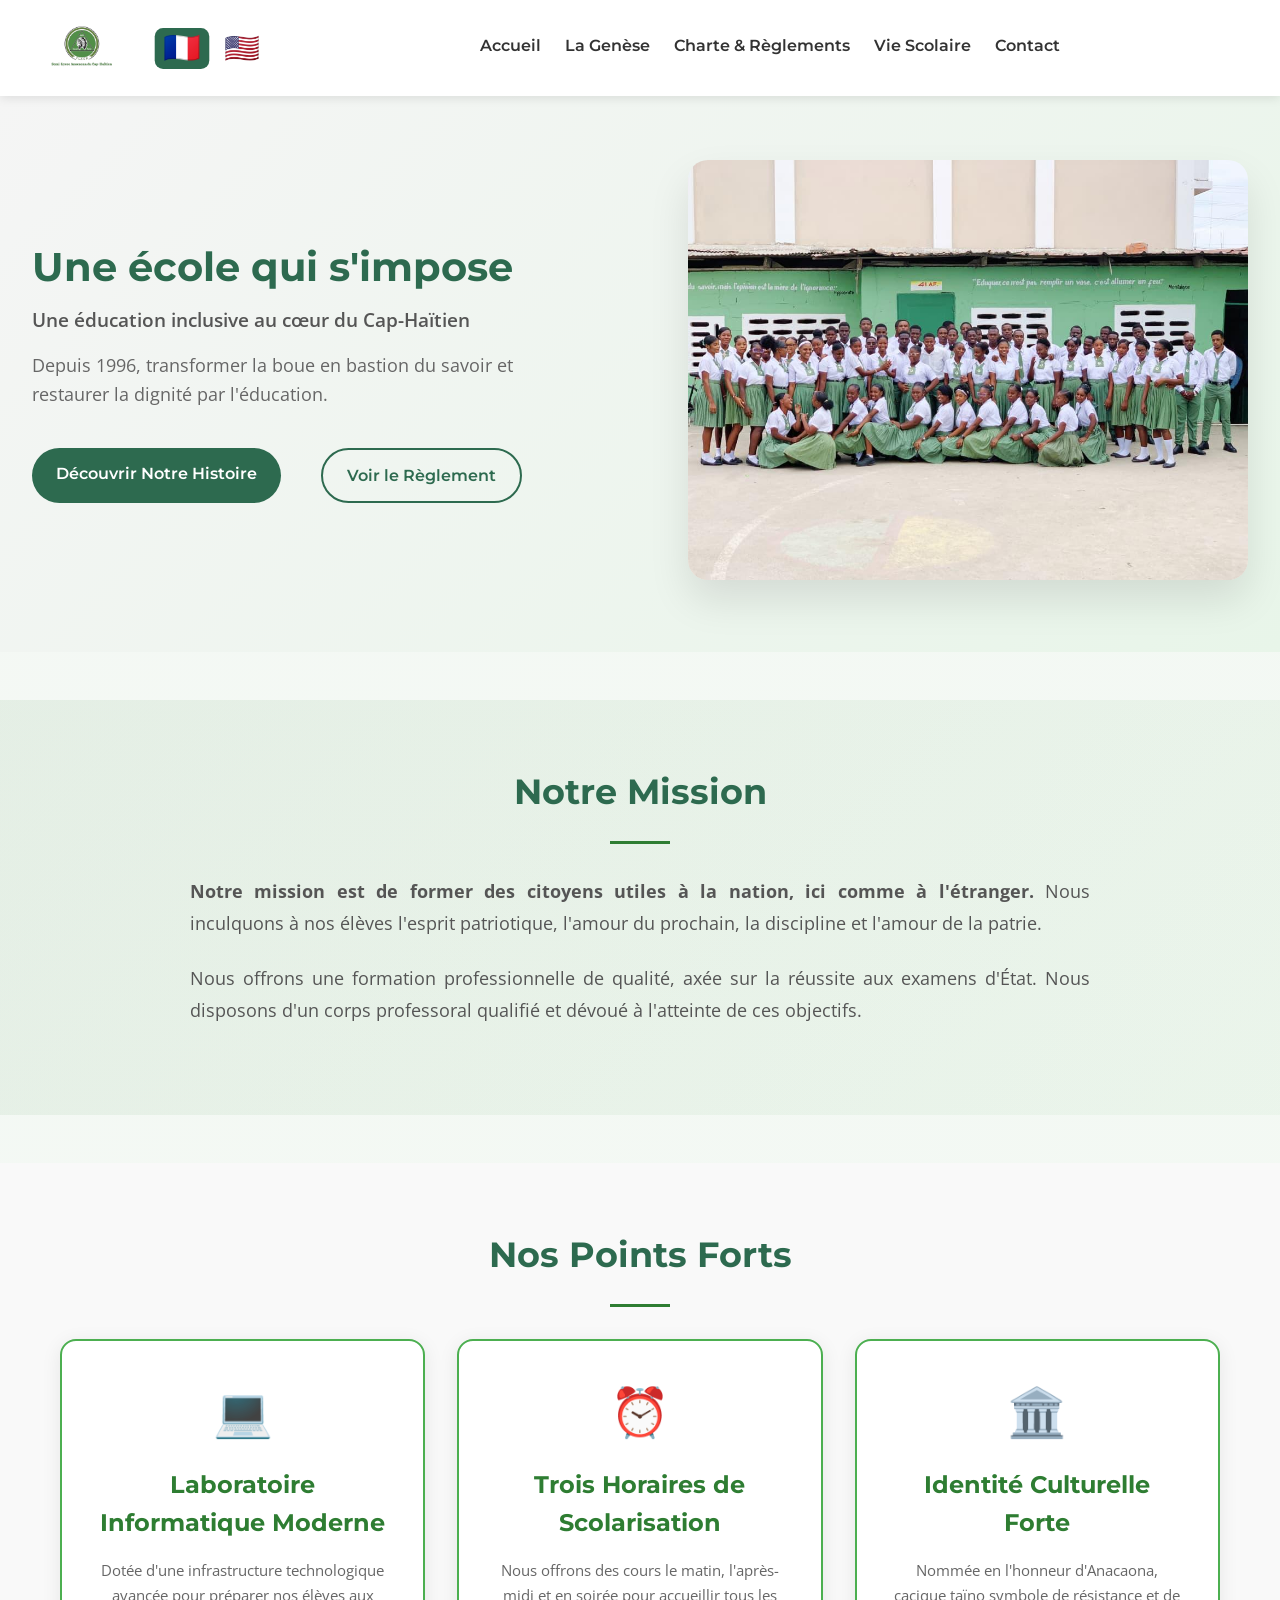
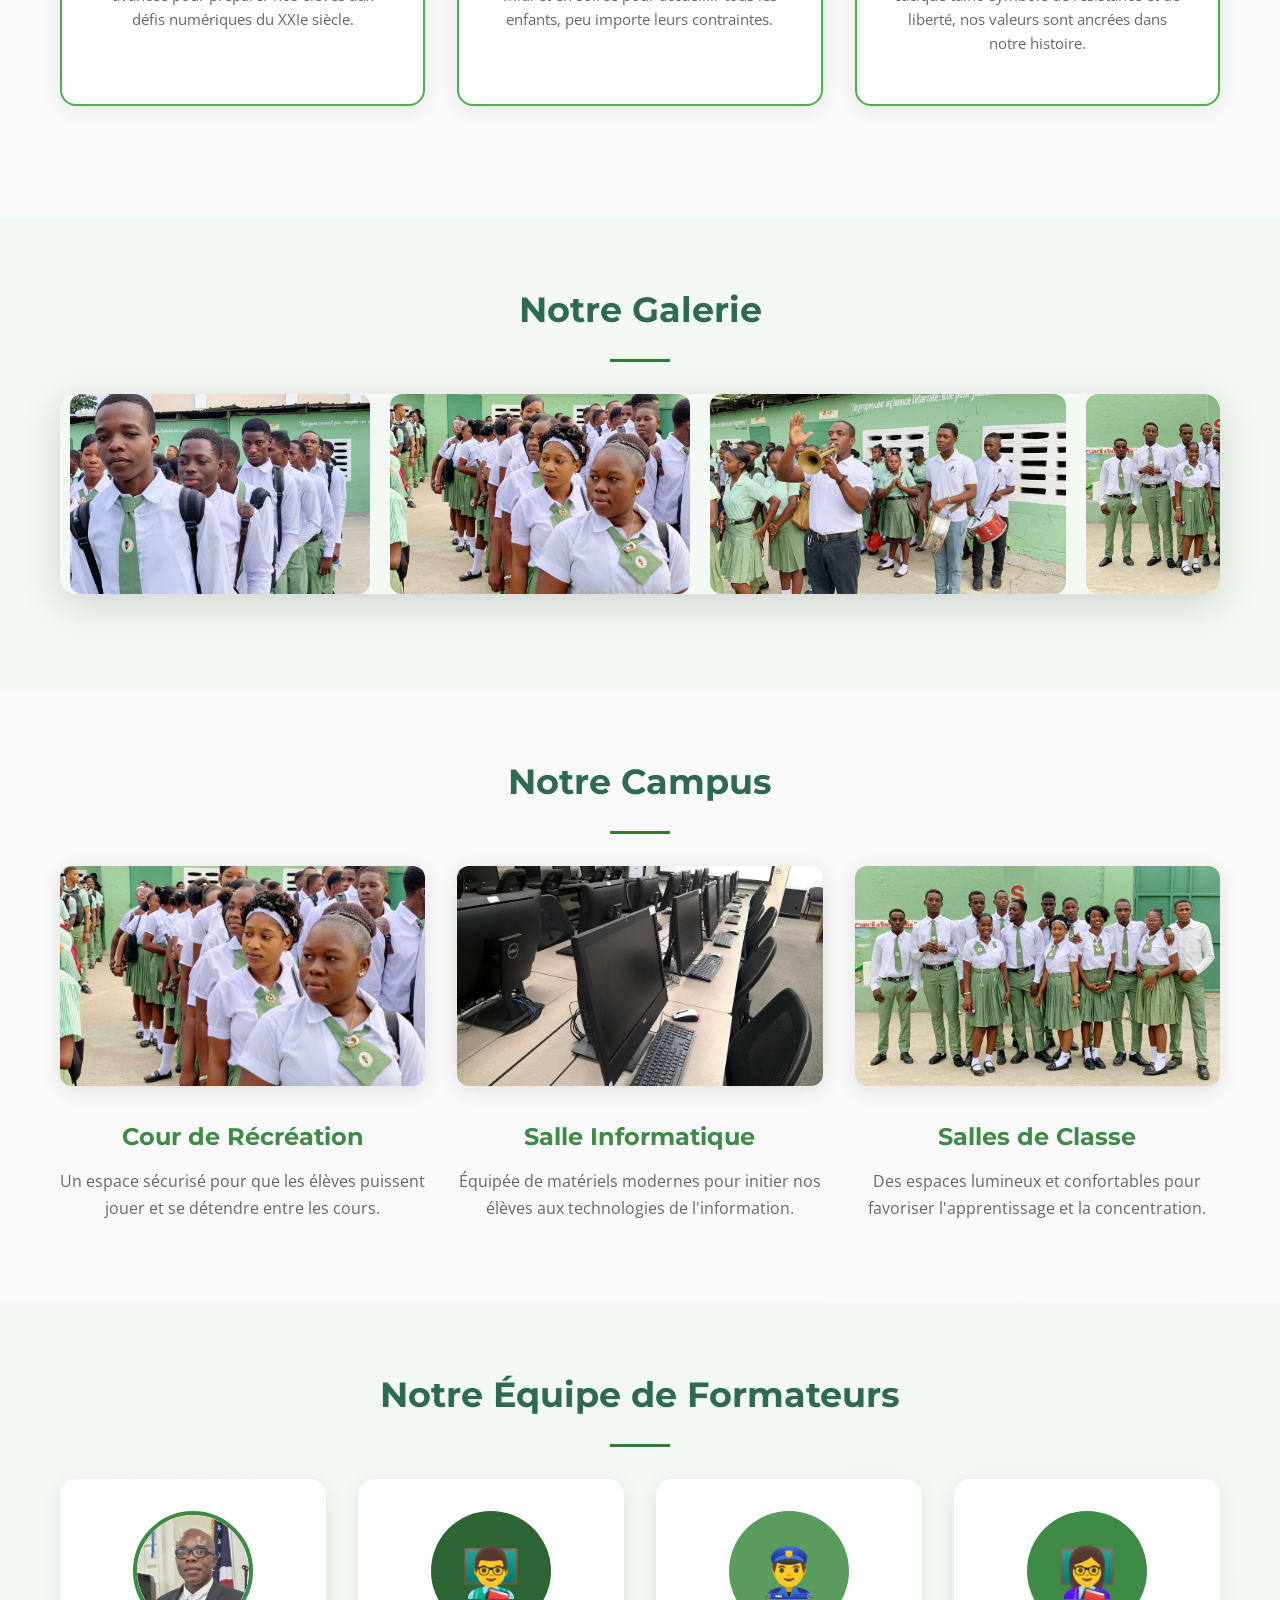
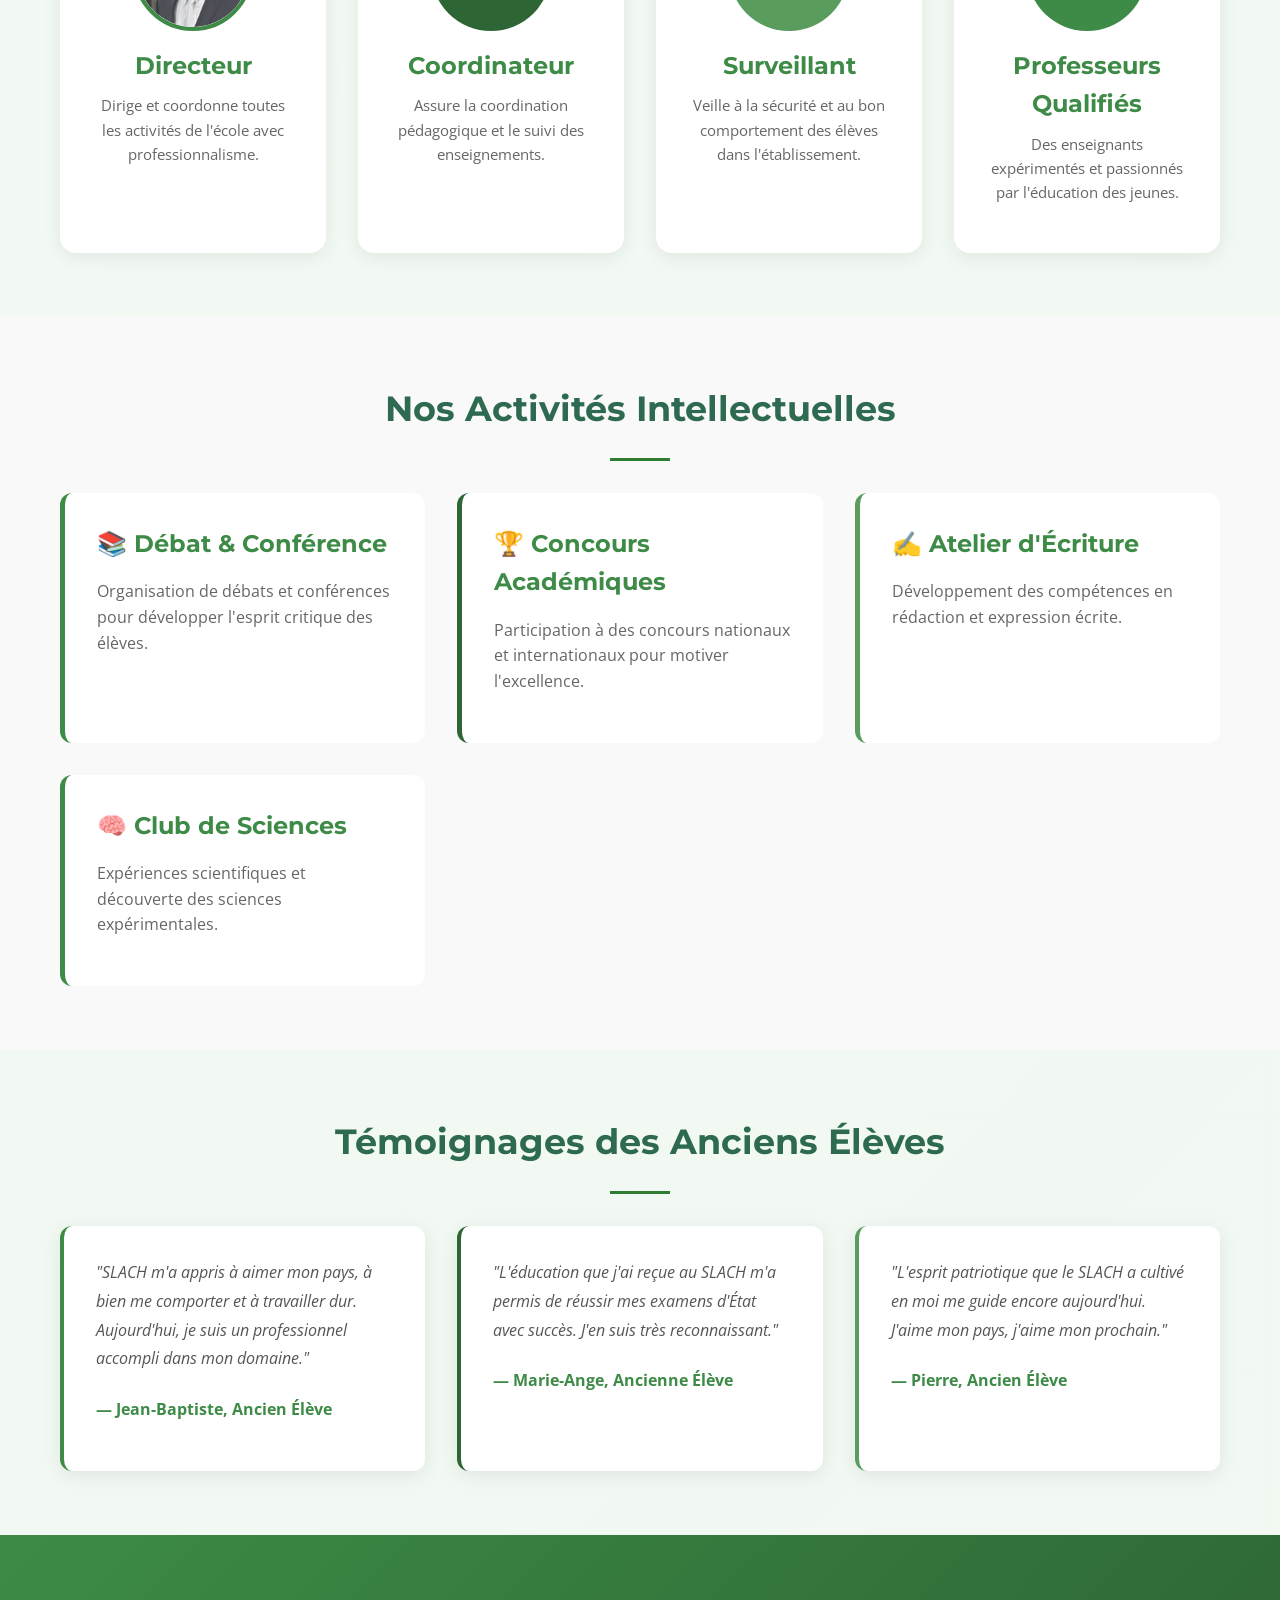
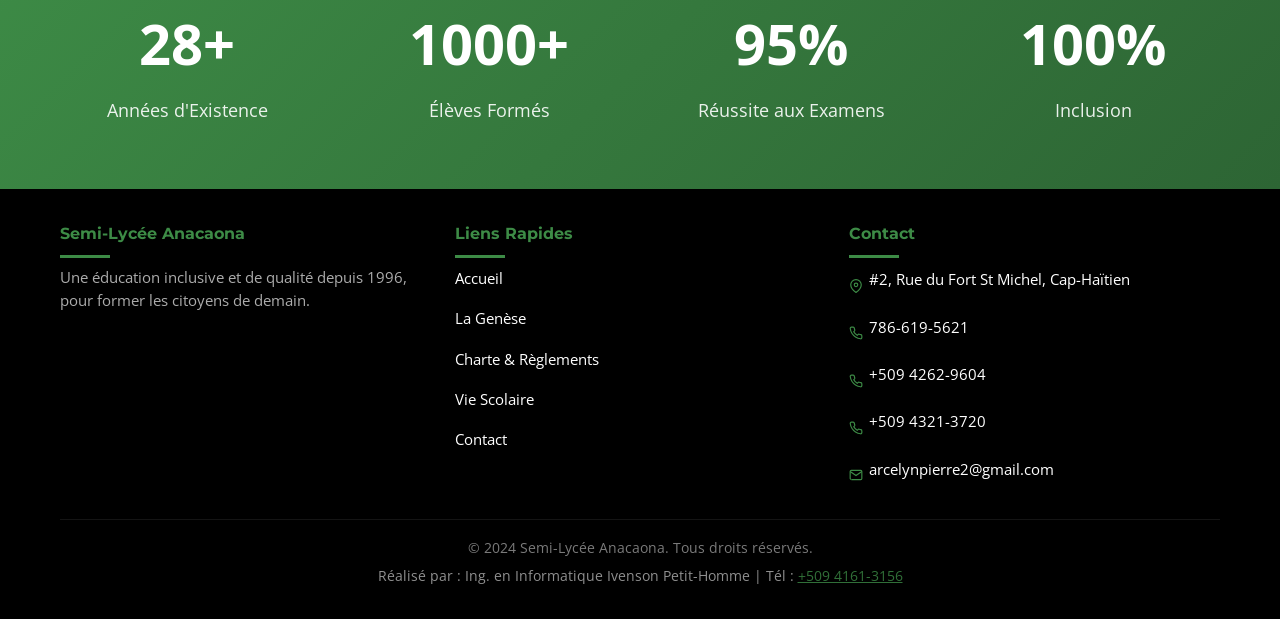
==== commit 462c7598: "good" ====
--- a/index.html
+++ b/index.html
@@ -3,12 +3,44 @@
 <head>
     <meta charset="UTF-8">
     <meta name="viewport" content="width=device-width, initial-scale=1.0">
-    <meta name="description" content="Semi-Lycée Anacaona du Cap-Haitien - Une éducation inclusive et de qualité depuis 1996">
+    
+    <!-- SEO Meta Tags -->
+    <meta name="description" content="Semi-Lycée Anacaona du Cap-Haitien (SLACH) - Lekòl modèn ak bon jan kalite depi 1996.">
+    <meta name="keywords" content="Semi-Lycée Anacaona, SLACH, Cap-Haitien, Okap, lekòl, ediksyon">
+    <meta name="author" content="Semi-Lycée Anacaona du Cap-Haitien">
+    <meta name="robots" content="index, follow">
+    
+    <!-- Open Graph -->
+    <meta property="og:title" content="SLACH - Semi-Lycée Anacaona du Cap-Haitien">
+    <meta property="og:description" content="Lekòl modèn ak bon jan kalite depi 1996.">
+    <meta property="og:type" content="website">
+    <meta property="og:locale" content="fr_FR">
+    
     <title>SLACH - Semi-Lycée Anacaona du Cap-Haitien</title>
+    
+    <!-- FAVICON -->
+    <link rel="icon" type="image/png" href="assets/images/LOGO1-removebg-preview.png">
+    <link rel="shortcut icon" type="image/png" href="assets/images/LOGO1-removebg-preview.png">
+    
     <link href="https://fonts.googleapis.com/css2?family=Montserrat:wght@600;700;800&family=Open+Sans:wght@400;500;600&display=swap" rel="stylesheet">
     <link rel="stylesheet" href="assets/css/styles.css">
+    
     <style>
-        /* Animations */
+        * {
+            margin: 0;
+            padding: 0;
+            box-sizing: border-box;
+        }
+        
+        body {
+            font-family: 'Open Sans', sans-serif;
+            overflow-x: hidden;
+        }
+        
+        h1, h2, h3, h4, h5, h6 {
+            font-family: 'Montserrat', sans-serif;
+        }
+        
         @keyframes fadeInUp {
             from {
                 opacity: 0;
@@ -33,7 +65,6 @@
             animation: fadeInUp 0.8s ease-out forwards;
         }
 
-        /* Image Carousel */
         .carousel-container {
             overflow: hidden;
             width: 100%;
@@ -65,7 +96,6 @@
             border-radius: 12px;
         }
 
-        /* Team Cards Animation */
         .team-card {
             transition: all 0.3s ease;
         }
@@ -75,7 +105,6 @@
             box-shadow: 0 20px 40px rgba(0,0,0,0.15);
         }
 
-        /* Scroll Reveal */
         .scroll-reveal {
             opacity: 0;
             transform: translateY(50px);
@@ -85,6 +114,288 @@
         .scroll-reveal.visible {
             opacity: 1;
             transform: translateY(0);
+        }
+
+        .logo-section {
+            display: flex;
+            align-items: center;
+        }
+
+        .logo {
+            width: 100px;
+            height: auto;
+            max-height: 80px;
+            object-fit: contain;
+        }
+
+        .header-container {
+            display: flex;
+            align-items: center;
+            justify-content: space-between;
+            flex-wrap: wrap;
+            padding: 0.5rem 2rem;
+            max-width: 1400px;
+            margin: 0 auto;
+        }
+
+        .header {
+            background: white;
+            box-shadow: 0 2px 10px rgba(0,0,0,0.1);
+            z-index: 1000;
+        }
+
+        .navbar {
+            display: flex;
+            gap: 1.5rem;
+        }
+
+        .nav-link {
+            text-decoration: none;
+            font-weight: 600;
+            transition: color 0.3s ease;
+            color: #333;
+        }
+
+        .nav-link:hover {
+            color: #3D8B46;
+        }
+
+        .language-switcher {
+            display: flex;
+            gap: 0.5rem;
+            align-items: center;
+        }
+
+        .lang-flag {
+            background: none;
+            border: none;
+            cursor: pointer;
+            font-size: 1.8rem;
+            transition: transform 0.2s ease, opacity 0.3s ease;
+            padding: 5px 8px;
+            border-radius: 8px;
+            line-height: 1;
+        }
+
+        .lang-flag:hover {
+            transform: scale(1.1);
+            background-color: #f0f0f0;
+        }
+        
+        .lang-flag.active {
+            background-color: #2d6a4f;
+            border-radius: 8px;
+            transform: scale(1.05);
+        }
+
+        .mobile-menu-toggle {
+            display: none;
+            background: none;
+            border: none;
+            font-size: 1.8rem;
+            cursor: pointer;
+        }
+
+        .container {
+            max-width: 1200px;
+            margin: 0 auto;
+            padding: 0 20px;
+        }
+
+        .section-title {
+            text-align: center;
+            font-size: 2.2rem;
+            margin-bottom: 2rem;
+            color: #2d6a4f;
+        }
+
+        .hero {
+            display: flex;
+            flex-wrap: wrap;
+            align-items: center;
+            justify-content: space-between;
+            padding: 4rem 2rem;
+            background: linear-gradient(135deg, #f5f5f5 0%, #e8f5e9 100%);
+        }
+
+        .hero-content {
+            flex: 1;
+            min-width: 300px;
+        }
+
+        .hero-image {
+            flex: 1;
+            min-width: 300px;
+            text-align: center;
+        }
+
+        .hero-image img {
+            max-width: 100%;
+            border-radius: 20px;
+            box-shadow: 0 20px 40px rgba(0,0,0,0.1);
+        }
+
+        .hero-title {
+            font-size: 2.5rem;
+            color: #2d6a4f;
+            margin-bottom: 1rem;
+        }
+
+        .hero-subtitle {
+            font-size: 1.2rem;
+            color: #555;
+            margin-bottom: 1rem;
+        }
+
+        .hero-description {
+            color: #666;
+            line-height: 1.6;
+            margin-bottom: 1.5rem;
+        }
+
+        .button {
+            display: inline-block;
+            padding: 0.8rem 1.5rem;
+            border-radius: 30px;
+            text-decoration: none;
+            font-weight: 600;
+            margin-right: 1rem;
+            margin-top: 1rem;
+            transition: all 0.3s ease;
+        }
+
+        .button-primary {
+            background-color: #2d6a4f;
+            color: white;
+        }
+
+        .button-primary:hover {
+            background-color: #1b4d3e;
+        }
+
+        .button-secondary {
+            background-color: transparent;
+            color: #2d6a4f;
+            border: 2px solid #2d6a4f;
+        }
+
+        .button-secondary:hover {
+            background-color: #2d6a4f;
+            color: white;
+        }
+
+        .highlights-grid {
+            display: grid;
+            grid-template-columns: repeat(auto-fit, minmax(280px, 1fr));
+            gap: 2rem;
+            margin-top: 2rem;
+        }
+
+        .highlight-card {
+            background: white;
+            padding: 2rem;
+            border-radius: 16px;
+            text-align: center;
+            box-shadow: 0 4px 20px rgba(0,0,0,0.08);
+        }
+
+        .highlight-icon {
+            font-size: 3rem;
+            margin-bottom: 1rem;
+        }
+
+        .welcome-text {
+            line-height: 1.8;
+            margin-bottom: 1.5rem;
+            color: #555;
+        }
+
+        /* Bouton Scroll to Top */
+        .scroll-top-btn {
+            position: fixed;
+            bottom: 30px;
+            right: 30px;
+            width: 50px;
+            height: 50px;
+            background-color: #2d6a4f;
+            color: white;
+            border: none;
+            border-radius: 50%;
+            cursor: pointer;
+            font-size: 1.5rem;
+            display: flex;
+            align-items: center;
+            justify-content: center;
+            transition: all 0.3s ease;
+            opacity: 0;
+            visibility: hidden;
+            z-index: 999;
+            box-shadow: 0 4px 15px rgba(0,0,0,0.2);
+        }
+
+        .scroll-top-btn:hover {
+            background-color: #1b4d3e;
+            transform: scale(1.1);
+        }
+
+        .scroll-top-btn.show {
+            opacity: 1;
+            visibility: visible;
+        }
+
+        @media (max-width: 768px) {
+            .logo {
+                width: 70px;
+                max-height: 60px;
+            }
+            .navbar {
+                display: none;
+                width: 100%;
+                flex-direction: column;
+                gap: 0.5rem;
+                margin-top: 1rem;
+                text-align: center;
+            }
+            .navbar.active {
+                display: flex;
+            }
+            .mobile-menu-toggle {
+                display: block;
+            }
+            .header-container {
+                padding: 0.5rem 1rem;
+            }
+            .hero-title {
+                font-size: 1.8rem;
+            }
+            .section-title {
+                font-size: 1.6rem;
+            }
+            .hero {
+                padding: 2rem 1rem;
+            }
+            .lang-flag {
+                font-size: 1.4rem;
+                padding: 3px 6px;
+            }
+            .scroll-top-btn {
+                width: 40px;
+                height: 40px;
+                font-size: 1.2rem;
+                bottom: 20px;
+                right: 20px;
+            }
+        }
+        
+        @media (max-width: 480px) {
+            .lang-flag {
+                font-size: 1.2rem;
+                padding: 2px 4px;
+            }
+            .logo {
+                width: 55px;
+                max-height: 50px;
+            }
         }
     </style>
 </head>
@@ -96,18 +407,17 @@
                 <img src="assets/images/LOGO1-removebg-preview.png" alt="Logo SLACH" class="logo">
             </div>
             <div class="language-switcher">
-                <button class="lang-btn" data-lang="fr" style="font-size: 1.5rem;">🇫🇷</button>
-                <button class="lang-btn" data-lang="en" style="font-size: 1.5rem;">🇺🇸</button>
+                <button class="lang-flag active" data-lang="fr" title="Français">🇫🇷</button>
+                <button class="lang-flag" data-lang="en" title="English">🇺🇸</button>
             </div>
             <button class="mobile-menu-toggle" id="mobileMenuToggle">☰</button>
             <nav class="navbar">
-                <a href="index.html" class="nav-link active" data-fr="Accueil" data-en="Home">Accueil</a>
+                <a href="index.html" class="nav-link" data-fr="Accueil" data-en="Home">Accueil</a>
                 <a href="pages/genese.html" class="nav-link" data-fr="La Genèse" data-en="The Genesis">La Genèse</a>
                 <a href="pages/charter.html" class="nav-link" data-fr="Charte & Règlements" data-en="Charter & Rules">Charte & Règlements</a>
                 <a href="pages/vie-scolaire.html" class="nav-link" data-fr="Vie Scolaire" data-en="School Life">Vie Scolaire</a>
                 <a href="pages/contact.html" class="nav-link" data-fr="Contact" data-en="Contact">Contact</a>
             </nav>
-            <button class="cta-button" data-fr="Nous Rejoindre" data-en="Join Us">Nous Rejoindre</button>
         </div>
     </header>
 
@@ -128,7 +438,7 @@
     </section>
 
     <!-- MISSION & PATRIOTISME -->
-    <section class="welcome-section">
+    <section class="welcome-section" style="padding: 4rem 0;">
         <div class="container">
             <h2 class="section-title scroll-reveal" data-fr="Notre Mission" data-en="Our Mission">Notre Mission</h2>
             <div class="welcome-content scroll-reveal">
@@ -145,7 +455,7 @@
     </section>
 
     <!-- KEY HIGHLIGHTS -->
-    <section class="highlights-section">
+    <section class="highlights-section" style="background: #f9f9f9; padding: 4rem 0;">
         <div class="container">
             <h2 class="section-title scroll-reveal" data-fr="Nos Points Forts" data-en="Our Highlights">Nos Points Forts</h2>
             <div class="highlights-grid">
@@ -168,7 +478,7 @@
         </div>
     </section>
 
-    <!-- GALERIE D'IMAGES (ANIMATION) -->
+    <!-- GALERIE D'IMAGES -->
     <section style="padding: 4rem 0;">
         <div class="container">
             <h2 class="section-title scroll-reveal" data-fr="Notre Galerie" data-en="Our Gallery">Notre Galerie</h2>
@@ -227,7 +537,6 @@
             <h2 class="section-title scroll-reveal" data-fr="Notre Équipe de Formateurs" data-en="Our Teaching Team">Notre Équipe de Formateurs</h2>
             <div style="display: grid; grid-template-columns: repeat(auto-fit, minmax(250px, 1fr)); gap: 2rem; margin-top: 2rem;">
                 
-                <!-- CARD DIRECTEUR -->
                 <div class="team-card scroll-reveal" style="background: white; padding: 2rem; border-radius: 16px; box-shadow: 0 4px 20px rgba(0,0,0,0.08); text-align: center;">
                     <div style="width: 120px; height: 120px; margin: 0 auto 1rem; border: 4px solid #3D8B46; border-radius: 50%; overflow: hidden; display: flex; align-items: center; justify-content: center;">
                         <img src="assets/images/directeur-modified.png" alt="Directeur de la SLACH" style="width: 100%; height: 100%; object-fit: cover;">
@@ -236,21 +545,18 @@
                     <p style="color: #666; font-size: 0.95rem;" data-fr="Dirige et coordonne toutes les activités de l'école avec professionnalisme." data-en="Directs and coordinates all school activities with professionalism.">Dirige et coordonne toutes les activités de l'école avec professionnalisme.</p>
                 </div>
 
-                <!-- CARD COORDINATEUR -->
                 <div class="team-card scroll-reveal" style="background: white; padding: 2rem; border-radius: 16px; box-shadow: 0 4px 20px rgba(0,0,0,0.08); text-align: center;">
                     <div style="width: 120px; height: 120px; margin: 0 auto 1rem; background: #2d6534; border-radius: 50%; display: flex; align-items: center; justify-content: center; font-size: 3rem;">👨‍🏫</div>
                     <h3 style="color: #3D8B46; margin-bottom: 0.5rem;" data-fr="Coordinateur" data-en="Coordinator">Coordinateur</h3>
                     <p style="color: #666; font-size: 0.95rem;" data-fr="Assure la coordination pédagogique et le suivi des enseignements." data-en="Ensures pedagogical coordination and monitoring of teaching.">Assure la coordination pédagogique et le suivi des enseignements.</p>
                 </div>
 
-                <!-- CARD SURVEILLANT -->
                 <div class="team-card scroll-reveal" style="background: white; padding: 2rem; border-radius: 16px; box-shadow: 0 4px 20px rgba(0,0,0,0.08); text-align: center;">
                     <div style="width: 120px; height: 120px; margin: 0 auto 1rem; background: #5a9c5e; border-radius: 50%; display: flex; align-items: center; justify-content: center; font-size: 3rem;">👮‍♂️</div>
                     <h3 style="color: #3D8B46; margin-bottom: 0.5rem;" data-fr="Surveillant" data-en="Supervisor">Surveillant</h3>
                     <p style="color: #666; font-size: 0.95rem;" data-fr="Veille à la sécurité et au bon comportement des élèves dans l'établissement." data-en="Ensures safety and good behavior of students in the institution.">Veille à la sécurité et au bon comportement des élèves dans l'établissement.</p>
                 </div>
 
-                <!-- CARD PROFESSEURS -->
                 <div class="team-card scroll-reveal" style="background: white; padding: 2rem; border-radius: 16px; box-shadow: 0 4px 20px rgba(0,0,0,0.08); text-align: center;">
                     <div style="width: 120px; height: 120px; margin: 0 auto 1rem; background: #3D8B46; border-radius: 50%; display: flex; align-items: center; justify-content: center; font-size: 3rem;">👩‍🏫</div>
                     <h3 style="color: #3D8B46; margin-bottom: 0.5rem;" data-fr="Professeurs Qualifiés" data-en="Qualified Teachers">Professeurs Qualifiés</h3>
@@ -336,56 +642,164 @@
         </div>
     </section>
 
-   <footer class="footer" style="padding: 2rem 0; font-size: 0.9rem;">
-    <div class="container">
-        <div class="footer-content" style="display: grid; grid-template-columns: repeat(auto-fit, minmax(200px, 1fr)); gap: 1.5rem; margin-bottom: 1.5rem;">
+    <!-- FOOTER - BACKGROUND NWA (NOIR FONCÉ) -->
+    <footer class="footer" style="padding: 2rem 0; font-size: 0.9rem; background: #000000; color: white;">
+        <div class="container">
+            <div class="footer-content" style="display: grid; grid-template-columns: repeat(auto-fit, minmax(200px, 1fr)); gap: 1.5rem; margin-bottom: 1.5rem;">
+                
+                <div class="footer-section">
+                    <h4 style="margin-bottom: 0.5rem; font-size: 1rem; color: #3D8B46;" data-fr="Semi-Lycée Anacaona" data-en="Semi-Lycée Anacaona">Semi-Lycée Anacaona</h4>
+                    <p style="margin: 0; line-height: 1.5; opacity: 0.9;" data-fr="Une éducation inclusive et de qualité depuis 1996, pour former les citoyens de demain." data-en="Inclusive and quality education since 1996, shaping the citizens of tomorrow.">Une éducation inclusive et de qualité depuis 1996, pour former les citoyens de demain.</p>
+                </div>
+
+                <div class="footer-section">
+                    <h4 style="margin-bottom: 0.5rem; font-size: 1rem; color: #3D8B46;" data-fr="Liens Rapides" data-en="Quick Links">Liens Rapides</h4>
+                    <div style="display: flex; flex-direction: column; gap: 0.25rem;">
+                        <a href="index.html" style="color: white; text-decoration: none;" data-fr="Accueil" data-en="Home">Accueil</a>
+                        <a href="pages/genese.html" style="color: white; text-decoration: none;" data-fr="La Genèse" data-en="The Genesis">La Genèse</a>
+                        <a href="pages/charter.html" style="color: white; text-decoration: none;" data-fr="Charte & Règlements" data-en="Charter & Rules">Charte & Règlements</a>
+                        <a href="pages/vie-scolaire.html" style="color: white; text-decoration: none;" data-fr="Vie Scolaire" data-en="School Life">Vie Scolaire</a>
+                        <a href="pages/contact.html" style="color: white; text-decoration: none;" data-fr="Contact" data-en="Contact">Contact</a>
+                    </div>
+                </div>
+                
+                <div class="footer-section">
+                    <h4 style="margin-bottom: 0.5rem; font-size: 1rem; color: #3D8B46;" data-fr="Contact" data-en="Contact">Contact</h4>
+                    <div style="display: flex; flex-direction: column; gap: 0.5rem;">
+                        <p style="display: flex; align-items: center; gap: 6px; margin: 0;">
+                            <svg width="14" height="14" viewBox="0 0 24 24" fill="none" stroke="#3D8B46" stroke-width="2"><path d="M21 10c0 7-9 13-9 13s-9-6-9-13a9 9 0 0 1 18 0z"></path><circle cx="12" cy="10" r="3"></circle></svg>
+                            <a href="https://maps.google.com/?q=Rue+du+Fort+Saint+Michel,+Cap-Haitien,+Haiti" target="_blank" rel="noopener noreferrer" style="text-decoration: none; color: white;" data-fr="#2, Rue du Fort St Michel, Cap-Haïtien" data-en="#2, Rue du Fort St Michel, Cap-Haitien">#2, Rue du Fort St Michel, Cap-Haïtien</a>
+                        </p>
+                        <p style="display: flex; align-items: center; gap: 6px; margin: 0;">
+                            <svg width="14" height="14" viewBox="0 0 24 24" fill="none" stroke="#3D8B46" stroke-width="2"><path d="M22 16.92v3a2 2 0 0 1-2.18 2 19.79 19.79 0 0 1-8.63-3.07 19.5 19.5 0 0 1-6-6 19.79 19.79 0 0 1-3.07-8.67A2 2 0 0 1 4.11 2h3a2 2 0 0 1 2 1.72 12.84 12.84 0 0 0 .7 2.81 2 2 0 0 1-.45 2.11L8.09 9.91a16 16 0 0 0 6 6l1.27-1.27a2 2 0 0 1 2.11-.45 12.84 12.84 0 0 0 2.81.7A2 2 0 0 1 22 16.92z"></path></svg>
+                            <a href="tel:7866195621" style="text-decoration: none; color: white;">786-619-5621</a>
+                        </p>
+                        <p style="display: flex; align-items: center; gap: 6px; margin: 0;">
+                            <svg width="14" height="14" viewBox="0 0 24 24" fill="none" stroke="#3D8B46" stroke-width="2"><path d="M22 16.92v3a2 2 0 0 1-2.18 2 19.79 19.79 0 0 1-8.63-3.07 19.5 19.5 0 0 1-6-6 19.79 19.79 0 0 1-3.07-8.67A2 2 0 0 1 4.11 2h3a2 2 0 0 1 2 1.72 12.84 12.84 0 0 0 .7 2.81 2 2 0 0 1-.45 2.11L8.09 9.91a16 16 0 0 0 6 6l1.27-1.27a2 2 0 0 1 2.11-.45 12.84 12.84 0 0 0 2.81.7A2 2 0 0 1 22 16.92z"></path></svg>
+                            <a href="tel:+50942629604" style="text-decoration: none; color: white;">+509 4262-9604</a>
+                        </p>
+                        <p style="display: flex; align-items: center; gap: 6px; margin: 0;">
+                            <svg width="14" height="14" viewBox="0 0 24 24" fill="none" stroke="#3D8B46" stroke-width="2"><path d="M22 16.92v3a2 2 0 0 1-2.18 2 19.79 19.79 0 0 1-8.63-3.07 19.5 19.5 0 0 1-6-6 19.79 19.79 0 0 1-3.07-8.67A2 2 0 0 1 4.11 2h3a2 2 0 0 1 2 1.72 12.84 12.84 0 0 0 .7 2.81 2 2 0 0 1-.45 2.11L8.09 9.91a16 16 0 0 0 6 6l1.27-1.27a2 2 0 0 1 2.11-.45 12.84 12.84 0 0 0 2.81.7A2 2 0 0 1 22 16.92z"></path></svg>
+                            <a href="tel:+50943213720" style="text-decoration: none; color: white;">+509 4321-3720</a>
+                        </p>
+                        <p style="display: flex; align-items: center; gap: 6px; margin: 0;">
+                            <svg width="14" height="14" viewBox="0 0 24 24" fill="none" stroke="#3D8B46" stroke-width="2"><path d="M4 4h16c1.1 0 2 .9 2 2v12c0 1.1-.9 2-2 2H4c1.1 0-2-.9-2-2V6c0-1.1.9-2 2-2z"></path><polyline points="22,6 12,13 2,6"></polyline></svg>
+                            <a href="mailto:arcelynpierre2@gmail.com" style="text-decoration: none; color: white;">arcelynpierre2@gmail.com</a>
+                        </p>
+                    </div>
+                </div>
+                
+            </div>
             
-            <div class="footer-section">
-                <h4 style="margin-bottom: 0.5rem; font-size: 1rem;" data-fr="Semi-Lycée Anacaona" data-en="Semi-Lycée Anacaona">Semi-Lycée Anacaona</h4>
-                <p style="margin: 0; line-height: 1.5; opacity: 0.9;" data-fr="Une éducation inclusive et de qualité depuis 1996, pour former les citoyens de demain." data-en="Inclusive and quality education since 1996, shaping the citizens of tomorrow.">Une éducation inclusive et de qualité depuis 1996, pour former les citoyens de demain.</p>
-            </div>
-
-            <div class="footer-section">
-                <h4 style="margin-bottom: 0.5rem; font-size: 1rem;" data-fr="Liens Rapides" data-en="Quick Links">Liens Rapides</h4>
-                <div style="display: flex; flex-direction: column; gap: 0.25rem;">
-                    <a href="index.html" data-fr="Accueil" data-en="Home">Accueil</a>
-                    <a href="pages/genese.html" data-fr="La Genèse" data-en="The Genesis">La Genèse</a>
-                    <a href="pages/charter.html" data-fr="Charte & Règlements" data-en="Charter & Rules">Charte & Règlements</a>
-                    <a href="pages/vie-scolaire.html" data-fr="Vie Scolaire" data-en="School Life">Vie Scolaire</a>
-                    <a href="pages/contact.html" data-fr="Contact" data-en="Contact">Contact</a>
-                </div>
-            </div>
+            <div class="footer-bottom" style="border-top: 1px solid rgba(255,255,255,0.1); padding-top: 1rem; text-align: center; font-size: 0.8rem; opacity: 0.8; line-height: 1.6;">
+                <p data-fr="© 2024 Semi-Lycée Anacaona. Tous droits réservés." data-en="© 2024 Semi-Lycée Anacaona. All rights reserved.">© 2024 Semi-Lycée Anacaona. Tous droits réservés.</p>
+                <p style="margin-top: 5px; color: rgba(255,255,255,0.7);">
+                    <span data-fr="Réalisé par : Ing. en Informatique Ivenson Petit-Homme | Tél : " data-en="Developed by: Ing. en Informatique Ivenson Petit-Homme | Tel: ">Réalisé par : Ing. en Informatique Ivenson Petit-Homme | Tél : </span>
+                    <a href="tel:+50941613156" style="color: #3D8B46; text-decoration: underline;">+509 4161-3156</a>
+                </p>
+            </div>
+        </div>
+    </footer>
+
+    <!-- BOUTON SCROLL TO TOP -->
+    <button class="scroll-top-btn" id="scrollTopBtn" title="Remonte anlè">↑</button>
+
+    <!-- JAVASCRIPT POU TRADIKSYON, MENI MOBIL, AK SCROLL TO TOP -->
+    <script>
+        // Fonksyon tradiksyon FR/EN
+        let currentLang = 'fr';
+        
+        function switchLanguage(lang) {
+            currentLang = lang;
             
-            <div class="footer-section">
-                <h4 style="margin-bottom: 0.5rem; font-size: 1rem;" data-fr="Contact" data-en="Contact">Contact</h4>
-                <div style="display: flex; flex-direction: column; gap: 0.5rem;">
-                    <p style="display: flex; align-items: center; gap: 6px; margin: 0;">
-                        <svg width="14" height="14" viewBox="0 0 24 24" fill="none" stroke="#3D8B46" stroke-width="2"><path d="M21 10c0 7-9 13-9 13s-9-6-9-13a9 9 0 0 1 18 0z"></path><circle cx="12" cy="10" r="3"></circle></svg>
-                        <a href="https://maps.google.com/?q=Rue+du+Fort+Saint+Michel,+Cap-Haitien,+Haiti" target="_blank" rel="noopener noreferrer" style="text-decoration: none; color: inherit;" data-fr="#2, Rue du Fort St Michel, Cap-Haïtien" data-en="#2, Rue du Fort St Michel, Cap-Haitien">#2, Rue du Fort St Michel, Cap-Haïtien</a>
-                    </p>
-                    <p style="display: flex; align-items: center; gap: 6px; margin: 0;">
-                        <svg width="14" height="14" viewBox="0 0 24 24" fill="none" stroke="#3D8B46" stroke-width="2"><path d="M22 16.92v3a2 2 0 0 1-2.18 2 19.79 19.79 0 0 1-8.63-3.07 19.5 19.5 0 0 1-6-6 19.79 19.79 0 0 1-3.07-8.67A2 2 0 0 1 4.11 2h3a2 2 0 0 1 2 1.72 12.84 12.84 0 0 0 .7 2.81 2 2 0 0 1-.45 2.11L8.09 9.91a16 16 0 0 0 6 6l1.27-1.27a2 2 0 0 1 2.11-.45 12.84 12.84 0 0 0 2.81.7A2 2 0 0 1 22 16.92z"></path></svg>
-                        <a href="tel:7866195621" style="text-decoration: none; color: inherit;">786-619-5621</a> | 
-                        <a href="tel:+50942629604" style="text-decoration: none; color: inherit;">+509 4262-9604</a>
-                    </p>
-                    <p style="display: flex; align-items: center; gap: 6px; margin: 0;">
-                        <svg width="14" height="14" viewBox="0 0 24 24" fill="none" stroke="#3D8B46" stroke-width="2"><path d="M4 4h16c1.1 0 2 .9 2 2v12c0 1.1-.9 2-2 2H4c1.1 0-2-.9-2-2V6c0-1.1.9-2 2-2z"></path><polyline points="22,6 12,13 2,6"></polyline></svg>
-                        <a href="mailto:info@slach.ht" style="text-decoration: none; color: inherit;">info@slach.ht</a>
-                    </p>
-                </div>
-            </div>
+            // Tradiksyon pou tout eleman ki gen data-fr ak data-en
+            document.querySelectorAll('[data-fr][data-en]').forEach(element => {
+                if (lang === 'fr') {
+                    element.textContent = element.getAttribute('data-fr');
+                } else if (lang === 'en') {
+                    element.textContent = element.getAttribute('data-en');
+                }
+            });
             
-        </div>
-        
-        <div class="footer-bottom" style="border-top: 1px solid rgba(255,255,255,0.1); padding-top: 1rem; text-align: center; font-size: 0.8rem; opacity: 0.8; line-height: 1.6;">
-            <p data-fr="© 2024 Semi-Lycée Anacaona. Tous droits réservés." data-en="© 2024 Semi-Lycée Anacaona. All rights reserved.">© 2024 Semi-Lycée Anacaona. Tous droits réservés.</p>
-            <p style="margin-top: 5px; color: rgba(255,255,255,0.7);">
-                <span data-fr="Réalisé par : Ing. en Informatique Ivenson Petit-Homme | Tél : " data-en="Developed by: Ing. en Informatique Ivenson Petit-Homme | Tel: ">Réalisé par : Ing. en Informatique Ivenson Petit-Homme | Tél : </span>
-                <a href="tel:+50941613156" style="color: inherit; text-decoration: underline;">+509 4161-3156</a>
-            </p>
-        </div>
-    </div>
-</footer>
-    <script src="assets/js/script.js"></script>
+            // Mete ajou bouton aktif la (drapo)
+            document.querySelectorAll('.lang-flag').forEach(btn => {
+                if (btn.getAttribute('data-lang') === lang) {
+                    btn.classList.add('active');
+                } else {
+                    btn.classList.remove('active');
+                }
+            });
+            
+            // Sove lang lan nan localStorage
+            localStorage.setItem('preferred_language', lang);
+        }
+        
+        // Evènman pou bouton drapo yo
+        document.querySelectorAll('.lang-flag').forEach(btn => {
+            btn.addEventListener('click', () => {
+                const lang = btn.getAttribute('data-lang');
+                switchLanguage(lang);
+            });
+        });
+        
+        // Chaje dènye lang ki te itilize a
+        const savedLang = localStorage.getItem('preferred_language');
+        if (savedLang && (savedLang === 'fr' || savedLang === 'en')) {
+            switchLanguage(savedLang);
+        }
+        
+        // Meni mobil toggle
+        const toggleBtn = document.getElementById('mobileMenuToggle');
+        const navbar = document.querySelector('.navbar');
+        if (toggleBtn && navbar) {
+            toggleBtn.addEventListener('click', function() {
+                navbar.classList.toggle('active');
+            });
+        }
+        
+        // Fèmen meni lè yon lyen klike
+        const navLinks = document.querySelectorAll('.nav-link');
+        navLinks.forEach(link => {
+            link.addEventListener('click', () => {
+                if (navbar.classList.contains('active')) {
+                    navbar.classList.remove('active');
+                }
+            });
+        });
+        
+        // Scroll reveal
+        const revealElements = document.querySelectorAll('.scroll-reveal');
+        function checkReveal() {
+            revealElements.forEach(el => {
+                const rect = el.getBoundingClientRect();
+                if (rect.top < window.innerHeight - 100) {
+                    el.classList.add('visible');
+                }
+            });
+        }
+        window.addEventListener('scroll', checkReveal);
+        window.addEventListener('load', checkReveal);
+        
+        // BOUTON SCROLL TO TOP
+        const scrollTopBtn = document.getElementById('scrollTopBtn');
+        
+        function checkScroll() {
+            if (window.scrollY > 300) {
+                scrollTopBtn.classList.add('show');
+            } else {
+                scrollTopBtn.classList.remove('show');
+            }
+        }
+        
+        function scrollToTop() {
+            window.scrollTo({
+                top: 0,
+                behavior: 'smooth'
+            });
+        }
+        
+        window.addEventListener('scroll', checkScroll);
+        scrollTopBtn.addEventListener('click', scrollToTop);
+    </script>
 </body>
 </html>
